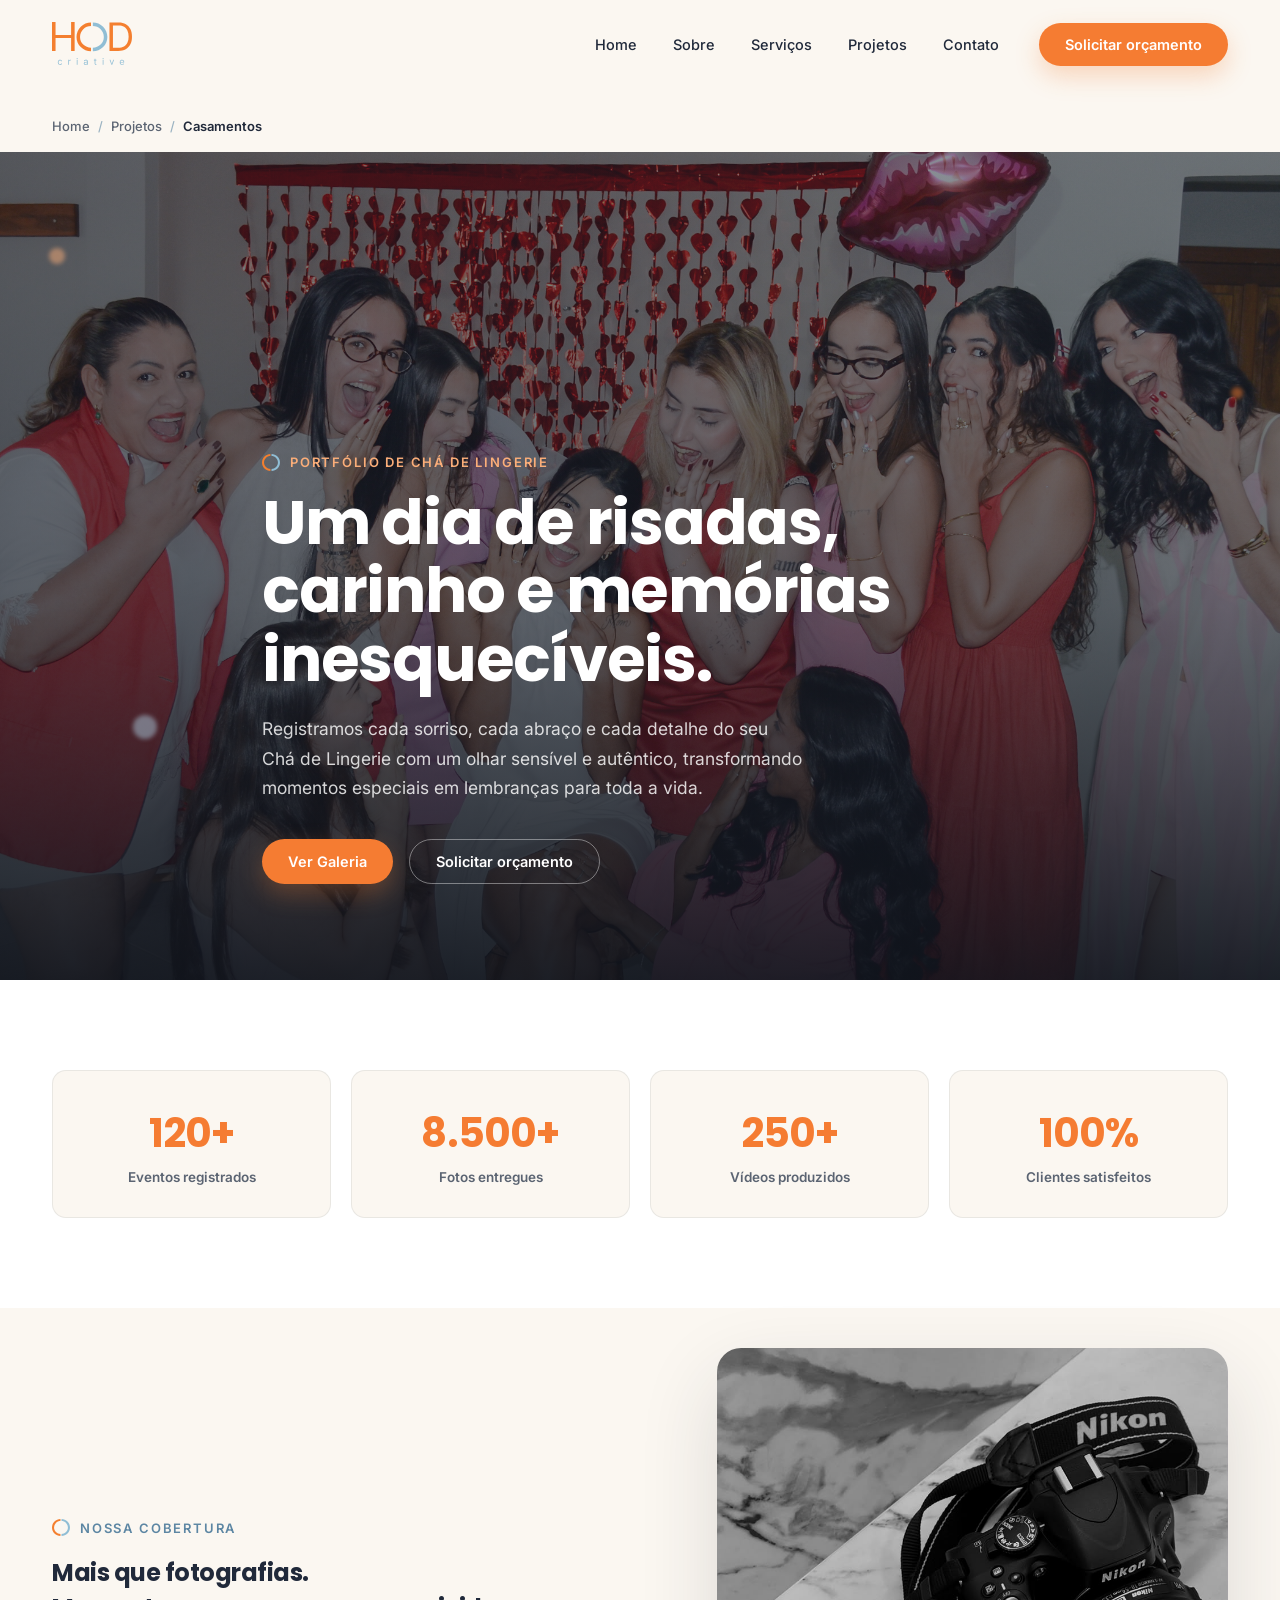
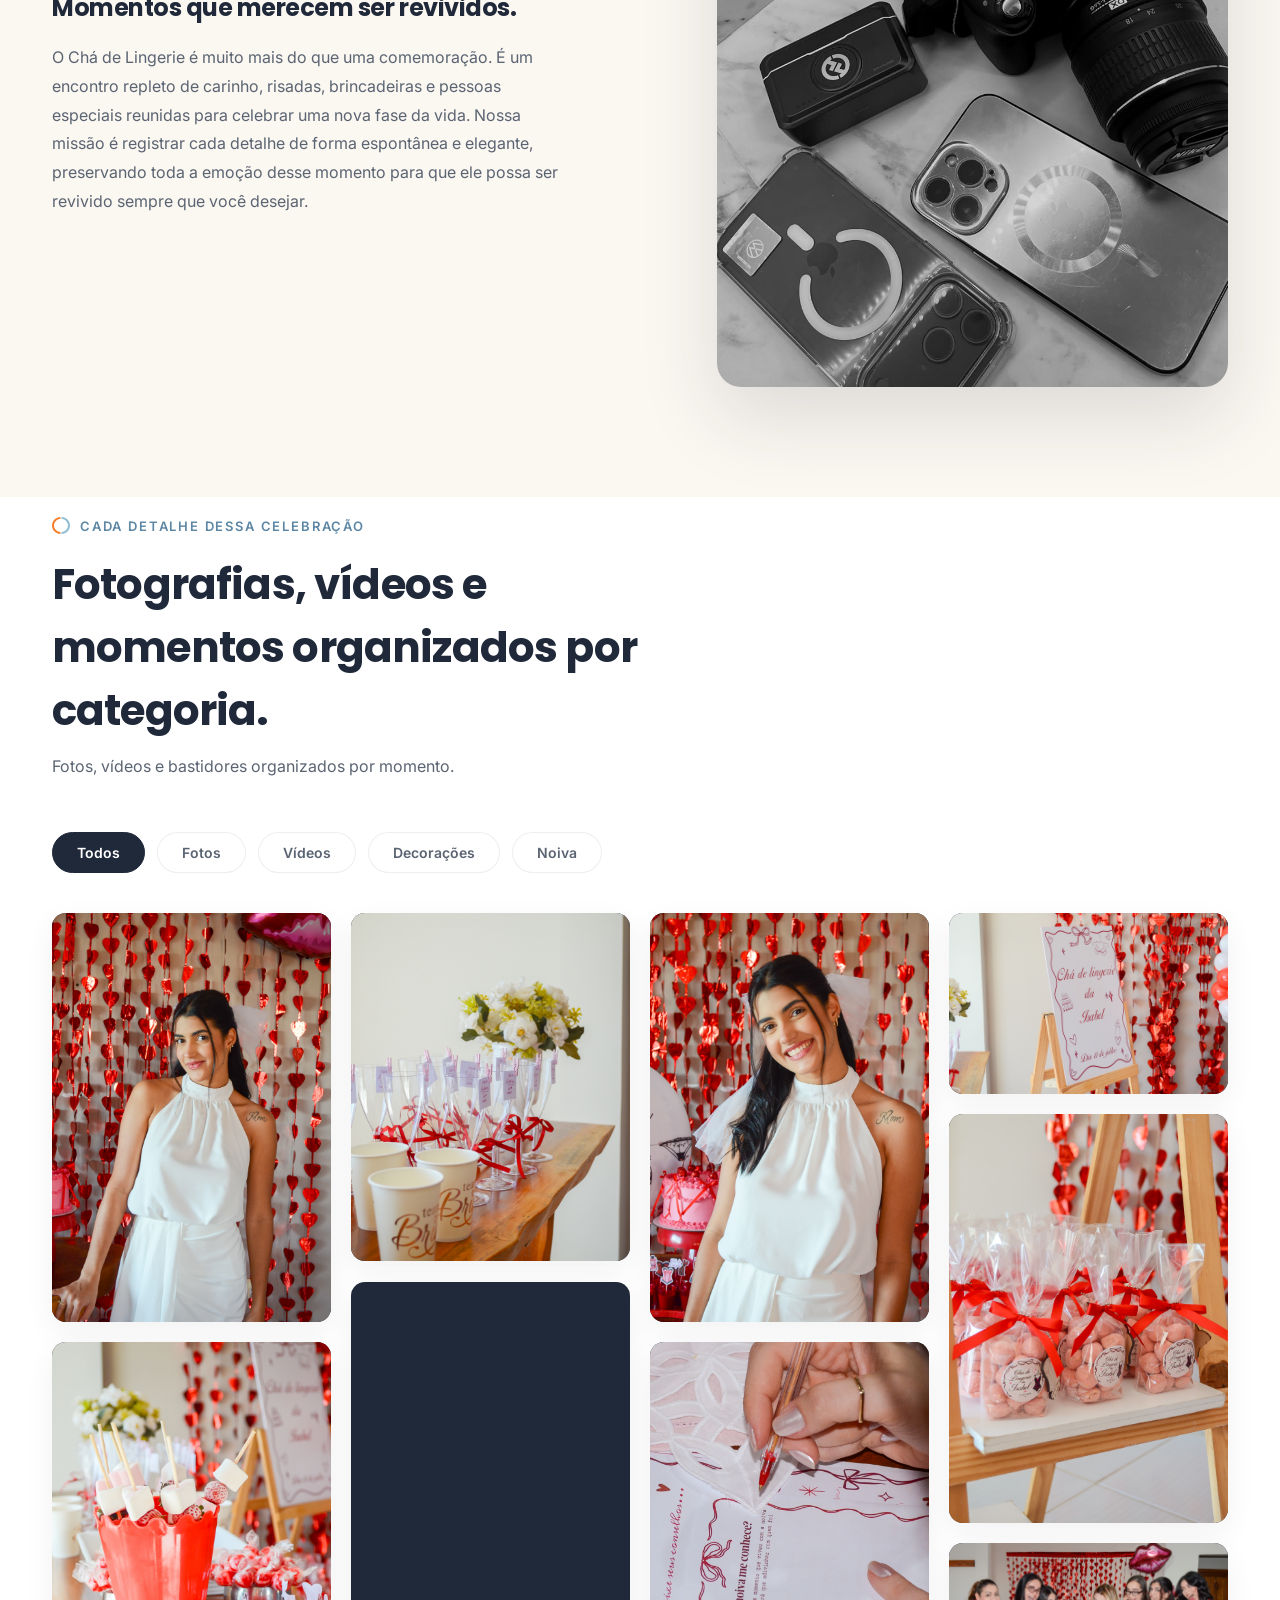
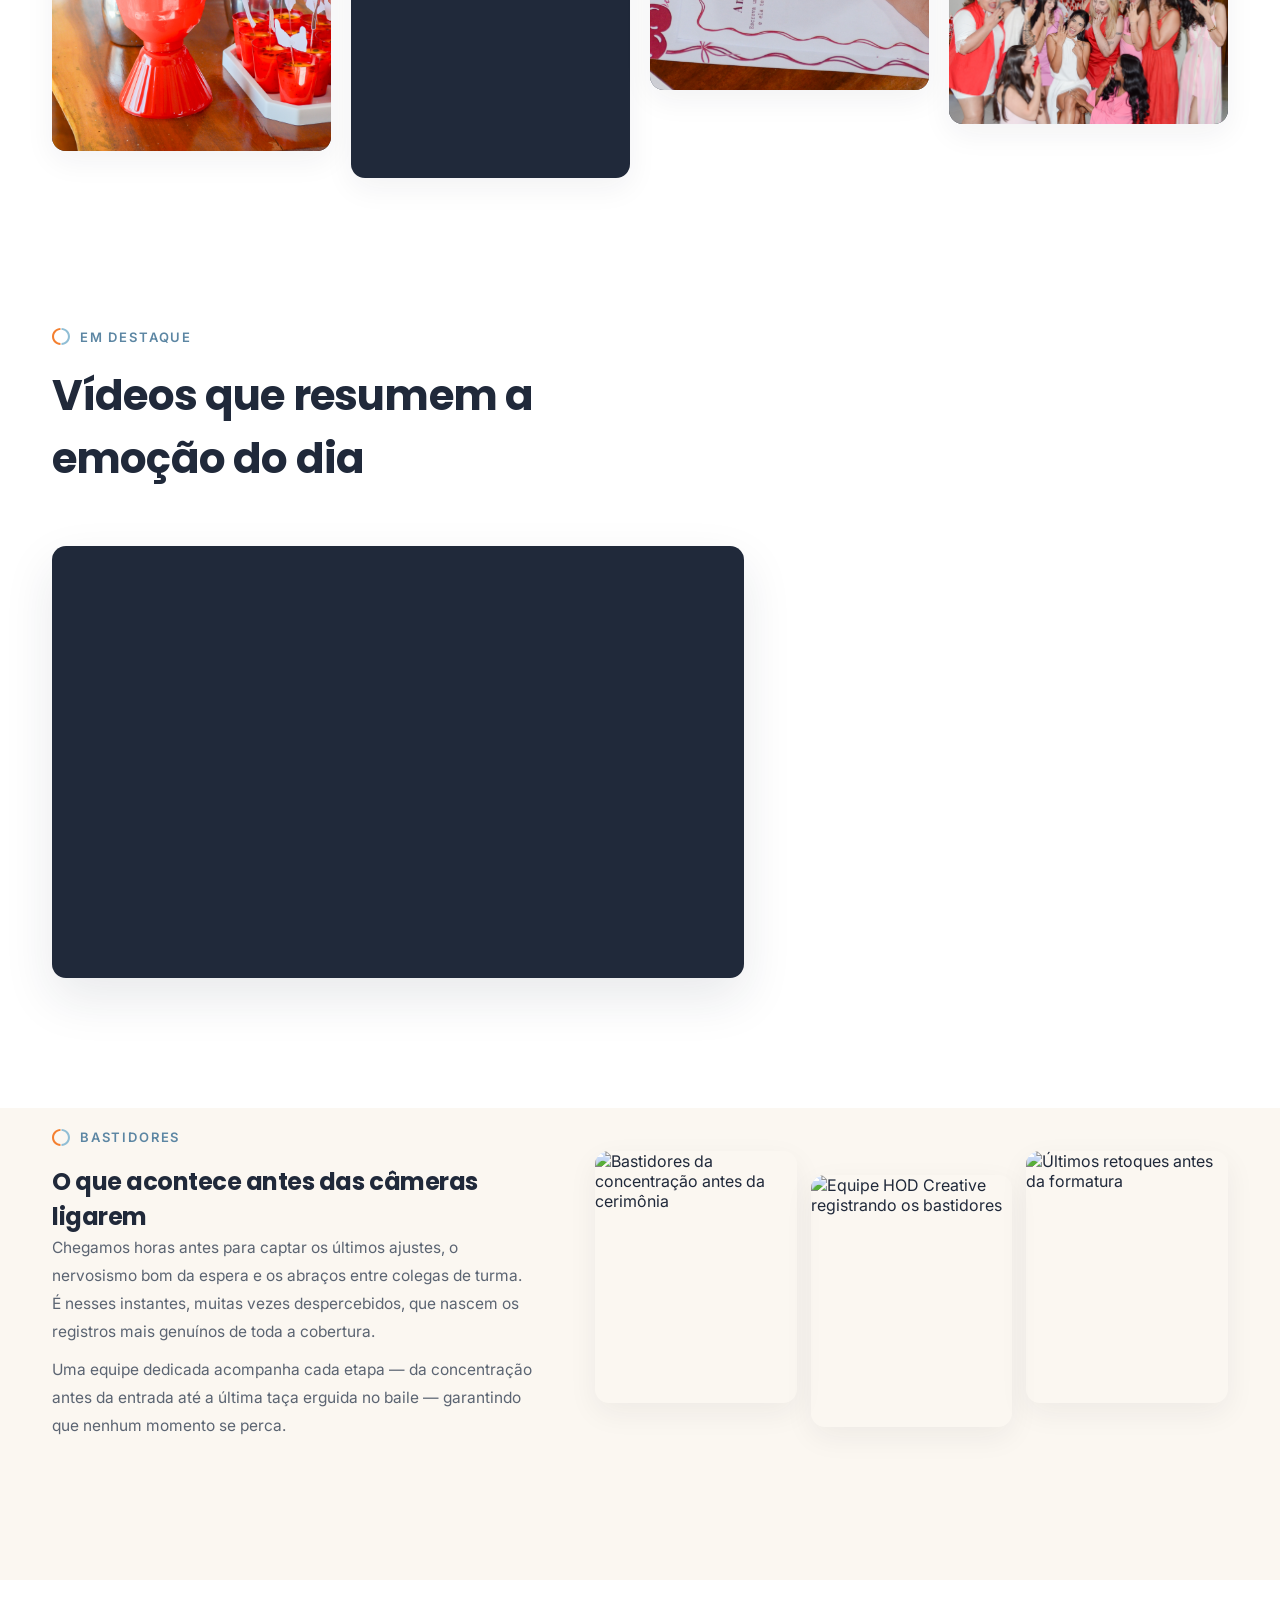
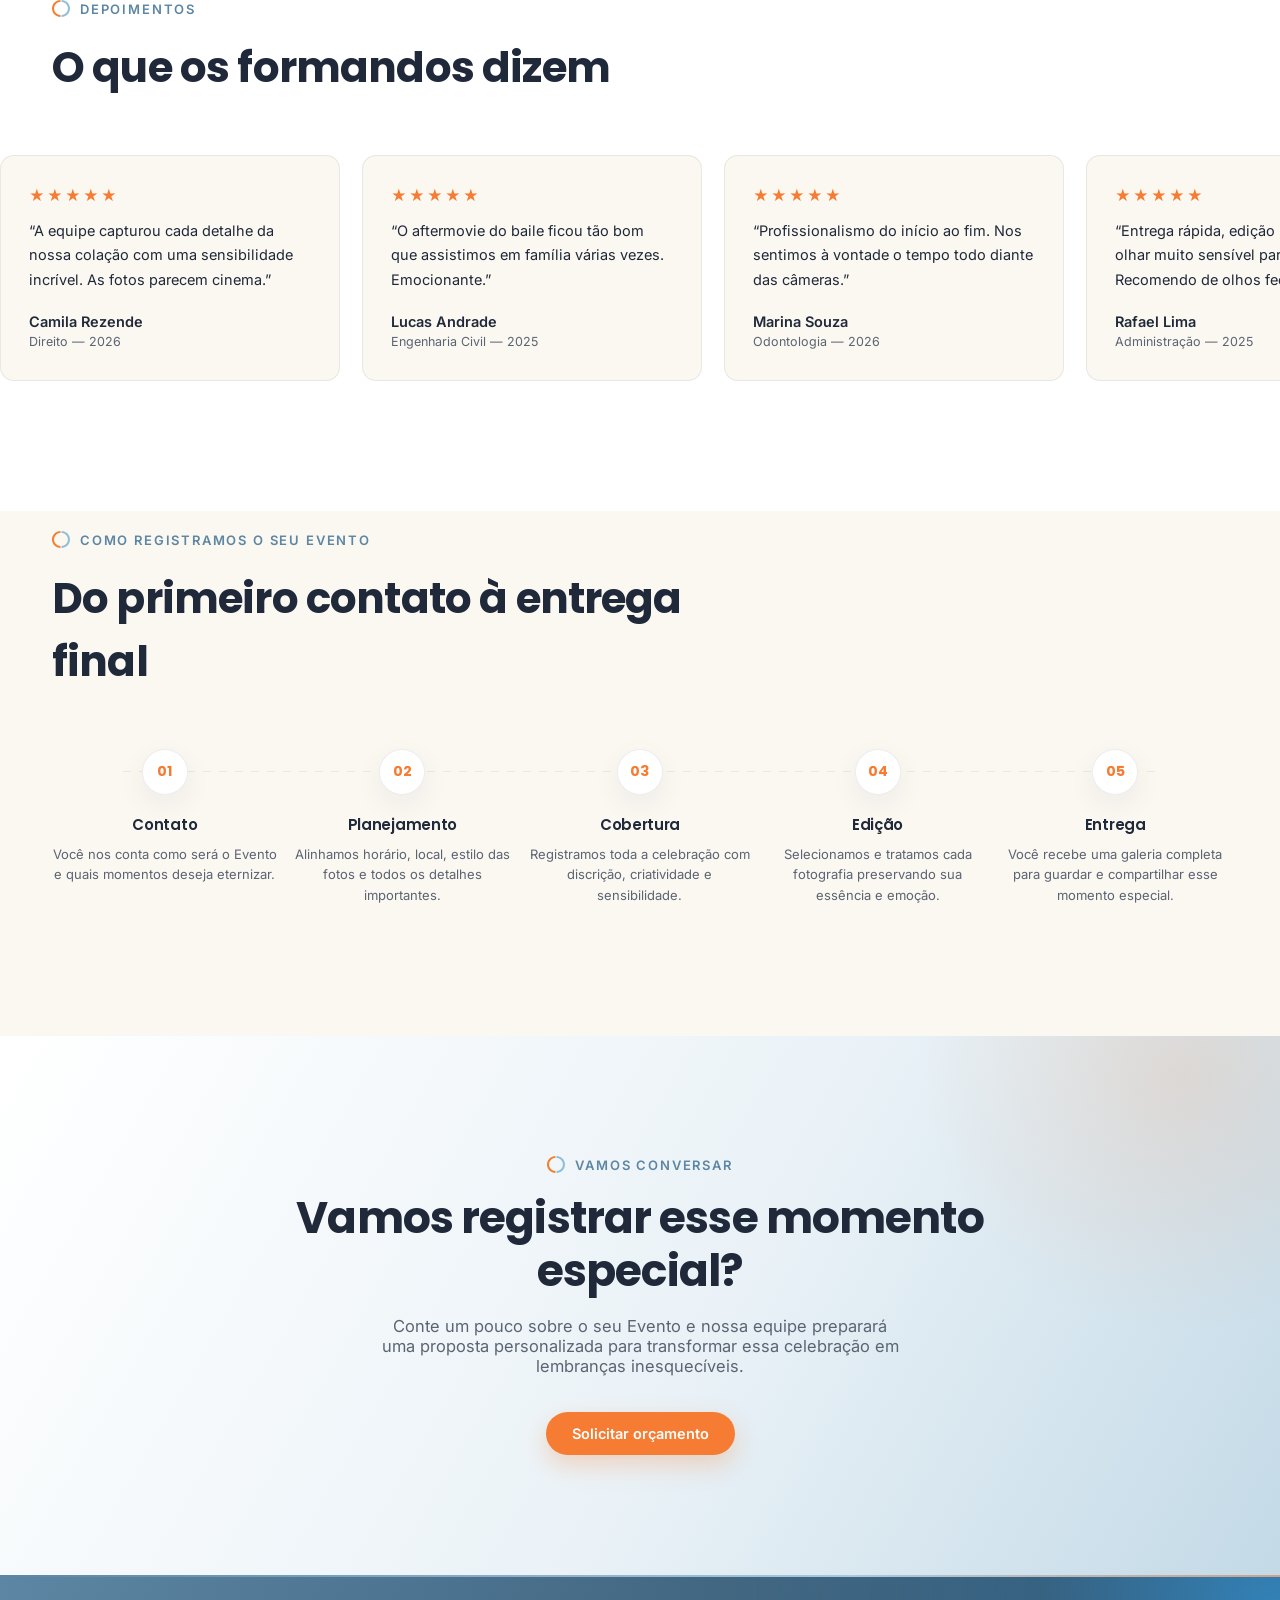
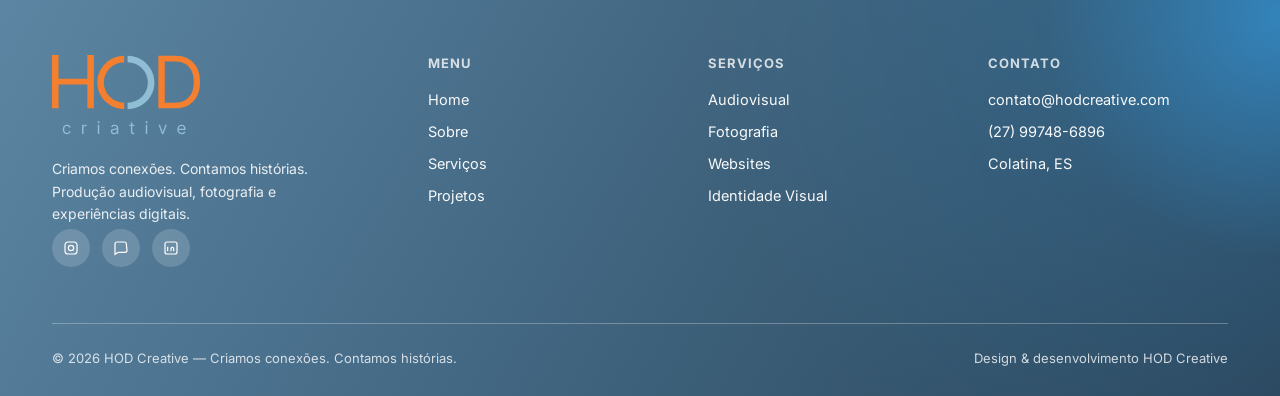
==== casamentos.html @ 16cdac3b "Configurando pág lingerie" ====
<!DOCTYPE html>
<html lang="pt-BR">
<head>
<meta charset="UTF-8">
<meta name="viewport" content="width=device-width, initial-scale=1.0">
<title>Casamentos — HOD Creative</title>
<meta name="description" content="Fotografias e vídeos produzidos pela HOD Creative para eternizar o Chá de Lingerie: momentos especiais, brincadeiras, detalhes da decoração e toda a emoção desse dia único.">
<link rel="stylesheet" href="CSS/style.css">
<link rel="stylesheet" href="CSS/casamentos.css">
<link rel="shortcut icon" href="IMG/icon.svg" type="image/x-icon">

<link rel="preconnect" href="https://fonts.googleapis.com">
<link rel="preconnect" href="https://fonts.gstatic.com" crossorigin>
<link href="https://fonts.googleapis.com/css2?family=Poppins:wght@400;500;600;700;800&family=Inter:wght@400;500;600&display=swap" rel="stylesheet">

</head>
<body>

    <!-- NAVBAR (idêntica à Home) -->
    <header id="siteHeader">
        <div class="wrap">

            <a href="index.html#home" class="logo">
                <img src="IMG/Logo_2.svg" alt="HOD Creative">
            </a>

            <nav class="menu">
                <ul>
                    <li><a class="nav-link" href="index.html#home">Home</a></li>
                    <li><a class="nav-link" href="index.html#sobre">Sobre</a></li>
                    <li><a class="nav-link" href="index.html#servicos">Serviços</a></li>
                    <li><a class="nav-link" href="index.html#projetos">Projetos</a></li>
                    <li><a class="nav-link" href="index.html#contato">Contato</a></li>
                </ul>
                <a href="index.html#contato" class="btn btn-primary">Solicitar orçamento</a>
            </nav>

            <button class="burger" id="burgerBtn" aria-label="Abrir menu">
                <span></span><span></span><span></span>
            </button>

        </div>
    </header>

    <div class="mobile-panel" id="mobilePanel">
        <button class="close-btn" id="closeBtn">&times;</button>
        <a href="index.html#home">Home</a>
        <a href="index.html#sobre">Sobre</a>
        <a href="index.html#servicos">Serviços</a>
        <a href="index.html#projetos">Projetos</a>
        <a href="index.html#contato">Contato</a>
        <a href="index.html#contato" class="btn btn-primary">Solicitar orçamento</a>
    </div>

    <!-- BREADCRUMB -->
    <nav class="breadcrumb" aria-label="Breadcrumb">
        <div class="wrap">
            <a href="index.html#home">Home</a>
            <span class="sep">/</span>
            <a href="index.html#projetos">Projetos</a>
            <span class="sep">/</span>
            <span class="current">Casamentos</span>
        </div>
    </nav>

    <!-- HERO -->
    <section class="grad-hero" id="gradHero">

        <div class="grad-hero-media">
            <img src="IMG/lingerie/isaamigas.jpeg" alt="Formandos comemorando ao lançar os capelos ao ar" loading="eager" decoding="async">
        </div>
        <div class="grad-hero-overlay" aria-hidden="true"></div>

        <div class="hero-fx grad-hero-fx" id="gradHeroFx" aria-hidden="true">
            <span class="hero-shape shape-a" data-depth="0.03"></span>
            <span class="hero-shape shape-b" data-depth="0.06"></span>
            <span class="hero-shape shape-c" data-depth="0.045"></span>
        </div>

        <div class="wrap reveal">

            <span class="eyebrow">
                <img src="IMG/icon.svg" alt="" class="eyebrow-icon">
                Portfólio de Chá de Lingerie
            </span>

            <h1>Um dia de risadas, carinho e memórias inesquecíveis.</h1>

            <p class="lead">Registramos cada sorriso, cada abraço e cada detalhe do seu Chá de Lingerie com um olhar sensível e autêntico, transformando momentos especiais em lembranças para toda a vida.</p>

            <div class="hero-actions">
                <a href="#gradGallery" class="btn btn-primary btn-magnetic">Ver Galeria</a>
                <a href="index.html#contato" class="btn btn-outline btn-magnetic" style="border-color:rgba(255,255,255,.4);color:#fff;">Solicitar orçamento</a>
            </div>

        </div>
    </section>

    <!-- ESTATÍSTICAS -->
    <section class="grad-stats">
        <div class="wrap">
            <div class="grad-stats-grid">

                <div class="grad-stat-card">
                    <div class="num-big">120+</div>
                    <div class="num-label">Eventos registrados</div>
                </div>

                <div class="grad-stat-card">
                    <div class="num-big">8.500+</div>
                    <div class="num-label">Fotos entregues</div>
                </div>

                <div class="grad-stat-card">
                    <div class="num-big">250+</div>
                    <div class="num-label">Vídeos produzidos</div>
                </div>

                <div class="grad-stat-card">
                    <div class="num-big">100%</div>
                    <div class="num-label">Clientes satisfeitos</div>
                </div>

            </div>
        </div>
    </section>

    <!-- INTRODUÇÃO -->
    <section class="grad-intro">
        <div class="wrap">
            <div class="grid">

                <div class="reveal">
                    <span class="eyebrow">
                        <img src="IMG/icon.svg" alt="" class="eyebrow-icon">
                        Nossa cobertura
                    </span>
                    <h2>Mais que fotografias.<br>Momentos que merecem ser revividos.</h2>
                    <p>O Chá de Lingerie é muito mais do que uma comemoração. É um encontro repleto de carinho, risadas, brincadeiras e pessoas especiais reunidas para celebrar uma nova fase da vida. Nossa missão é registrar cada detalhe de forma espontânea e elegante, preservando toda a emoção desse momento para que ele possa ser revivido sempre que você desejar.</p>
                </div>

                <div class="grad-intro-media reveal">
                    <img src="IMG/camera.jpeg" alt="Fotógrafo registrando cerimônia de formatura" loading="lazy" decoding="async">
                </div>

            </div>
        </div>
    </section>

    <!-- FILTROS + GALERIA -->
    <section class="grad-gallery" id="gradGallery">
        <div class="wrap">

            <div class="section-head reveal">
                <span class="eyebrow">
                    <img src="IMG/icon.svg" alt="" class="eyebrow-icon">
                    Cada detalhe dessa celebração
                </span>
                <h2>Fotografias, vídeos e momentos organizados por categoria.</h2>
                <p class="sub">Fotos, vídeos e bastidores organizados por momento.</p>
            </div>

            <div class="grad-filters-wrap">
                <div class="filter-tabs grad-filters reveal">
                    <button class="filter-btn active" data-filter="all">Todos</button>
                    <button class="filter-btn" data-filter="foto">Fotos</button>
                    <button class="filter-btn" data-filter="video">Vídeos</button>
                    <button class="filter-btn" data-filter="decoracao">Decorações</button>
                    <button class="filter-btn" data-filter="noiva">Noiva</button>
                </div>
            </div>

            <div class="grad-masonry" id="gradMasonry">

                <a class="grad-item reveal" data-type="image" data-ratio="tall" data-category="foto noiva"
                   data-lightbox="grad" data-full="IMG/lingerie/isabel.jpeg" data-caption="Chá de Lingerie - Isabel">
                    <img src="IMG/lingerie/isabel.jpeg" alt="Foto da Noiva" loading="lazy" decoding="async">
                    <div class="overlay">
                        <span class="tag">Fotografia</span>
                        <h5>Foto da Noiva</h5>
                        <span class="view-btn">Ver em tela cheia</span>
                    </div>
                </a>
<!--
                <a class="grad-item reveal" data-type="video" data-ratio="square" data-category="video baile"
                   data-lightbox="grad" data-full="IMG/formaturas/videos/baile-aftermovie.mp4" data-caption="Aftermovie — Baile de Formatura Engenharia">
                    <video src="https://cdn.coverr.co/videos/coverr-friends-celebrating-at-a-party-2651/1080p.mp4" muted loop playsinline preload="metadata" poster="https://images.unsplash.com/photo-1541339907198-e08756dedf3f?auto=format&fit=crop&w=700&q=80"></video>
                    <span class="cat-badge">Vídeo</span>
                    <div class="play-btn">
                        <svg viewBox="0 0 24 24"><path d="M8 5v14l11-7z"/></svg>
                    </div>
                    <div class="overlay">
                        <span class="tag">Aftermovie</span>
                        <h5>Baile — Engenharia Civil</h5>
                        <span class="view-btn">Assistir</span>
                    </div>
                </a> -->

                <a class="grad-item reveal" data-type="image" data-ratio="portrait" data-category="foto decoracao"
                   data-lightbox="grad" data-full="IMG/lingerie/trab2.jpeg" data-caption="Decoração do Evento">
                    <img src="IMG/lingerie/trab2.jpeg" alt="Decoração do Evento" loading="lazy" decoding="async">
                    <div class="overlay">
                        <span class="tag">Fotografia</span>
                        <h5>Decoração do Evento</h5>
                        <span class="view-btn">Ver em tela cheia</span>
                    </div>
                </a>

                <a class="grad-item reveal" data-type="image" data-ratio="tall" data-category="foto noiva"
                   data-lightbox="grad" data-full="IMG/lingerie/isabel2.jpeg" data-caption="Chá de Lingerie - Isabel">
                    <img src="IMG/lingerie/isabel2.jpeg" alt="Foto da Noiva" loading="lazy" decoding="async">
                    <div class="overlay">
                        <span class="tag">Fotografia</span>
                        <h5>Foto da Noiva</h5>
                        <span class="view-btn">Ver em tela cheia</span>
                    </div>
                </a>

                <a class="grad-item reveal" data-type="image" data-ratio="wide" data-category="foto decoracao"
                   data-lightbox="grad" data-full="IMG/lingerie/deco.jpeg" data-caption="Chá de Lingerie - Isabel">
                    <img src="IMG/lingerie/deco.jpeg" alt="Quadro - Decoração" loading="lazy" decoding="async">
                    <div class="overlay">
                        <span class="tag">Bastidores</span>
                        <h5>Quadro - Decoração</h5>
                        <span class="view-btn">Ver em tela cheia</span>
                    </div>
                </a>

                <a class="grad-item reveal" data-type="image" data-ratio="tall" data-category="foto decoracao"
                   data-lightbox="grad" data-full="IMG/lingerie/deco3.jpeg" data-caption="Chá de Lingerie - Isabel">
                    <img src="IMG/lingerie/deco3.jpeg" alt="Decoração do Evento" loading="lazy" decoding="async">
                    <div class="overlay">
                        <span class="tag">Fotografia</span>
                        <h5>Mesa - Docinhos</h5>
                        <span class="view-btn">Ver em tela cheia</span>
                    </div>
                </a>

               
<a class="grad-item reveal" data-type="vimeo" data-ratio="vertical" data-category="video decoracao"
                   data-lightbox="grad"
                   data-full="https://player.vimeo.com/video/1210460356?badge=0&amp;autopause=0&amp;player_id=0&amp;app_id=58479"
                   data-caption="Chá de Lingerie - Isabel">
                    <div class="vimeo-embed">
                        <iframe src="https://player.vimeo.com/video/1210460356?badge=0&amp;autopause=0&amp;player_id=0&amp;app_id=58479&amp;autoplay=1&amp;muted=1&amp;loop=1&amp;background=1"
                                frameborder="0"
                                allow="autoplay; fullscreen; picture-in-picture; clipboard-write; encrypted-media; web-share"
                                referrerpolicy="strict-origin-when-cross-origin"
                                title="lingerie"></iframe>
                    </div>
                    <div class="play-btn">
                        <svg viewBox="0 0 24 24"><path d="M8 5v14l11-7z"/></svg>
                    </div>
                    <div class="overlay">
                        <span class="tag">Vídeo</span>
                        <h5>Vídeo - Decoração do Evento</h5>
                        <span class="view-btn">Assistir</span>
                    </div>
                </a>

                <a class="grad-item reveal" data-type="image" data-ratio="tall" data-category="foto decoracao"
                   data-lightbox="grad" data-full="IMG/lingerie/trab1.jpeg" data-caption="Chá de Lingerie - Isabel">
                    <img src="IMG/lingerie/trab1.jpeg" alt="Decoração do Evento" loading="lazy" decoding="async">
                    <div class="overlay">
                        <span class="tag">Fotografia</span>
                        <h5>Decoração do Evento</h5>
                        <span class="view-btn">Ver em tela cheia</span>
                    </div>
                </a>

                <a class="grad-item reveal" data-type="image" data-ratio="portrait" data-category="foto"
                   data-lightbox="grad" data-full="IMG/lingerie/deco4.jpeg" data-caption="Chá de Lingerie - Isabel">
                    <img src="IMG/lingerie/deco4.jpeg" alt="Brincadeiras" loading="lazy" decoding="async">
                    <div class="overlay">
                        <span class="tag">Fotografia</span>
                        <h5>Brincadeiras</h5>
                        <span class="view-btn">Ver em tela cheia</span>
                    </div>
                </a>

                    <a class="grad-item reveal" data-type="image" data-ratio="wide" data-category="foto"
                   data-lightbox="grad" data-full="IMG/lingerie/isaamigas.jpeg" data-caption="Chá de Lingerie - Isabel">
                    <img src="IMG/lingerie/isaamigas.jpeg" alt="Convidadas" loading="lazy" decoding="async">
                    <div class="overlay">
                        <span class="tag">Fotografia</span>
                        <h5>Convidadas</h5>
                        <span class="view-btn">Ver em tela cheia</span>
                    </div>
                </a>

                
<!--
                <a class="grad-item reveal" data-type="video" data-ratio="wide" data-category="video baile"
                   data-lightbox="grad" data-full="IMG/formaturas/videos/baile-highlights.mp4" data-caption="Highlights — Baile Arquitetura 2025">
                    <video src="https://cdn.coverr.co/videos/coverr-a-toast-at-a-party-2652/1080p.mp4" muted loop playsinline preload="metadata" poster="https://images.unsplash.com/photo-1543269865-cbf427effbad?auto=format&fit=crop&w=900&q=80"></video>
                    <span class="cat-badge">Vídeo</span>
                    <div class="play-btn">
                        <svg viewBox="0 0 24 24"><path d="M8 5v14l11-7z"/></svg>
                    </div>
                    <div class="overlay">
                        <span class="tag">Highlights</span>
                        <h5>Baile — Arquitetura</h5>
                        <span class="view-btn">Assistir</span>
                    </div>
                </a>
            -->

<!--
                <a class="grad-item reveal" data-type="image" data-ratio="wide" data-category="foto colacao"
                   data-lightbox="grad" data-full="IMG/formatura/formatura.jpeg" data-caption="Colação de Grau — família presente">
                    <img src="IMG/formatura/formatura.jpeg" alt="Família prestigiando a colação de grau" loading="lazy" decoding="async">
                    <span class="cat-badge">Fotografia</span>
                    <div class="overlay">
                        <span class="tag">Fotografia</span>
                        <h5>Formatura - IFES 2026</h5>
                        <span class="view-btn">Ver em tela cheia</span>
                    </div>
                </a>-->

            </div>
        </div>
    </section>

    <!-- VÍDEOS EM DESTAQUE -->
    <section class="grad-featured">
        <div class="wrap">

            <div class="section-head reveal">
                <span class="eyebrow">
                    <img src="IMG/icon.svg" alt="" class="eyebrow-icon">
                    Em destaque
                </span>
                <h2>Vídeos que resumem a emoção do dia</h2>
            </div>

            <div class="grad-featured-grid reveal">

                <div class="grad-feat-main">
                    <video src="https://cdn.coverr.co/videos/coverr-graduation-ceremony-9127/1080p.mp4" muted loop playsinline preload="metadata" poster="https://images.unsplash.com/photo-1523050854058-8df90110c9f1?auto=format&fit=crop&w=1200&q=80" aria-label="Aftermovie principal de formatura"></video>
                </div>

                <div class="grad-feat-side">
                    <a class="grad-item" data-type="video" data-category="video" data-lightbox="grad" data-full="IMG/formaturas/videos/destaque-02.mp4" data-caption="Making of — Formatura Direito">
                        <video src="https://cdn.coverr.co/videos/coverr-friends-celebrating-at-a-party-2651/1080p.mp4" muted loop playsinline preload="metadata" poster="https://images.unsplash.com/photo-1571260899304-425eee4c7efc?auto=format&fit=crop&w=600&q=80"></video>
                    </a>
                    <a class="grad-item" data-type="video" data-category="video" data-lightbox="grad" data-full="IMG/formaturas/videos/destaque-03.mp4" data-caption="Convidados — Baile de Gala">
                        <video src="https://cdn.coverr.co/videos/coverr-a-toast-at-a-party-2652/1080p.mp4" muted loop playsinline preload="metadata" poster="https://images.unsplash.com/photo-1541339907198-e08756dedf3f?auto=format&fit=crop&w=600&q=80"></video>
                    </a>
                    <a class="grad-item" data-type="video" data-category="video" data-lightbox="grad" data-full="IMG/formaturas/videos/destaque-04.mp4" data-caption="Discurso do Paraninfo">
                        <video src="https://cdn.coverr.co/videos/coverr-graduation-ceremony-9127/1080p.mp4" muted loop playsinline preload="metadata" poster="https://images.unsplash.com/photo-1600880292203-757bb62b4baf?auto=format&fit=crop&w=600&q=80"></video>
                    </a>
                    <a class="grad-item" data-type="video" data-category="video" data-lightbox="grad" data-full="IMG/formaturas/videos/destaque-05.mp4" data-caption="Últimos preparativos">
                        <video src="https://cdn.coverr.co/videos/coverr-friends-celebrating-at-a-party-2651/1080p.mp4" muted loop playsinline preload="metadata" poster="https://images.unsplash.com/photo-1592280771190-3e2e4d571952?auto=format&fit=crop&w=600&q=80"></video>
                    </a>
                </div>

            </div>
        </div>
    </section>

    <!-- BASTIDORES -->
    <section class="grad-backstage">
        <div class="wrap">
            <div class="grid">

                <div class="reveal">
                    <span class="eyebrow">
                        <img src="IMG/icon.svg" alt="" class="eyebrow-icon">
                        Bastidores
                    </span>
                    <h2>O que acontece antes das câmeras ligarem</h2>
                    <p>Chegamos horas antes para captar os últimos ajustes, o nervosismo bom da espera e os abraços entre colegas de turma. É nesses instantes, muitas vezes despercebidos, que nascem os registros mais genuínos de toda a cobertura.</p>
                    <p>Uma equipe dedicada acompanha cada etapa — da concentração antes da entrada até a última taça erguida no baile — garantindo que nenhum momento se perca.</p>
                </div>

                <div class="grad-backstage-grid reveal">
                    <a data-lightbox="grad" data-type="image" data-full="IMG/formaturas/fotos/bastidores-03.jpg" data-caption="Bastidores — concentração antes da cerimônia">
                        <img src="https://images.unsplash.com/photo-1470229722913-7c0e2dbbafd3?auto=format&fit=crop&w=500&q=80" alt="Bastidores da concentração antes da cerimônia" loading="lazy" decoding="async">
                    </a>
                    <a data-lightbox="grad" data-type="image" data-full="IMG/formaturas/fotos/bastidores-04.jpg" data-caption="Bastidores — equipe HOD Creative em ação">
                        <img src="https://images.unsplash.com/photo-1523580494863-6f3031224c94?auto=format&fit=crop&w=500&q=80" alt="Equipe HOD Creative registrando os bastidores" loading="lazy" decoding="async">
                    </a>
                    <a data-lightbox="grad" data-type="image" data-full="IMG/formaturas/fotos/bastidores-05.jpg" data-caption="Bastidores — últimos retoques">
                        <img src="https://images.unsplash.com/photo-1560785496-3c9d27877182?auto=format&fit=crop&w=500&q=80" alt="Últimos retoques antes da formatura" loading="lazy" decoding="async">
                    </a>
                </div>

            </div>
        </div>
    </section>

    <!-- DEPOIMENTOS -->
    <section class="grad-testi">
        <div class="wrap">
            <div class="section-head reveal">
                <span class="eyebrow">
                    <img src="IMG/icon.svg" alt="" class="eyebrow-icon">
                    Depoimentos
                </span>
                <h2>O que os formandos dizem</h2>
            </div>
        </div>

        <div class="grad-testi-track" aria-label="Depoimentos de clientes">

            <div class="grad-testi-card">
                <div class="grad-testi-stars">★★★★★</div>
                <p>“A equipe capturou cada detalhe da nossa colação com uma sensibilidade incrível. As fotos parecem cinema.”</p>
                <div class="grad-testi-who"><b>Camila Rezende</b><span>Direito — 2026</span></div>
            </div>

            <div class="grad-testi-card">
                <div class="grad-testi-stars">★★★★★</div>
                <p>“O aftermovie do baile ficou tão bom que assistimos em família várias vezes. Emocionante.”</p>
                <div class="grad-testi-who"><b>Lucas Andrade</b><span>Engenharia Civil — 2025</span></div>
            </div>

            <div class="grad-testi-card">
                <div class="grad-testi-stars">★★★★★</div>
                <p>“Profissionalismo do início ao fim. Nos sentimos à vontade o tempo todo diante das câmeras.”</p>
                <div class="grad-testi-who"><b>Marina Souza</b><span>Odontologia — 2026</span></div>
            </div>

            <div class="grad-testi-card">
                <div class="grad-testi-stars">★★★★★</div>
                <p>“Entrega rápida, edição impecável e um olhar muito sensível para os bastidores. Recomendo de olhos fechados.”</p>
                <div class="grad-testi-who"><b>Rafael Lima</b><span>Administração — 2025</span></div>
            </div>

            <!-- duplicado para o loop contínuo do carrossel -->
            <div class="grad-testi-card" aria-hidden="true">
                <div class="grad-testi-stars">★★★★★</div>
                <p>“A equipe capturou cada detalhe da nossa colação com uma sensibilidade incrível. As fotos parecem cinema.”</p>
                <div class="grad-testi-who"><b>Camila Rezende</b><span>Direito — 2026</span></div>
            </div>

            <div class="grad-testi-card" aria-hidden="true">
                <div class="grad-testi-stars">★★★★★</div>
                <p>“O aftermovie do baile ficou tão bom que assistimos em família várias vezes. Emocionante.”</p>
                <div class="grad-testi-who"><b>Lucas Andrade</b><span>Engenharia Civil — 2025</span></div>
            </div>

            <div class="grad-testi-card" aria-hidden="true">
                <div class="grad-testi-stars">★★★★★</div>
                <p>“Profissionalismo do início ao fim. Nos sentimos à vontade o tempo todo diante das câmeras.”</p>
                <div class="grad-testi-who"><b>Marina Souza</b><span>Odontologia — 2026</span></div>
            </div>

            <div class="grad-testi-card" aria-hidden="true">
                <div class="grad-testi-stars">★★★★★</div>
                <p>“Entrega rápida, edição impecável e um olhar muito sensível para os bastidores. Recomendo de olhos fechados.”</p>
                <div class="grad-testi-who"><b>Rafael Lima</b><span>Administração — 2025</span></div>
            </div>

        </div>
    </section>

    <!-- PROCESSO -->
    <section class="grad-process">
        <div class="wrap">

            <div class="section-head reveal">
                <span class="eyebrow">
                    <img src="IMG/icon.svg" alt="" class="eyebrow-icon">
                    Como registramos o seu evento
                </span>
                <h2>Do primeiro contato à entrega final</h2>
            </div>

            <div class="grad-process-line">

                <div class="grad-step">
                    <div class="dot">01</div>
                    <h4>Contato</h4>
                    <p>Você nos conta como será o Evento e quais momentos deseja eternizar.</p>
                </div>

                <div class="grad-step">
                    <div class="dot">02</div>
                    <h4>Planejamento</h4>
                    <p>Alinhamos horário, local, estilo das fotos e todos os detalhes importantes.</p>
                </div>

                <div class="grad-step">
                    <div class="dot">03</div>
                    <h4>Cobertura</h4>
                    <p>Registramos toda a celebração com discrição, criatividade e sensibilidade.</p>
                </div>

                <div class="grad-step">
                    <div class="dot">04</div>
                    <h4>Edição</h4>
                    <p>Selecionamos e tratamos cada fotografia preservando sua essência e emoção.</p>
                </div>

                <div class="grad-step">
                    <div class="dot">05</div>
                    <h4>Entrega</h4>
                    <p>Você recebe uma galeria completa para guardar e compartilhar esse momento especial.</p>
                </div>

            </div>
        </div>
    </section>

    <!-- CTA -->
    <section class="cta" id="gradCtaSection">

        <div class="cta-spotlight" id="gradCtaSpotlight" aria-hidden="true"></div>

        <div class="wrap reveal">
            <span class="eyebrow" style="justify-content:center;width:100%;">
                <img src="IMG/icon.svg" alt="" class="eyebrow-icon">
                Vamos conversar
            </span>
            <h2>Vamos registrar esse momento especial?</h2>
            <p>Conte um pouco sobre o seu Evento e nossa equipe preparará uma proposta personalizada para transformar essa celebração em lembranças inesquecíveis.</p>
            <a href="index.html#contato" class="btn btn-primary btn-magnetic">Solicitar orçamento</a>
        </div>

    </section>

    <!-- FOOTER (idêntico à Home) -->
    <footer>
        <div class="wrap">

            <div class="footer-top">

                <div class="footer-brand">

                    <a href="index.html#home" class="logo">
                         <img src="IMG/Logo_2.svg" alt="HOD Creative">
                    </a>

                    <p>Criamos conexões. Contamos histórias. Produção audiovisual, fotografia e experiências digitais.</p>

                    <div class="social-row">

                        <a href="#" aria-label="Instagram">
                            <svg viewBox="0 0 24 24" fill="none" stroke-width="1.8">
                                <rect x="3" y="3" width="18" height="18" rx="5"/>
                                <circle cx="12" cy="12" r="4"/>
                            </svg>
                        </a>

                        <a href="#" aria-label="WhatsApp">
                            <svg viewBox="0 0 24 24" fill="none" stroke-width="1.8">
                                <path d="M21 15.5a3 3 0 01-3 3H8l-5 3V6a3 3 0 013-3h11a3 3 0 013 3z"/>
                            </svg>
                        </a>

                        <a href="#" aria-label="LinkedIn">
                            <svg viewBox="0 0 24 24" fill="none" stroke-width="1.8">
                                <rect x="3" y="3" width="18" height="18" rx="3"/>
                                <path d="M7 10v7M7 7v.01M12 17v-4a2 2 0 014 0v4M12 13v4"/>
                            </svg>
                        </a>

                    </div>

                </div>

                <div class="footer-col">
                    <h5>Menu</h5>
                    <ul>
                        <li><a href="index.html#home">Home</a></li>
                        <li><a href="index.html#sobre">Sobre</a></li>
                        <li><a href="index.html#servicos">Serviços</a></li>
                        <li><a href="index.html#projetos">Projetos</a></li>
                    </ul>
                </div>

                <div class="footer-col">
                    <h5>Serviços</h5>
                    <ul>
                        <li><a href="index.html#servicos">Audiovisual</a></li>
                        <li><a href="index.html#servicos">Fotografia</a></li>
                        <li><a href="index.html#servicos">Websites</a></li>
                        <li><a href="index.html#servicos">Identidade Visual</a></li>
                    </ul>
                </div>

                <div class="footer-col">
                    <h5>Contato</h5>
                    <ul>
                        <li><a href="index.html#contato">contato@hodcreative.com</a></li>
                        <li><a href="index.html#contato">(27) 99748-6896</a></li>
                        <li><a href="index.html#contato">Colatina, ES</a></li>
                    </ul>
                </div>

            </div>

            <div class="footer-bottom">
                <p>© 2026 HOD Creative — Criamos conexões. Contamos histórias.</p>
                <p>Design &amp; desenvolvimento HOD Creative</p>
            </div>

        </div>

    </footer>

    <!-- LIGHTBOX -->
    <div class="grad-lightbox" id="gradLightbox" role="dialog" aria-modal="true" aria-hidden="true" aria-label="Visualizador de mídia em tela cheia">
        <div class="grad-lightbox-stage" id="gradLightboxStage"></div>

        <span class="grad-lightbox-caption" id="gradLightboxCaption"></span>
        <span class="grad-lightbox-counter" id="gradLightboxCounter"></span>

        <button class="grad-lightbox-close" id="gradLightboxClose" aria-label="Fechar">
            <svg viewBox="0 0 24 24" fill="none" stroke-width="2"><path d="M6 6l12 12M18 6L6 18"/></svg>
        </button>
        <button class="grad-lightbox-prev" id="gradLightboxPrev" aria-label="Foto anterior">
            <svg viewBox="0 0 24 24" fill="none" stroke-width="2"><path d="M15 6l-6 6 6 6"/></svg>
        </button>
        <button class="grad-lightbox-next" id="gradLightboxNext" aria-label="Próxima foto">
            <svg viewBox="0 0 24 24" fill="none" stroke-width="2"><path d="M9 6l6 6-6 6"/></svg>
        </button>
    </div>

    <script src="JS/casamentos.js"></script>

</body>
</html>
---- CSS/style.css ----
:root {
    --white:#ffffff;
    --off-white:#FBF7F1;
    --orange:#F57C32;
    --orange-soft:#FBAE79;
    --blue:#A9C9DC;
    --blue-deep:#5C86A3;
    --ink:#20293A;
    --ink-soft:#5B6472;
    --line: rgba(32,41,58,0.08);
    --shadow-sm: 0 10px 30px rgba(32,41,58,0.06);
    --shadow-md: 0 20px 50px rgba(32,41,58,0.10);
    --shadow-lg: 0 30px 80px rgba(32,41,58,0.14);
    --radius: 24px;
    --radius-sm: 14px;
    --ease: cubic-bezier(.16,.84,.44,1);
  }

  * {
    margin:0;
    padding:0;
    box-sizing:border-box;
  }

  html {
    scroll-behavior:smooth;
  }

  body {
    font-family:'Inter', sans-serif;
    color:var(--ink);
    background:var(--white);
    overflow-x:hidden;
    -webkit-font-smoothing:antialiased;
  }

  h1,h2,h3,h4 {
    font-family:'Poppins', sans-serif; 
    letter-spacing:-0.02em;
  }

  a {
    text-decoration:none;
    color:inherit;
  }

  ul {
    list-style:none;
  }

  img {
    max-width:100%;
    display:block;
  }

  button {
    font-family:inherit;
    cursor:pointer;
    border:none;
    background:none;
  }

  section {
    position:relative;
  }

  @media (prefers-reduced-motion: reduce) {
    * {
      animation-duration:0.01ms !important;
      animation-iteration-count:1 !important; 
      transition-duration:0.01ms !important; 
      scroll-behavior:auto !important;
    }
  }

  .wrap {
    max-width:1240px;
    margin:0 auto;
    padding:0 32px;
  }

  .eyebrow {
    display:inline-flex;
    align-items:center;
    gap:10px;
    font-size:13px;
    font-weight:600;
    letter-spacing:0.14em;
    text-transform:uppercase;
    color:var(--blue-deep);
    margin-bottom:18px;
  }
  
  .eyebrow .dot {
    width:16px;
    height:16px;
    border-radius:50%;
    background:conic-gradient(var(--blue) 0deg 180deg, var(--orange) 180deg 360deg);
    flex:none;
  }

  /* ---------- NAVBAR ---------- */
  header {
    position:fixed;
    top:0;
    left:0;
    right:0;
    z-index:1000;
    padding:22px 0;
    transition:all .5s var(--ease);
  }

  header .wrap {
    display:flex;
    align-items:center;
    justify-content:space-between;
  }

  header.scrolled {
    background:rgba(255,255,255,0.78);
    backdrop-filter:blur(16px);
    -webkit-backdrop-filter:blur(16px);
    box-shadow:var(--shadow-sm);
    padding:14px 0;
  }

.logo{
    display: flex;
    align-items: center;
    text-decoration: none;
}

.logo img{
    max-height: 45px;
    width: auto;
    transition: transform .35s var(--ease);
}

.logo:hover img{
    transform: scale(1.05) rotate(-2deg);
}

  nav.menu {
    display:flex;
    align-items:center;
    gap:40px;
  }

  nav.menu ul {
    display:flex;
    gap:36px;
  }

  nav.menu a.nav-link {
    font-size:14.5px;
    font-weight:500;
    color:var(--ink);
    position:relative;
    padding:4px 0;
    transition:color .3s;
  }

  nav.menu a.nav-link::after {
    content:"";
    position:absolute;
    left:0;
    bottom:-2px;
    width:0;
    height:2px;
    background:var(--orange);
    transition: width .3s var(--ease);
  }

  nav.menu a.nav-link:hover {
    color:var(--orange);
  }
  
  nav.menu a.nav-link:hover::after {
    width:100%;
  }

  .btn {
    display:inline-flex;
    align-items:center;
    justify-content:center;
    gap:8px;
    padding:13px 26px;
    border-radius:100px;
    font-weight:600;
    font-size:14.5px;
    transition:transform .25s var(--ease), box-shadow .35s var(--ease), background .35s var(--ease), border-color .35s var(--ease), color .35s var(--ease);
    white-space:nowrap;
    position:relative;
    overflow:hidden;
  }

  /* Onda de brilho ao passar o mouse (shine sweep) */
  .btn::after {
    content:"";
    position:absolute;
    top:0;
    left:-60%;
    width:40%;
    height:100%;
    background:linear-gradient(115deg, transparent, rgba(255,255,255,0.45), transparent);
    transform:skewX(-18deg);
    transition:left .65s var(--ease);
    pointer-events:none;
  }

  .btn:hover::after {
    left:130%;
  }

  .btn-magnetic {
    transition:transform .25s var(--ease), box-shadow .35s var(--ease);
  }

  .btn-primary {
    background:var(--orange);color:#fff;
    box-shadow:0 10px 24px rgba(245,124,50,0.28);
  }
  
  .btn-primary:hover {
    transform:translateY(-2px);
    box-shadow:0 16px 32px rgba(245,124,50,0.36);
  }
  .btn-outline{
    background:transparent;border:1.5px solid var(--line);color:var(--ink);
  }

  .btn-outline:hover {
    border-color:var(--orange);
    color:var(--orange);
    transform:translateY(-2px);
 }

  .btn-ghost-light {
    background:rgba(255,255,255,0.18);
    border:1.5px solid rgba(255,255,255,0.5);
    color:#fff;
    backdrop-filter:blur(6px);
 }
 
  .btn-ghost-light:hover {
    background:rgba(255,255,255,0.3);
    transform:translateY(-2px);
}

  .burger {
    display:none;
    flex-direction:column;
    gap:5px;
    width:26px;
}

  .burger span {
    height:2px;
    background:var(--ink);
    border-radius:2px;
    transition:.3s;
}

  /* ---------- HERO ---------- */
  .hero {
    min-height:100vh;
    display:flex;align-items:center;
    padding:140px 0 90px;
    background:linear-gradient(180deg, #FFFDFB 0%, var(--off-white) 100%);
    position:relative;
    overflow:hidden;
  }

  /* Camada de formas flutuantes usada no parallax multi-camada do hero */
  .hero-fx {
    position:absolute;
    inset:-10% -5%;
    z-index:0;
    pointer-events:none;
  }

  .hero-shape {
    position:absolute;
    border-radius:50%;
    filter:blur(2px);
    opacity:.5;
    animation:driftFloat 9s ease-in-out infinite;
  }

  .shape-a {
    width:16px;height:16px;
    top:18%;left:8%;
    background:var(--orange-soft);
    animation-delay:0s;
  }

  .shape-b {
    width:24px;height:24px;
    top:65%;left:14%;
    background:var(--blue);
    animation-delay:1.4s;
  }

  .shape-c {
    width:12px;height:12px;
    top:32%;left:92%;
    background:var(--orange);
    animation-delay:2.6s;
  }

  @keyframes driftFloat {
    0%,100% { transform:translateY(0) scale(1); }
    50% { transform:translateY(-18px) scale(1.15); }
  }

  .hero .wrap {
    display:grid;
    grid-template-columns:1.05fr 1fr;
    gap:60px;
    align-items:center;
    position:relative;
    z-index:2;
  }

  .hero-copy h1 {
    font-size:clamp(38px,5vw,60px);
    font-weight:700;
    line-height:1.08;
    color:var(--ink);
    margin-bottom:22px;
  }

  .hero-copy h1 .accent {
    color:var(--orange);
    display:inline-block;
    background:linear-gradient(90deg, var(--orange), var(--orange-soft), var(--orange));
    background-size:200% auto;
    -webkit-background-clip:text;
    background-clip:text;
    -webkit-text-fill-color:transparent;
    animation:shineText 6s linear infinite;
}

  @keyframes shineText {
    0% { background-position:0% center; }
    100% { background-position:200% center; }
  }

  .hero-copy p.lead {
    font-size:17.5px;
    line-height:1.7;
    color:var(--ink-soft);
    max-width:480px;
    margin-bottom:36px;
  }

  .hero-actions {
    display:flex;
    gap:16px;
    margin-bottom:52px;
    flex-wrap:wrap;
}

  .indicators {
    display:flex;
    flex-wrap:wrap;
    gap:10px 0;
}

  .indicators li {
    font-size:13px;
    font-weight:600;
    color:var(--ink-soft);
    display:flex;
    align-items:center;
  }

  .indicators li:not(:last-child)::after {
    content:"";
    width:5px;
    height:5px;
    border-radius:50%;
    background:var(--blue-deep);
    margin:0 16px;
    display:inline-block;
  }

  .hero-visual {
    position:relative;
    perspective:1200px;
    --tiltX:0deg;
    --tiltY:0deg;
}

  .hero-blob {
    position:absolute;
    width:120%;height:120%;
    top:-10%;left:-14%;
    background:var(--blue);
    opacity:.55;
    border-radius:44% 56% 60% 40% / 50% 45% 55% 50%;
    z-index:0;
    animation:blobmove 14s var(--ease) infinite alternate;
    will-change:transform;
  }

  @keyframes blobmove {
    0% {
        border-radius:44% 56% 60% 40% / 50% 45% 55% 50%; 
    }

    100% {
        border-radius:58% 42% 40% 60% / 45% 55% 45% 55%; 
    }
  }

  .hero-imgbox{
    position:relative;z-index:1;
    border-radius:var(--radius);
    overflow:hidden;
    box-shadow:var(--shadow-lg);
    aspect-ratio:4/5;
    transform-style:preserve-3d;
    transform:rotateX(var(--tiltX)) rotateY(var(--tiltY));
    transition:transform .25s var(--ease), box-shadow .4s var(--ease);
    will-change:transform;
  }

  .hero-imgbox img {
    width:100%;
    height:100%;
    object-fit:cover;
    transform:scale(1.06);
    transition:transform 1.2s var(--ease);
  }

  .hero-imgbox:hover img {
    transform:scale(1.12);
}

  .hero-badge {
    position:absolute; 
    z-index:3; 
    bottom:-24px; 
    left:-24px;
    background:#fff; 
    border-radius:18px; 
    padding:16px 20px;
    box-shadow:var(--shadow-md);
    display:flex;align-items:center;gap:12px;
    animation:floaty 5s ease-in-out infinite;
    will-change:transform;
  }

  .hero-badge{
    display:flex;
    align-items:center;
    gap:14px;
    padding:14px 18px;
}

.badge-icon{
    width:clamp(36px, 5vw, 46px);
    height:auto;
    object-fit:contain;
    flex-shrink:0;
    animation:spinSlow 12s linear infinite;
}

@keyframes spinSlow {
    0% { transform:rotate(0deg); }
    100% { transform:rotate(360deg); }
}

  @keyframes floaty {
    0%,100% {
        transform:translateY(0);
    } 

    50% {
        transform:translateY(-10px);
    }
}

  .hero-badge .ring {
    width:44px;
    height:44px;
    border-radius:50%;
    background:conic-gradient(var(--blue) 0deg 180deg, var(--orange) 180deg 360deg);
    flex:none;
  }

  .hero-badge b {
    display:block;
    font-size:14px;
}

  .hero-badge span {
    font-size:12px;
    color:var(--ink-soft);
}

  .scroll-cue {
    position:absolute; 
    left:50%; 
    bottom:36px; 
    transform:translateX(-50%);
    display:flex;
    flex-direction:column;
    align-items:center;
    gap:8px;
    font-size:11px;
    letter-spacing:.14em;
    text-transform:uppercase;
    color:var(--ink-soft);
    z-index:2;
  }

  .scroll-cue .line {
    width:1px;
    height:36px;
    background:linear-gradient(var(--orange), transparent);
    animation:scrolldown 2s infinite;
}

  @keyframes scrolldown {
    0% {
        opacity:0;
        transform:scaleY(0);
        transform-origin:top;
    }

    50% {
        opacity:1;
        transform:scaleY(1);
        transform-origin: top;
    }

    100% {
        opacity:0;
        transform:scaleY(1);
        transform-origin:bottom;
    }
}

  /* ---------- REVEAL ---------- */
  .reveal {
    opacity:0;
    transform:translateY(28px);
    transition:opacity .9s var(--ease), transform .9s var(--ease);
}
  .reveal.in {
    opacity:1;
    transform:translateY(0);
}

  /* Variação de entrada para cards de grade (leve escala + deslocamento) */
  .about-card.reveal,
  .service-card.reveal,
  .diff-card.reveal {
    transform:translateY(24px) scale(.97);
  }

  .about-card.reveal.in,
  .service-card.reveal.in,
  .diff-card.reveal.in {
    transform:translateY(0) scale(1);
  }

  /* ---------- SECTION HEAD ---------- */
  .section-head {
    max-width:640px;
    margin-bottom:56px;
}

  .section-head h2 {
    font-size:clamp(30px,3.6vw,42px);
    font-weight:700;
    margin-bottom:14px;
}

  .section-head p.sub {
    font-size:16px;
    color:var(--ink-soft);
}

  .section-head.center {
    margin-left:auto;
    margin-right:auto;
    text-align:center;
}

  /* ---------- ABOUT ---------- */
  .about {
    padding:130px 0;
    background:var(--white);
}

  .about .grid {
    display:grid;
    grid-template-columns:1fr 0.95fr;
    gap:64px;
    align-items:start;
}

  .about-cards {
    display:grid;
    grid-template-columns:1fr 1fr;
    gap:20px;
}

  .about-card {
    background:var(--off-white);
    border-radius:var(--radius-sm); 
    padding:28px 26px;
    border:1px solid var(--line);
    transition:all .4s var(--ease);
  }

  .about-card:hover {
    box-shadow:0 16px 34px rgba(245,124,50,.16);
    transform:translateY(-4px); 
    border-color:var(--orange);
}

  .about-card .num {
    width:38px;
    height:38px;
    border-radius:50%;
    background:#fff; 
    box-shadow:var(--shadow-sm);
    display:flex;
    align-items:center;
    justify-content:center;
    margin-bottom:16px;
    transition:transform .45s var(--ease);
  }

  .about-card:hover .num {
    transform:rotate(-10deg) scale(1.08);
  }

  .about-card .num svg {width:18px;
    height:18px;
}

  .about-card h4 {
    font-size:16.5px;
    font-weight:600;
    margin-bottom:10px;
}

  .about-card p {
    font-size:14px;
    line-height:1.65;
    color:var(--ink-soft);
}

  .about-card ul {
    margin-top:2px;
}

  .about-card ul li {
    font-size:14px;
    color:var(--ink-soft);
    line-height:1.9;
    position:relative;
    padding-left:16px;
}
  
  .about-card ul li::before {
    content:"";
    position:absolute;
    left:0;
    top:9px;
    width:5px;
    height:5px;
    border-radius:50%;
    background:var(--orange);
}

  .about-visual {
    position:relative; 
    height:100%; 
    min-height:520px;
    perspective:1400px;
    --tiltX:0deg;
    --tiltY:0deg;
}

  .stack-img {
    position:absolute;
    border-radius:18px;
    overflow:hidden;
    box-shadow:var(--shadow-md); 
    transition:transform .5s var(--ease), box-shadow .5s var(--ease);
    transform:rotateX(var(--tiltX)) rotateY(var(--tiltY));
    will-change:transform;
}

  .stack-img img {
    width:100%;
    height:100%;
    object-fit:cover;
}

  .stack-img:hover {
    transform:translateY(-8px) scale(1.02) rotateX(var(--tiltX)) rotateY(var(--tiltY)); 
    box-shadow:var(--shadow-lg); 
    z-index:9 !important;
}

  .s1 {
    width:56%;
    top:0;
    left:0;
    aspect-ratio:4/5;
    z-index:2;
}

  .s2 {
    width:46%;
    top:8%;
    right:0;
    aspect-ratio:1/1;
    z-index:1;
}

  .s3 {
    width:42%;
    bottom:0;
    left:8%;
    aspect-ratio:5/4;
    z-index:3;
}

  .s4 {
    width:40%;
    bottom:2%;
    right:4%;
    aspect-ratio:4/5;
    z-index:2;
}

  /* ---------- SERVICES ---------- */
  .services {
    padding:130px 0; 
    background:var(--off-white); 
    position:relative;
}

  .services-grid {
    display:grid;
    grid-template-columns:repeat(3,1fr);
    gap:24px;
}

  .service-card {
    background:#fff;
    border-radius:var(--radius-sm); 
    padding:36px 30px;
        border:1.5px solid rgba(169, 201, 220, .65);

    box-shadow:0 10px 30px rgba(92,134,163,.08);
    transition:all .4s var(--ease);
  }

  .service-card:hover {
    transform:translateY(-8px);

    border-color:var(--orange);

    box-shadow:
        0 20px 40px rgba(92,134,163,.15),
        0 8px 20px rgba(245,124,50,.10);
}

  .service-icon {
    width:52px;
    height:52px;
    border-radius:14px;
    background:#EEF6FB;
    border:1px solid rgba(169,201,220,.6);
    display:flex;
    align-items:center;
    justify-content:center;
    margin-bottom:22px; 
    transition:all .4s var(--ease);
  }

  .service-icon svg {
    width:26px;
    height:26px;
    stroke:var(--blue-deep); 
    transition:stroke .4s var(--ease), transform .4s var(--ease);
}

  .service-card:hover .service-icon { 
    background:rgba(245,124,50,.12);
    border-color:rgba(245,124,50,.35);
    transform:rotate(-8deg) scale(1.08);
}

  .service-card:hover .service-icon svg {
    stroke:var(--orange);
    transform:scale(1.08);
}

  .service-card h4 {
    font-size:18px;
    font-weight:600;
    margin-bottom:10px;
}

  .service-card p {
    font-size:14.5px;
    color:var(--ink-soft);
    line-height:1.65;
}

  /* ---------- PROJECTS ---------- */
  .projects{ 
    padding:130px 0;
    background:var(--white);
}

  /* Filtro de categorias */
  .filter-tabs {
    display:flex;
    flex-wrap:wrap;
    gap:12px;
    margin-bottom:40px;
}

  .filter-btn {
    padding:11px 24px;
    border-radius:100px;
    border:1.5px solid var(--line);
    background:#fff;
    font-family:'Inter', sans-serif;
    font-size:14px;
    font-weight:600;
    color:var(--ink-soft);
    cursor:pointer;
    transition:all .35s var(--ease);
}

  .filter-btn:hover {
    border-color:var(--orange);
    color:var(--orange);
    transform:translateY(-2px);
}

  .filter-btn.active {
    background:var(--ink);
    border-color:var(--ink);
    color:#fff;
}

  .filter-btn.active[data-filter="audiovisual"] {
    background:var(--orange);
    border-color:var(--orange);
}

  .filter-btn.active[data-filter="web"] {
    background:var(--blue-deep);
    border-color:var(--blue-deep);
}

  .masonry {
    position:relative;
  }

  .proj-item {
    position:absolute;
    top:0;
    left:0;
    margin:0;
    border-radius:var(--radius-sm); 
    overflow:hidden; 
    box-shadow:var(--shadow-sm);
    cursor:pointer;
    visibility:hidden;
    --projParallax:0px;
    transition:opacity .35s var(--ease), transform .35s var(--ease), box-shadow .4s var(--ease), left .4s var(--ease), top .4s var(--ease);
    transform:translateY(var(--projParallax));
    will-change:transform;
  }

  .proj-item.filtered-out {
    display:none;
}

  /* Distinção visual por categoria */
  .proj-item[data-category="audiovisual"]:hover {
    box-shadow:0 20px 50px rgba(245,124,50,0.22);
}

  .proj-item[data-category="web"]:hover {
    box-shadow:0 20px 50px rgba(92,134,163,0.26);
}

  .proj-item .cat-badge {
    position:absolute;
    top:14px;
    left:14px;
    z-index:2;
    font-size:10.5px;
    font-weight:700;
    text-transform:uppercase;
    letter-spacing:.06em;
    padding:6px 13px;
    border-radius:100px;
    color:#fff;
    backdrop-filter:blur(4px);
    -webkit-backdrop-filter:blur(4px);
}

  .proj-item[data-category="audiovisual"] .cat-badge {
    background:rgba(245,124,50,0.92);
}

  .proj-item[data-category="web"] .cat-badge {
    background:rgba(92,134,163,0.92);
}

  .proj-item img {
    width:100%;
    height:auto;
    display:block; 
    transition:transform .7s var(--ease);
}

  .proj-item.video-card {
    aspect-ratio:4/3;
    background:var(--ink);
  }

  .proj-item iframe {
    position:absolute;
    inset:0;
    width:100%;
    height:100%;
    border:0;
    pointer-events:none;
  }

  .proj-item.video-card iframe {
    transform:scale(1.26);
    transform-origin:center;
    transition:transform .7s var(--ease);
  }

  .proj-item .overlay {
    position:absolute;
    inset:0; 
    background:
    linear-gradient(0deg, rgba(20,26,36,0.82)
     0%, rgba(20,26,36,0.12) 55%, transparent 75%);
    opacity:0;
    transition:opacity .4s var(--ease);
    display:flex;
    flex-direction:column;
    justify-content:flex-end;
    padding:22px;
  }

  .proj-item:hover .overlay {
    opacity:1;
}

  .proj-item:hover img {
    transform:scale(1.08);
}

  .proj-item.video-card:hover iframe {
    transform:scale(1.34);
  }

.video-wrapper{
    position:relative;
    width:100%;
    overflow:hidden;
}

/* A proporção agora vem de --ratio, definida inline em cada vídeo.
   66.66% se nada for informado (fallback). */
.video-wrapper::before{
    content:"";
    display:block;
    padding-top:var(--ratio, 66.66%);
}

.video-wrapper iframe{
    position:absolute;
    inset:0;
    width:100%;
    height:100%;
    border:0;
    transition:transform .7s var(--ease);
    pointer-events:none;
}

/* O scale(1.25) era só pra "esconder" a barra do player em modo background.
   Vira uma classe opcional, só pra quem precisar disso. */
.video-wrapper.crop iframe{
    transform:scale(1.25);
}

  .overlay .tag {
    font-size:11.5px;
    text-transform:uppercase;
    letter-spacing:.1em;
    color:var(--blue);
    font-weight:600;
    margin-bottom:6px;
}

  .overlay h5 {
    color:#fff;
    font-size:17px;
    font-weight:600;
    margin-bottom:12px;
}

  .overlay .view-btn {
    display:inline-flex;
    align-items:center;
    gap:8px;
    background:#fff;
    color:var(--ink); 
    font-size:13px;
    font-weight:600;
    padding:9px 18px;
    border-radius:100px; 
    width:fit-content;
    transform:translateY(10px); 
    opacity:0; 
    transition:all .4s var(--ease) .05s;
  }

  .proj-item:hover .view-btn {
    transform:translateY(0);
    opacity:1;
}

  .play-btn {
    position:absolute; 
    top:50%;
    left:50%; 
    transform:translate(-50%,-50%) scale(0.85);
    width:60px;
    height:60px;
    border-radius:50%;
    background:rgba(255,255,255,0.92); 
    display:flex;
    align-items:center;
    justify-content:center;
    opacity:0; 
    transition:all .4s var(--ease);
  }

  .proj-item:hover .play-btn {
    opacity:1; 
    transform:translate(-50%,-50%) scale(1);
    animation:pulseRing 1.4s var(--ease) infinite;
}

  @keyframes pulseRing {
    0% { box-shadow:0 0 0 0 rgba(255,255,255,.55); }
    100% { box-shadow:0 0 0 14px rgba(255,255,255,0); }
  }

  .play-btn svg {
    width:20px;
    height:20px;
    margin-left:3px;
    fill:var(--orange);
}

  /* ---------- DIFERENCIAIS ---------- */
  .diff {
    padding:110px 0; 
    background:var(--off-white);
    overflow:hidden;
}

  /* Gradiente animado sutil ao fundo, reforça o "diferencial" da seção */
  .diff-bg {
    position:absolute;
    inset:0;
    z-index:0;
    background:linear-gradient(120deg, rgba(245,124,50,.08), rgba(169,201,220,.14), rgba(245,124,50,.08));
    background-size:220% 220%;
    animation:gradientDrift 16s ease-in-out infinite;
    pointer-events:none;
}

  @keyframes gradientDrift {
    0% { background-position:0% 50%; }
    50% { background-position:100% 50%; }
    100% { background-position:0% 50%; }
  }

  .diff .wrap {
    position:relative;
    z-index:1;
  }

  .diff-grid {
    display:grid;
    grid-template-columns:repeat(4,1fr);
    gap:12px;
    padding:12px;
    background:#FFF0E3;
    border-radius:var(--radius); 
    overflow:hidden;
}
  
  .diff-card {
    background:#fff; 
    padding:44px 30px; 
    text-align:left; 
    position:relative;
    overflow:hidden;
    border-radius:var(--radius-sm);
    transition:transform .4s var(--ease), box-shadow .4s var(--ease);
  }

  .diff-card:hover {
    transform:translateY(-6px);
    box-shadow:var(--shadow-md);
  }

  .diff-card::before {
    content:"";
    position:absolute;
    background:var(--orange);
    transition:.5s ease;
  }

  .diff-card::before {
    top:0;
    left:0;
    width:0;
    height:3px;
  }

  .diff-card:hover::before {
    width:100%;
  }

  .diff-icon {
    width:46px;
    height:46px;
    margin-bottom:20px;
    transition:transform .5s var(--ease);
}

  .diff-card:hover .diff-icon {
    transform:rotate(12deg) scale(1.1);
  }

  .diff-icon svg {
    width:100%;
    height:100%;
    stroke:var(--orange);
}

  .diff-card h4 {
    font-size:17px;
    font-weight:600;
    margin-bottom:8px;
}

  .diff-card p {
    font-size:13.5px;
    color:var(--ink-soft);
    line-height:1.6;
}

  /* ---------- CTA ---------- */
  .cta{
    padding:120px 0;
    background:linear-gradient(120deg, #ffffff 0%, #EAF2F7 55%, var(--blue) 130%);
    text-align:center;
    position:relative;overflow:hidden;
  }
  .cta::before {
    content:"";
    position:absolute;
    width:520px;
    height:520px;
    border-radius:50%;
    background:radial-gradient(circle, rgba(245,124,50,0.14), transparent 70%);
    top:-220px;
    right:-160px;
    animation:driftBlobSlow 10s ease-in-out infinite alternate;
  }

  @keyframes driftBlobSlow {
    0% { transform:translate(0,0) scale(1); }
    100% { transform:translate(-30px, 20px) scale(1.08); }
  }

  /* Spotlight que acompanha o cursor, reforçando a sensação interativa da seção */
  .cta-spotlight {
    position:absolute;
    inset:0;
    z-index:0;
    opacity:0;
    transition:opacity .4s var(--ease);
    background:radial-gradient(circle 260px at var(--spotX,50%) var(--spotY,50%), rgba(245,124,50,0.16), transparent 70%);
    pointer-events:none;
  }

  .cta .wrap {
    position:relative;
    z-index:1;
}
  
  .cta h2 {
    font-size:clamp(28px,4vw,44px);
    font-weight:700;
    max-width:720px;
    margin:0 auto 18px;
    line-height:1.2;
}
  
  .cta p {
    font-size:16.5px;
    color:var(--ink-soft);
    max-width:520px;
    margin:0 auto 36px;
}

  /* ---------- CONTATO ---------- */
  .contact {
    padding:130px 0;
    background:var(--white);
}
  
  .contact .grid {
    display:grid;
    grid-template-columns:0.8fr 1.2fr;
    gap:70px;
}
  
  .contact-info-item {
    display:flex;
    gap:18px;
    align-items:flex-start;
    padding:22px 0; 
    border-bottom:1px solid var(--line);
    transition:transform .35s var(--ease);
  }

  .contact-info-item:hover {
    transform:translateX(6px);
  }

  .contact-info-item:first-child {
    padding-top:0;
}
  
  .contact-info-item .ic{
    width:44px;
    height:44px;
    border-radius:12px;
    background:var(--off-white);
    display:flex;
    align-items:center;
    justify-content:center;
    flex:none;
    transition:transform .35s var(--ease), background .35s var(--ease);
  }

  .contact-info-item:hover .ic {
    background:rgba(245,124,50,.12);
    transform:rotate(-8deg) scale(1.06);
  }

  .contact-info-item .ic svg {
    width:20px;
    height:20px;
    stroke:var(--orange);
}
  
  .contact-info-item h5 {
    font-size:14px;
    font-weight:600;
    color:var(--ink-soft);
    text-transform:uppercase;
    letter-spacing:.06em;
    margin-bottom:4px;
}
  
  .contact-info-item p {
    font-size:15.5px;
    font-weight:500;
}

  .form-card {
    background:var(--off-white); 
    border-radius:var(--radius); 
    padding:44px;
    box-shadow:var(--shadow-sm);
  }

  .form-row {
    display:grid;
    grid-template-columns:1fr 1fr;
    gap:18px;
    margin-bottom:18px;
}

  .field {
    display:flex;
    flex-direction:column;
    gap:8px;
}

  .field.full {
    grid-column:1/-1;
}

  .field label {
    font-size:13px;
    font-weight:600;
    color:var(--ink-soft);
}

  .field input, .field select, .field textarea {
    border:1.5px solid var(--line); 
    background:#fff; 
    border-radius:12px;
    padding:13px 16px; 
    font-family:inherit; 
    font-size:14.5px; 
    color:var(--ink);
    transition:border-color .3s, box-shadow .3s;
  }

  .field input:focus, .field select:focus, .field textarea:focus {
    outline:none; 
    border-color:var(--orange);
    box-shadow:0 0 0 4px rgba(245,124,50,.12);
}
  
  .field textarea {
    resize:vertical;
    min-height:110px;
}
  
  .form-card .btn{ 
    width:100%; 
    margin-top:6px;
}

  /* ---------- FOOTER ---------- */
footer{
    background:
        radial-gradient(circle at 100% 10%,
            rgba(52, 158, 230, 0.671) 0%,
            rgba(50, 167, 245, 0.12) 18%,
            transparent 42%),

        linear-gradient(
            120deg,
            #5C86A3 0%,
            #476D89 38%,
            #36576F 72%,
            #2C4357 100%
        );

    color:#fff;
    padding:80px 0 30px;
}

footer{
    position:relative;
}

footer::before{
    content:"";
    position:absolute;
    top:0;
    left:0;
    width:100%;
    height:2px;
    background:linear-gradient(
        90deg,
        #5C86A3,
        #A9C9DC,
        #F57C32,
        #FBAE79
    );
    background-size:200% auto;
    animation:shineText 8s linear infinite;
}
  
  .footer-top {
    display:grid;
    grid-template-columns:1.4fr 1fr 1fr 1fr;
    gap:40px; 
    padding-bottom:56px; 
    border-bottom:1px solid rgba(255,255,255,0.28);
}
  
  .footer-brand .logo {
    color:#fff;
    display:inline-flex;
    max-width:100%;
  }

  .footer-brand .logo img {
    width:clamp(104px, 13vw, 148px);
    max-width:100%;
    height:auto;
    max-height:none;
  }
  
  .footer-brand .logo .o {
    color:var(--blue);
}
  
  .footer-brand p {
    color:rgba(255,255,255,0.88); 
    font-size:14px; 
    margin-top:16px; 
    max-width:280px; 
    line-height:1.6;
}
  
  .footer-col h5 {
    font-size:13px;
    text-transform:uppercase;
    letter-spacing:.08em;
    color:rgba(255,255,255,0.78); 
    margin-bottom:18px;
}
  
  .footer-col ul li {
    margin-bottom:12px;
}
  
  .footer-col ul li a {
    font-size:14.5px;
    color:rgba(255,255,255,0.96); 
    transition:color .3s;
}
  
  .footer-col ul li a:hover {
    color:var(--orange);
}
  
  .social-row {
    display:flex;
    gap:12px;
    margin-top:4px;
}
  
  .social-row a {
    width:38px;
    height:38px;
    border-radius:50%;
    background:rgba(255,255,255,0.16);
    display:flex;
    align-items:center;
    justify-content:center; 
    transition:all .3s;
  }

  .social-row a:hover {
    background:var(--orange);
    transform:translateY(-3px) rotate(-6deg);
  }
  
  .social-row a svg {
    width:16px;
    height:16px;
    stroke:#fff;
}
  
  .footer-bottom {
    display:flex;
    justify-content:space-between;
    align-items:center;
    padding-top:26px;
    flex-wrap:wrap;
    gap:12px;
}
  
  .footer-bottom p {
    font-size:13px;
    color:rgba(255,255,255,0.78);
}

  /* ---------- RESPONSIVE ---------- */
  @media (max-width:1024px){
    .about,
    .services,
    .projects,
    .contact {
        padding:96px 0;
    }

    .diff {
        padding:90px 0;
    }

    .about .grid {
        grid-template-columns:1fr;
    }
    
    .about-visual {
        min-height:440px;
        margin-top:20px;
    }
    
    .services-grid {
        grid-template-columns:repeat(2,1fr);
    }
    
    .diff-grid {
        grid-template-columns:repeat(2,1fr);
    }
    
    .contact .grid {
        grid-template-columns:1fr;
        gap:50px;
    }
    
    .footer-top {
        grid-template-columns:1fr 1fr;
    }
  }

  @media (max-width:820px){
    header {
        padding:16px 0;
    }

    .logo img {
        max-height:40px;
    }

    .hero {
        min-height:auto;
        padding:112px 0 72px;
    }

    .hero .wrap {
        grid-template-columns:1fr;
        gap:34px;
    }
    
    .hero-visual {
        order:-1; 
        max-width:420px;
        margin:0 auto;
    }

    .hero-imgbox {
        aspect-ratio:4/3;
    }

    .hero-badge {
        bottom:-14px;
        left:-10px;
    }

    .section-head {
        margin-bottom:38px;
    }
    
    nav.menu ul, nav.menu .btn-primary {
        display:none;
    }
    
    .burger{
        display:flex;
    }
    
    .services-grid{
        grid-template-columns:1fr;
    }
    
    .form-row{
        grid-template-columns:1fr;
    }
  }

  @media (max-width:560px){
    .wrap {
        padding:0 20px;
    }

    .btn {
        width:100%;
        padding:14px 20px;
    }

    .mobile-panel .btn {
        width:auto;
    }

    .hero {
        padding:102px 0 58px;
    }

    .hero .wrap {
        gap:28px;
    }

    .hero-visual {
        max-width:100%;
    }

    .hero-copy h1 {
        font-size:clamp(34px, 10vw, 44px);
        margin-bottom:18px;
    }

    .hero-copy p.lead {
        font-size:16px;
        line-height:1.6;
        margin-bottom:28px;
    }

    .hero-actions {
        gap:12px;
        margin-bottom:34px;
    }

    .indicators li {
        font-size:12px;
    }

    .indicators li:not(:last-child)::after {
        margin:0 10px;
    }

    .scroll-cue {
        display:none;
    }

    .hero-badge {
        left:10px;
        bottom:-12px;
        padding:12px 14px;
    }

    .hero-badge .ring {
        width:36px;
        height:36px;
    }

    .about,
    .services,
    .projects,
    .contact {
        padding:72px 0;
    }

    .diff,
    .cta {
        padding:72px 0;
    }

    .section-head {
        margin-bottom:32px;
    }

    .section-head h2,
    .cta h2 {
        font-size:clamp(28px, 8vw, 36px);
        line-height:1.16;
    }

    .section-head p.sub,
    .cta p {
        font-size:15px;
        line-height:1.6;
    }

    .about-cards {
        grid-template-columns:1fr;
        gap:14px;
    }

    .about-card,
    .service-card {
        padding:26px 22px;
    }

    .about-visual {
        min-height:330px;
    }

    .services-grid {
        gap:16px;
    }

    .proj-item {
        margin-bottom:16px;
    }

    .proj-item .overlay {
        padding:18px;
    }

    .diff-grid {
        padding:10px;
        gap:10px;
    }

    .diff-card {
        padding:30px 24px;
    }

    .form-card {
        border-radius:18px;
        padding:26px 20px;
    }

    .contact-info-item {
        gap:14px;
        padding:18px 0;
    }

    .contact-info-item p {
        font-size:15px;
        overflow-wrap:anywhere;
    }

    .field input,
    .field select,
    .field textarea {
        font-size:16px;
    }

    .diff-grid {
        grid-template-columns:1fr;
    }

    .footer-top {
        grid-template-columns:1fr;
        gap:30px;
        padding-bottom:36px;
    }

    footer {
        padding:56px 0 24px;
    }

    .footer-brand .logo img {
        width:118px;
    }

    .footer-brand p {
        max-width:300px;
    }

    .footer-bottom {
        align-items:flex-start;
        flex-direction:column;
        gap:8px;
        padding-top:20px;
    }

    .filter-tabs {
        gap:8px;
    }

    .filter-btn {
        padding:9px 18px;
        font-size:13px;
    }

  }

  @media (hover:none) {
    .proj-item .overlay {
        opacity:1;
    }

    .proj-item .view-btn,
    .proj-item .play-btn {
        opacity:1;
        transform:translateY(0);
    }

    .proj-item .play-btn {
        transform:translate(-50%,-50%) scale(1);
    }

    .hero-fx,
    .cta-spotlight {
        display:none;
    }
  }

  /* Mobile menu panel */
  .mobile-panel {
    position:fixed;
    inset:0;
    background:#fff;
    z-index:1200;
    display:flex;
    flex-direction:column;
    justify-content:center;
    align-items:center;
    gap:28px;
    transform:translateY(-100%); 
    transition:transform .5s var(--ease);
  }

  .mobile-panel.open {
    transform:translateY(0);
 }

  .mobile-panel a {
    font-family:'Poppins';
    font-size:26px;
    font-weight:600;
}

  .mobile-panel .close-btn {
    position:absolute;
    top:26px;
    right:28px;
    font-size:30px;
}

.eyebrow-icon{
    width:18px;
    height:18px;
    flex-shrink:0;
    object-fit:contain;
    display:block;
}
---- CSS/casamentos.css ----
/* =========================================================
   FORMATURAS.CSS
   Extensão do style.css principal — reaproveita 100% dos
   tokens (:root), tipografia, cores, sombras e componentes
   já existentes (btn, eyebrow, reveal, section-head, cta,
   filter-tabs, about-card...). Aqui só entram os componentes
   NOVOS e exclusivos desta página.
   ========================================================= */

/* ---------- BREADCRUMB ---------- */
.breadcrumb {
    padding: 118px 0 18px;
    background: var(--off-white);
}

.breadcrumb .wrap {
    display: flex;
    align-items: center;
    flex-wrap: wrap;
    gap: 8px;
    font-size: 13px;
    font-weight: 500;
    color: var(--ink-soft);
}

.breadcrumb a {
    transition: color .3s;
}

.breadcrumb a:hover {
    color: var(--orange);
}

.breadcrumb .sep {
    color: var(--blue-deep);
    opacity: .6;
}

.breadcrumb .current {
    color: var(--ink);
    font-weight: 600;
}

/* ---------- HERO FORMATURAS ---------- */
.grad-hero {
    position: relative;
    min-height: 92vh;
    display: flex;
    align-items: flex-end;
    overflow: hidden;
    background: var(--ink);
}

.grad-hero-media {
    position: absolute;
    inset: 0;
    z-index: 0;
}

.grad-hero-media img {
    width: 100%;
    height: 100%;
    object-fit: cover;
    transform: scale(1.08);
    animation: gradHeroZoom 18s var(--ease) infinite alternate;
}

@keyframes gradHeroZoom {
    0% { transform: scale(1.08); }
    100% { transform: scale(1); }
}

.grad-hero-overlay {
    position: absolute;
    inset: 0;
    background:
        linear-gradient(0deg, rgba(15,19,27,.92) 0%, rgba(15,19,27,.55) 45%, rgba(15,19,27,.35) 100%),
        linear-gradient(120deg, rgba(32,41,58,.35), rgba(92,134,163,.18));
    z-index: 1;
}

.grad-hero-fx {
    position: absolute;
    inset: -10% -5%;
    z-index: 2;
    pointer-events: none;
}

.grad-hero .wrap {
    position: relative;
    z-index: 3;
    padding-bottom: 96px;
    max-width: 820px;
}

.grad-hero .eyebrow {
    color: var(--orange-soft);
}

.grad-hero h1 {
    font-size: clamp(36px, 5.2vw, 62px);
    font-weight: 700;
    line-height: 1.1;
    color: #fff;
    margin-bottom: 20px;
}

.grad-hero p.lead {
    font-size: 17.5px;
    line-height: 1.7;
    color: rgba(255,255,255,.82);
    max-width: 540px;
    margin-bottom: 36px;
}

.grad-hero .hero-actions {
    margin-bottom: 0;
}

/* ---------- STATS ---------- */
.grad-stats {
    padding: 90px 0;
    background: var(--white);
}

.grad-stats-grid {
    display: grid;
    grid-template-columns: repeat(4, 1fr);
    gap: 20px;
}

.grad-stat-card {
    background: var(--off-white);
    border: 1px solid var(--line);
    border-radius: var(--radius-sm);
    padding: 32px 26px;
    text-align: center;
    transition: all .4s var(--ease);
}

.grad-stat-card:hover {
    transform: translateY(-6px) scale(1.02);
    border-color: var(--orange);
    box-shadow: 0 16px 34px rgba(245,124,50,.16);
}

.grad-stat-card .num-big {
    font-family: 'Poppins', sans-serif;
    font-size: clamp(30px, 3.4vw, 40px);
    font-weight: 700;
    color: var(--orange);
    letter-spacing: -0.02em;
    margin-bottom: 6px;
}

.grad-stat-card .num-label {
    font-size: 13.5px;
    font-weight: 600;
    color: var(--ink-soft);
}

/* ---------- FILTERS (usa .filter-tabs / .filter-btn originais) ---------- */
.grad-filters-wrap {
    overflow-x: auto;
    overflow-y: hidden;
    -webkit-overflow-scrolling: touch;
    scrollbar-width: none;
    margin: -8px -32px 32px;
    padding: 8px 32px;
}

.grad-filters-wrap::-webkit-scrollbar { display: none; }

.grad-filters-wrap .filter-tabs {
    flex-wrap: nowrap;
    margin-bottom: 0;
    width: max-content;
}

/* ---------- GALERIA (masonry inteligente, mesmo motor do index) ---------- */
.grad-gallery { padding: 20px 0 130px; background: var(--white); }

.grad-masonry { position: relative; }

.grad-item {
    position: absolute;
    top: 0; left: 0;
    margin: 0;
    border-radius: var(--radius-sm);
    overflow: hidden;
    box-shadow: var(--shadow-sm);
    cursor: pointer;
    visibility: hidden;
    background: var(--ink);
    transition: opacity .35s var(--ease), transform .35s var(--ease), box-shadow .4s var(--ease), left .4s var(--ease), top .4s var(--ease);
}

.grad-item.filtered-out { display: none; }

.grad-item img,
.grad-item video {
    width: 100%;
    height: 100%;
    object-fit: cover;
    display: block;
    transition: transform .7s var(--ease);
}

.grad-item:hover img,
.grad-item:hover video {
    transform: scale(1.07);
}

/* ---------- EMBED VIMEO (miniatura no grid) ---------- */
.grad-item .vimeo-embed,
.grad-item .vimeo-embed iframe {
    position: absolute;
    inset: 0;
    width: 100%;
    height: 100%;
    border: 0;
    pointer-events: none; /* clique é capturado pelo .overlay, que fica por cima */
}

/* proporção vertical (9:16) do vídeo do Vimeo */
.grad-item[data-ratio="vertical"] { aspect-ratio: 9/16; }

.grad-item .cat-badge {
    position: absolute;
    top: 14px; left: 14px;
    z-index: 2;
    font-size: 10.5px;
    font-weight: 700;
    text-transform: uppercase;
    letter-spacing: .06em;
    padding: 6px 13px;
    border-radius: 100px;
    color: #fff;
    background: rgba(245,124,50,.92);
    backdrop-filter: blur(4px);
}

.grad-item[data-type="video"] .cat-badge {
    background: rgba(92,134,163,.92);
}

.grad-item .overlay {
    position: absolute;
    inset: 0;
    background: linear-gradient(0deg, rgba(20,26,36,.85) 0%, rgba(20,26,36,.1) 55%, transparent 75%);
    opacity: 0;
    transition: opacity .4s var(--ease);
    display: flex;
    flex-direction: column;
    justify-content: flex-end;
    padding: 20px;
}

.grad-item:hover .overlay,
.grad-item:focus-within .overlay { opacity: 1; }

.grad-item .overlay .tag {
    font-size: 11px;
    text-transform: uppercase;
    letter-spacing: .1em;
    color: var(--blue);
    font-weight: 600;
    margin-bottom: 6px;
}

.grad-item .overlay h5 {
    color: #fff;
    font-size: 15.5px;
    font-weight: 600;
    margin-bottom: 10px;
    font-family: 'Poppins', sans-serif;
}

.grad-item .overlay .view-btn {
    display: inline-flex;
    align-items: center;
    gap: 8px;
    background: #fff;
    color: var(--ink);
    font-size: 12.5px;
    font-weight: 600;
    padding: 8px 16px;
    border-radius: 100px;
    width: fit-content;
    transform: translateY(10px);
    opacity: 0;
    transition: all .4s var(--ease) .05s;
}

.grad-item:hover .view-btn { transform: translateY(0); opacity: 1; }

.grad-item .play-btn {
    position: absolute;
    top: 50%; left: 50%;
    transform: translate(-50%,-50%) scale(.85);
    width: 54px; height: 54px;
    border-radius: 50%;
    background: rgba(255,255,255,.92);
    display: flex; align-items: center; justify-content: center;
    opacity: 0;
    transition: all .4s var(--ease);
    pointer-events: none;
}

.grad-item[data-type="video"]:hover .play-btn { opacity: 1; transform: translate(-50%,-50%) scale(1); }

.grad-item .play-btn svg { width: 18px; height: 18px; margin-left: 2px; fill: var(--orange); }

/* proporções variadas para o efeito editorial de masonry */
.grad-item[data-ratio="tall"] { aspect-ratio: 3/4.4; }
.grad-item[data-ratio="wide"] { aspect-ratio: 4/2.6; }
.grad-item[data-ratio="square"] { aspect-ratio: 1/1; }
.grad-item[data-ratio="portrait"] { aspect-ratio: 4/5; }

/* ---------- INTRO (reaproveita padrão .about) ---------- */
.grad-intro { padding: 40px 0 110px; background: var(--off-white); }

.grad-intro .grid {
    display: grid;
    grid-template-columns: 1fr 0.85fr;
    gap: 64px;
    align-items: center;
}

.grad-intro h2 { margin-bottom: 18px; }

.grad-intro p {
    font-size: 16px;
    line-height: 1.8;
    color: var(--ink-soft);
    max-width: 520px;
}

.grad-intro-media {
    position: relative;
    border-radius: var(--radius);
    overflow: hidden;
    box-shadow: var(--shadow-lg);
    aspect-ratio: 4/5;
}

.grad-intro-media img {
    width: 100%; height: 100%; object-fit: cover;
}

/* ---------- VÍDEOS EM DESTAQUE ---------- */
.grad-featured { padding: 20px 0 130px; background: var(--white); }

.grad-featured-grid {
    display: grid;
    grid-template-columns: 1.5fr 1fr;
    gap: 22px;
}

.grad-feat-main,
.grad-feat-side .grad-item {
    border-radius: var(--radius-sm);
    overflow: hidden;
    position: relative;
    box-shadow: var(--shadow-md);
    aspect-ratio: 16/10;
    background: var(--ink);
    cursor: pointer;
}

.grad-feat-main video,
.grad-feat-side video { width: 100%; height: 100%; object-fit: cover; }

.grad-feat-side {
    display: grid;
    grid-template-columns: 1fr 1fr;
    gap: 16px;
}

.grad-feat-side .grad-item { aspect-ratio: 4/3.4; }

/* ---------- BASTIDORES ---------- */
.grad-backstage { padding: 20px 0 130px; background: var(--off-white); }

.grad-backstage .grid {
    display: grid;
    grid-template-columns: 1fr 1.3fr;
    gap: 56px;
    align-items: center;
}

.grad-backstage p {
    font-size: 15.5px;
    line-height: 1.8;
    color: var(--ink-soft);
    max-width: 480px;
    margin-bottom: 10px;
}

.grad-backstage-grid {
    display: grid;
    grid-template-columns: repeat(3, 1fr);
    gap: 14px;
}

.grad-backstage-grid img {
    width: 100%;
    aspect-ratio: 4/5;
    object-fit: cover;
    border-radius: var(--radius-sm);
    box-shadow: var(--shadow-sm);
    transition: transform .5s var(--ease), box-shadow .5s var(--ease);
}

.grad-backstage-grid img:hover {
    transform: translateY(-6px);
    box-shadow: var(--shadow-md);
}

.grad-backstage-grid a:nth-child(2) img { margin-top: 24px; }

/* ---------- DEPOIMENTOS ---------- */
.grad-testi { padding: 20px 0 130px; background: var(--white); overflow: hidden; }

.grad-testi-track {
    display: flex;
    gap: 22px;
    animation: gradTestiScroll 34s linear infinite;
    width: max-content;
}

.grad-testi:hover .grad-testi-track { animation-play-state: paused; }

.grad-testi-card {
    width: 340px;
    flex: none;
    background: var(--off-white);
    border: 1px solid var(--line);
    border-radius: var(--radius-sm);
    padding: 30px 28px;
}

.grad-testi-stars { color: var(--orange); font-size: 15px; letter-spacing: 2px; margin-bottom: 14px; }

.grad-testi-card p {
    font-size: 14.5px;
    line-height: 1.7;
    color: var(--ink);
    margin-bottom: 20px;
}

.grad-testi-who b { display: block; font-size: 14.5px; font-weight: 600; }
.grad-testi-who span { font-size: 12.5px; color: var(--ink-soft); }

@keyframes gradTestiScroll {
    0% { transform: translateX(0); }
    100% { transform: translateX(-50%); }
}

@media (prefers-reduced-motion: reduce) {
    .grad-testi-track { animation: none; overflow-x: auto; }
}

/* ---------- PROCESSO ---------- */
.grad-process { padding: 20px 0 130px; background: var(--off-white); }

.grad-process-line {
    position: relative;
    display: grid;
    grid-template-columns: repeat(5, 1fr);
    gap: 12px;
}

.grad-process-line::before {
    content: "";
    position: absolute;
    top: 22px;
    left: 6%;
    right: 6%;
    height: 1.5px;
    background: repeating-linear-gradient(90deg, var(--line) 0 8px, transparent 8px 16px);
    z-index: 0;
}

.grad-step {
    position: relative;
    z-index: 1;
    text-align: center;
}

.grad-step .dot {
    width: 46px; height: 46px;
    border-radius: 50%;
    background: #fff;
    border: 1.5px solid var(--line);
    display: flex; align-items: center; justify-content: center;
    margin: 0 auto 18px;
    font-family: 'Poppins', sans-serif;
    font-weight: 700;
    color: var(--orange);
    font-size: 14px;
    box-shadow: var(--shadow-sm);
    transition: all .4s var(--ease);
}

.grad-step:hover .dot {
    background: var(--orange);
    color: #fff;
    transform: scale(1.1);
}

.grad-step h4 { font-size: 15px; font-weight: 600; margin-bottom: 8px; }
.grad-step p { font-size: 13px; color: var(--ink-soft); line-height: 1.6; }

/* ---------- LIGHTBOX ---------- */
.grad-lightbox {
    position: fixed;
    inset: 0;
    z-index: 3000;
    background: rgba(15,19,27,.96);
    display: flex;
    align-items: center;
    justify-content: center;
    opacity: 0;
    visibility: hidden;
    transition: opacity .35s var(--ease);
    backdrop-filter: blur(6px);
}

.grad-lightbox.open { opacity: 1; visibility: visible; }

.grad-lightbox-stage {
    position: relative;
    max-width: min(1100px, 92vw);
    max-height: 86vh;
    width: 100%;
    display: flex;
    align-items: center;
    justify-content: center;
    transform: scale(.92);
    transition: transform .35s var(--ease);
}

.grad-lightbox.open .grad-lightbox-stage { transform: scale(1); }

.grad-lightbox-stage img,
.grad-lightbox-stage video {
    max-width: 100%;
    max-height: 86vh;
    border-radius: 14px;
    box-shadow: var(--shadow-lg);
    object-fit: contain;
}

.grad-lightbox-close,
.grad-lightbox-prev,
.grad-lightbox-next {
    position: absolute;
    display: flex;
    align-items: center;
    justify-content: center;
    width: 46px; height: 46px;
    border-radius: 50%;
    background: rgba(255,255,255,.1);
    border: 1.5px solid rgba(255,255,255,.25);
    color: #fff;
    transition: all .3s var(--ease);
    cursor: pointer;
}

.grad-lightbox-close:hover,
.grad-lightbox-prev:hover,
.grad-lightbox-next:hover {
    background: var(--orange);
    border-color: var(--orange);
}

.grad-lightbox-close { top: 22px; right: 22px; }
.grad-lightbox-prev { left: 18px; top: 50%; transform: translateY(-50%); }
.grad-lightbox-next { right: 18px; top: 50%; transform: translateY(-50%); }

.grad-lightbox-close svg,
.grad-lightbox-prev svg,
.grad-lightbox-next svg { width: 20px; height: 20px; stroke: currentColor; }

.grad-lightbox-counter {
    position: absolute;
    bottom: 22px; left: 50%;
    transform: translateX(-50%);
    color: rgba(255,255,255,.75);
    font-size: 13px;
    font-weight: 600;
    letter-spacing: .04em;
}

.grad-lightbox-caption {
    position: absolute;
    top: 22px; left: 22px;
    color: rgba(255,255,255,.85);
    font-size: 13px;
    font-weight: 600;
    max-width: 60%;
}

/* ---------- RESPONSIVO ---------- */
@media (max-width: 1024px) {
    .grad-stats-grid { grid-template-columns: repeat(2,1fr); }
    .grad-intro .grid { grid-template-columns: 1fr; }
    .grad-intro-media { order: -1; max-height: 380px; }
    .grad-featured-grid { grid-template-columns: 1fr; }
    .grad-backstage .grid { grid-template-columns: 1fr; gap: 32px; }
    .grad-process-line { grid-template-columns: repeat(5,1fr); }
}

@media (max-width: 820px) {
    .breadcrumb { padding-top: 96px; }
    .grad-hero { min-height: 78vh; }
    .grad-process-line { grid-template-columns: repeat(2,1fr); row-gap: 34px; }
    .grad-process-line::before { display: none; }
    .grad-feat-side { grid-template-columns: 1fr 1fr; }
}

@media (max-width: 560px) {
    .grad-filters-wrap { margin: -8px -20px 32px; padding: 8px 20px; }
    .grad-stats-grid { grid-template-columns: 1fr 1fr; gap: 12px; }
    .grad-stat-card { padding: 22px 16px; }
    .grad-backstage-grid { grid-template-columns: 1fr 1fr; }
    .grad-backstage-grid a:nth-child(2) img { margin-top: 0; }
    .grad-lightbox-prev, .grad-lightbox-next { width: 40px; height: 40px; }
    .grad-lightbox-caption { max-width: 80%; font-size: 12px; }
}

@media (hover: none) {
    .grad-item .overlay { opacity: 1; }
    .grad-item .view-btn { opacity: 1; transform: translateY(0); }
    .grad-item[data-type="video"] .play-btn { opacity: 1; transform: translate(-50%,-50%) scale(1); }
}
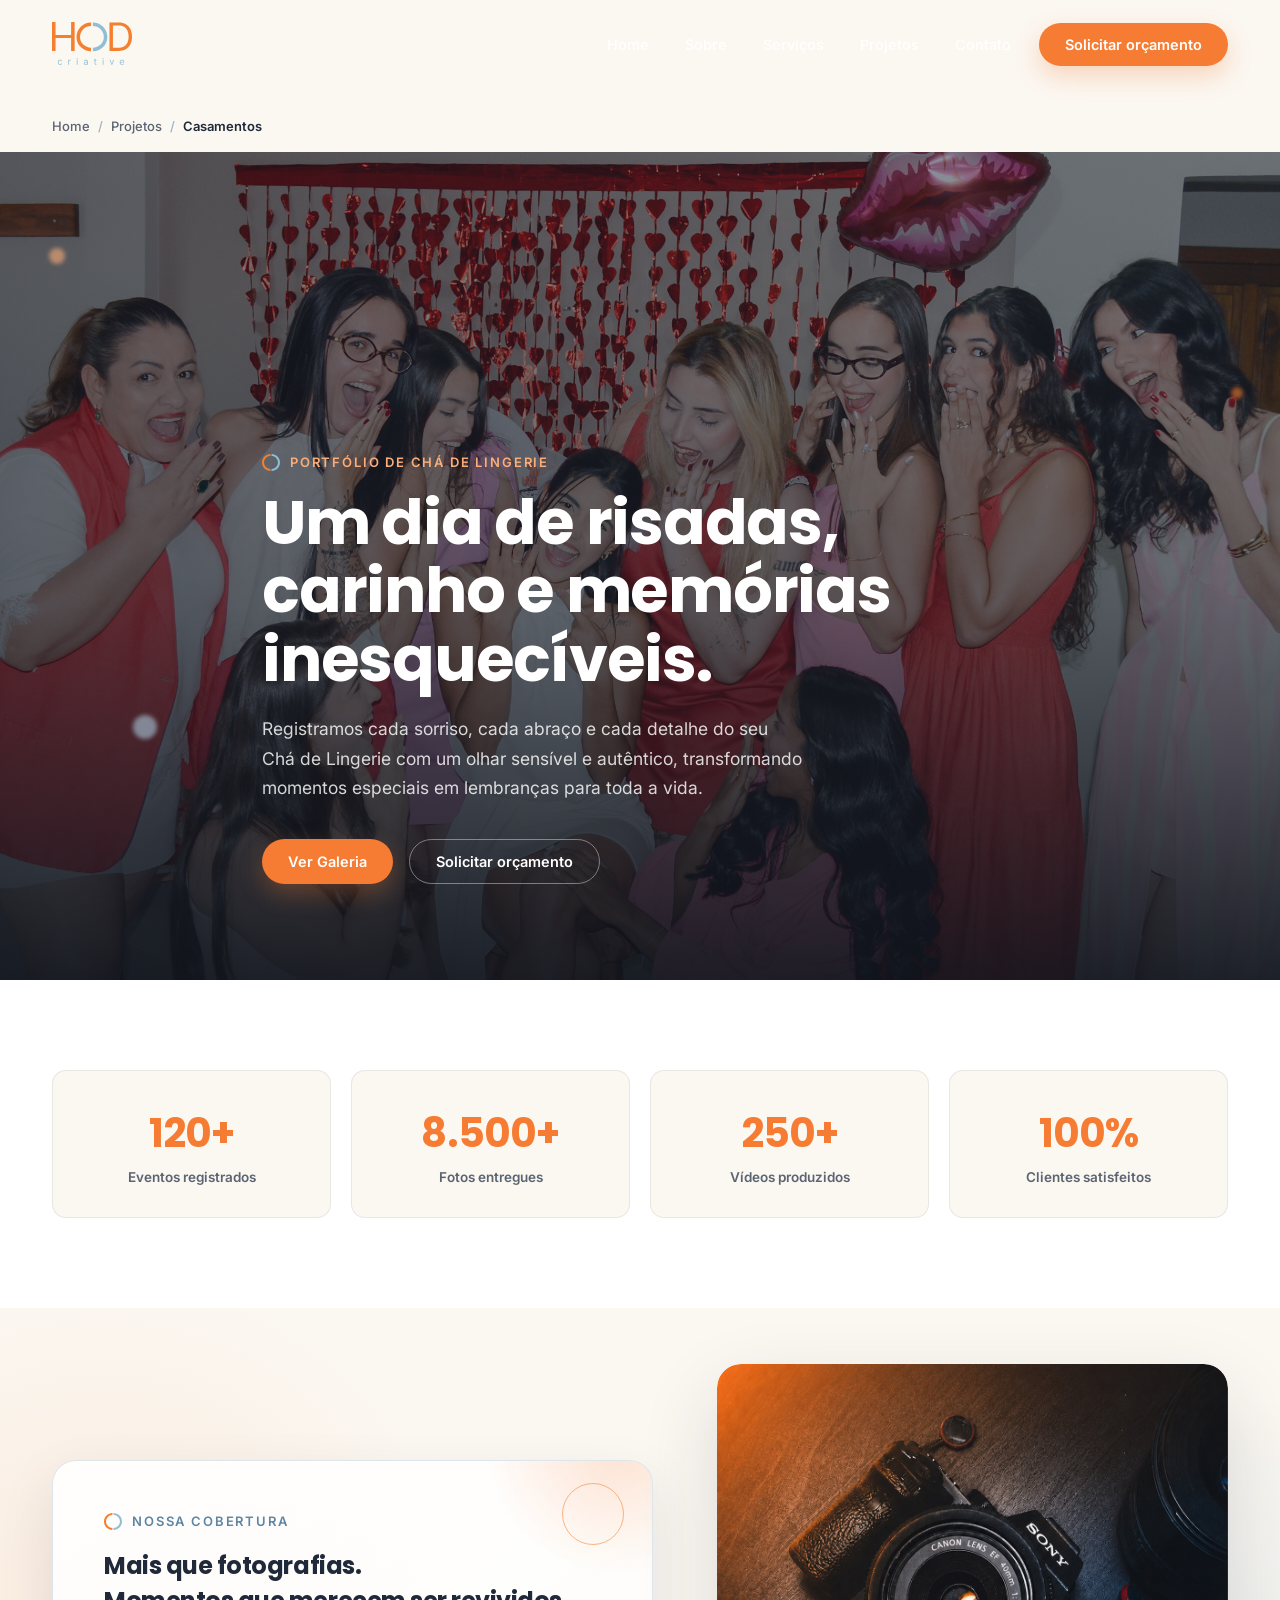
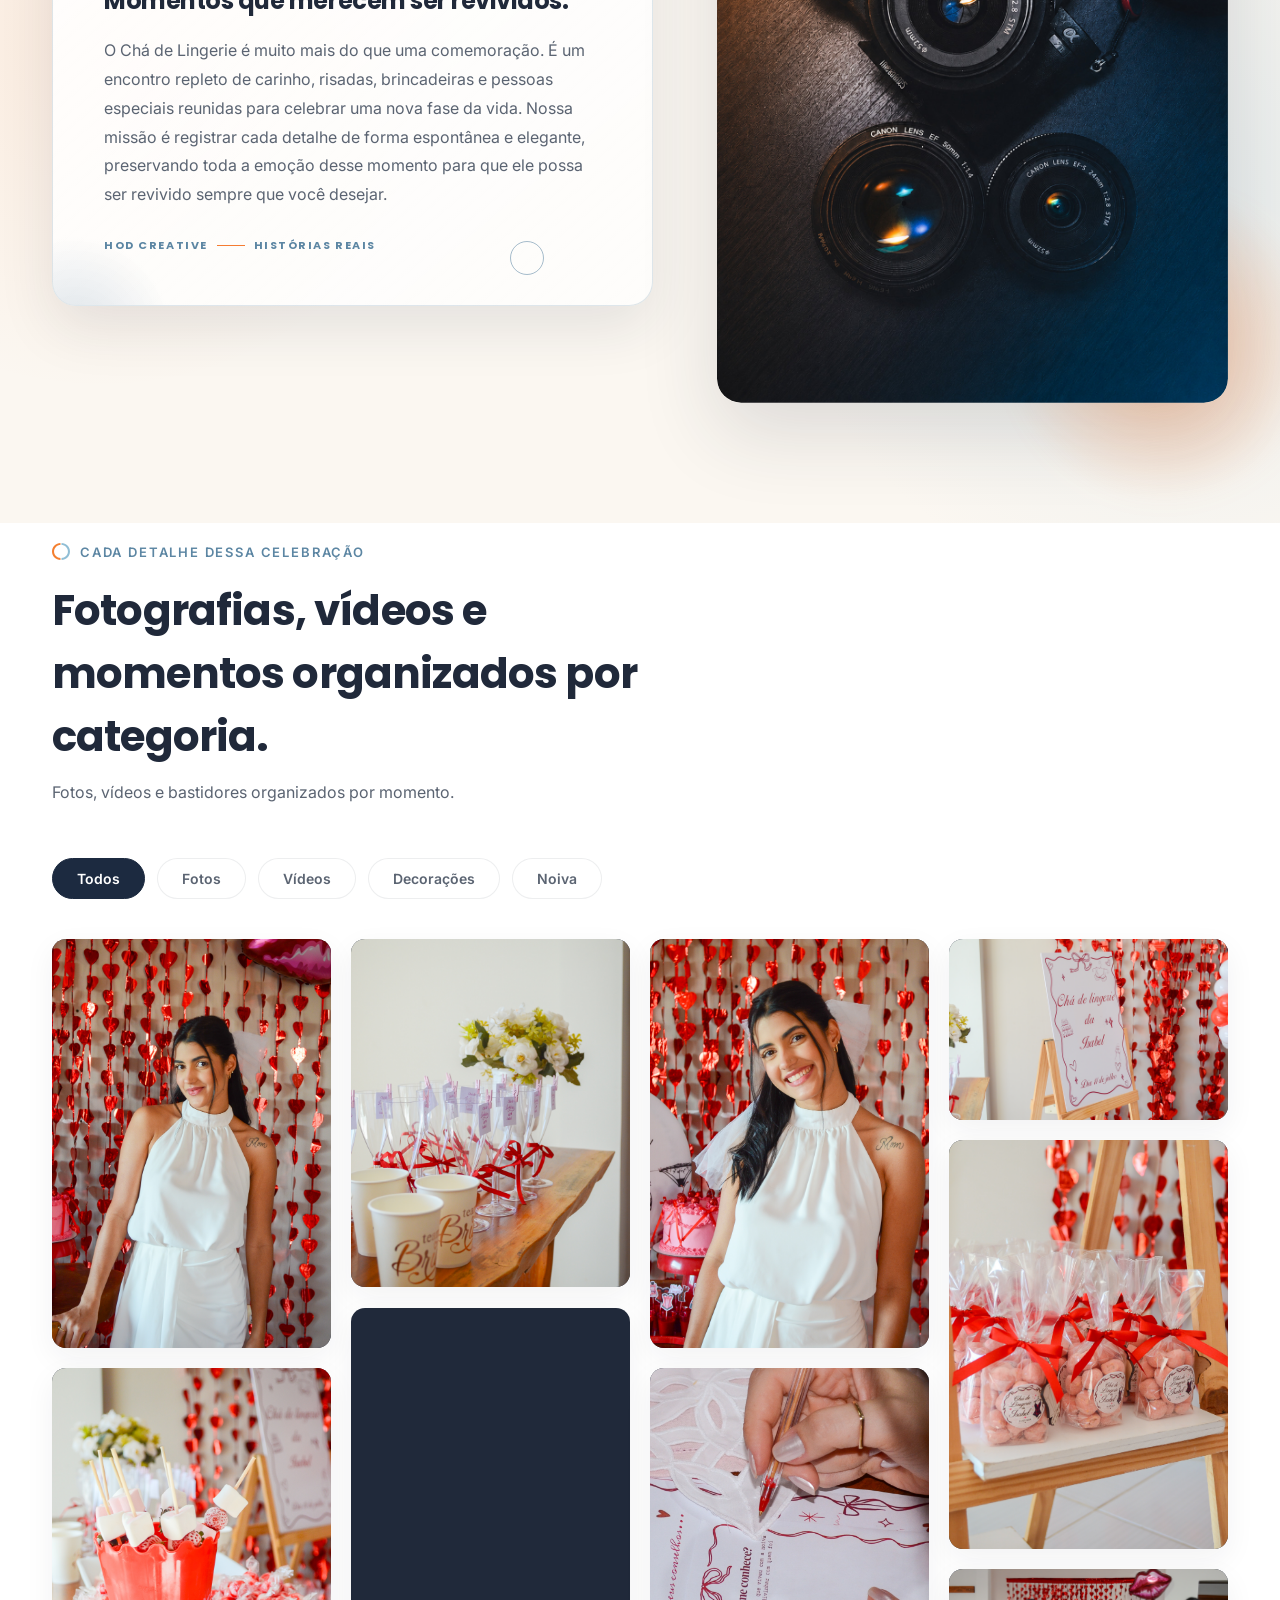
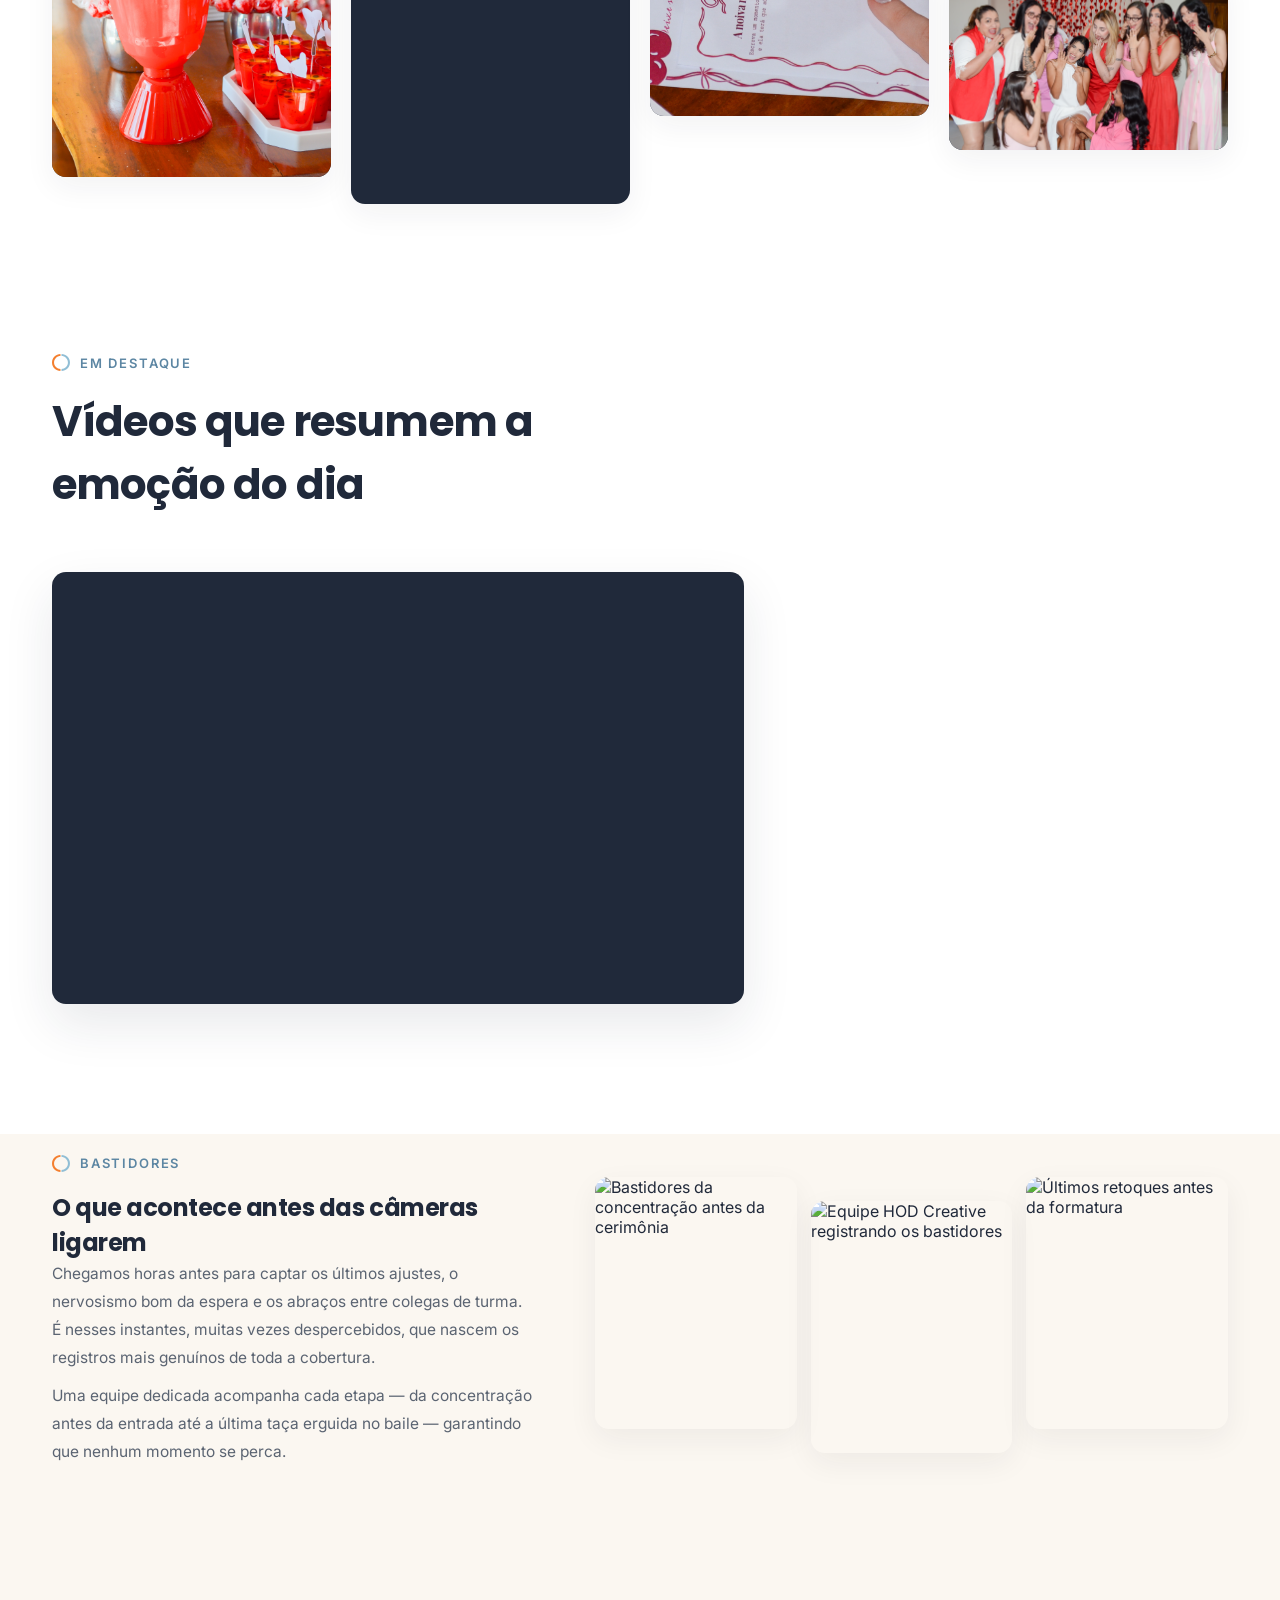
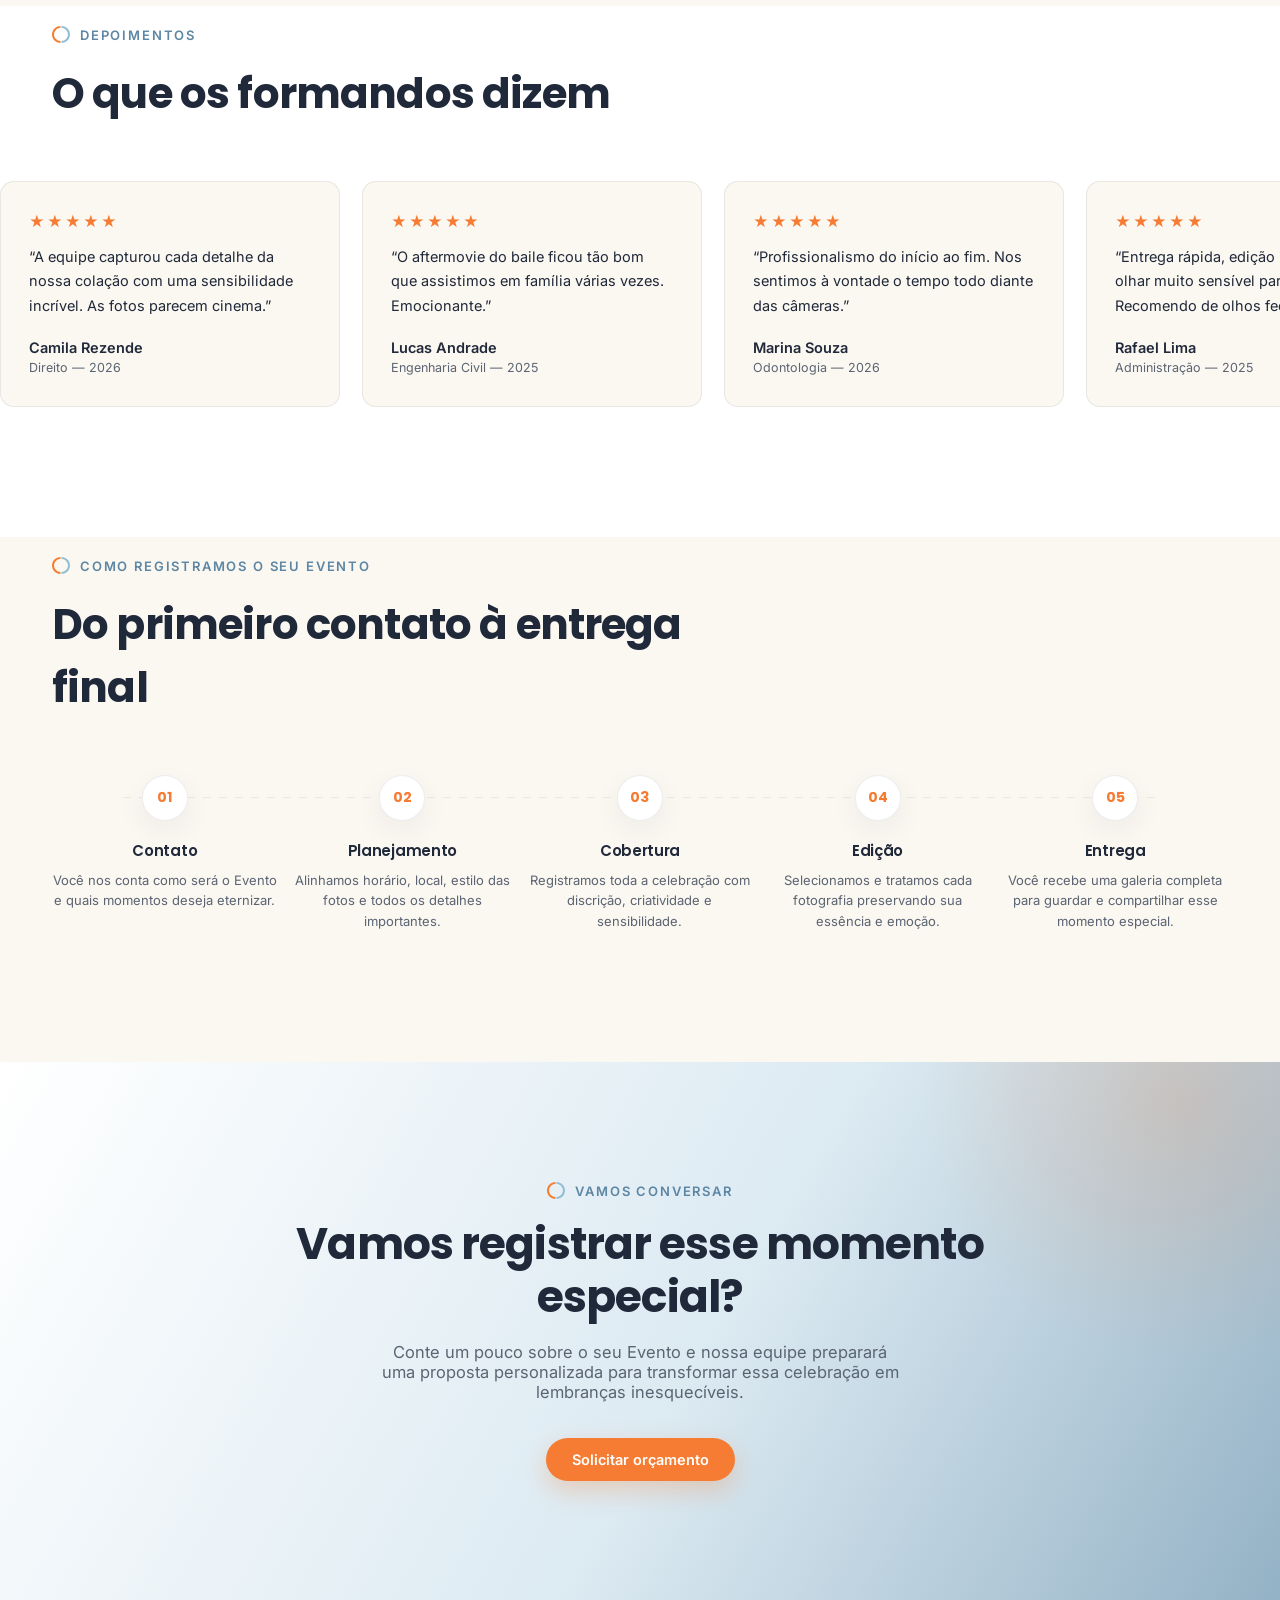
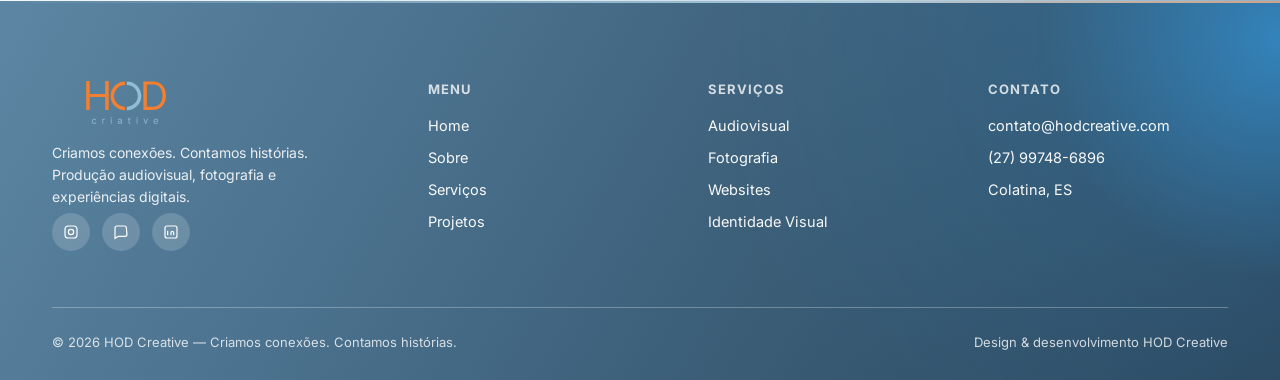
==== commit ce5b9c11: "Adicionando card e animação nas seções" ====
--- a/casamentos.html
+++ b/casamentos.html
@@ -130,16 +130,22 @@
         <div class="wrap">
             <div class="grid">
 
-                <div class="reveal">
+                <div class="grad-intro-card reveal" data-intro-parallax>
+                    <span class="grad-intro-orbit orbit-orange" aria-hidden="true"></span>
+                    <span class="grad-intro-orbit orbit-blue" aria-hidden="true"></span>
+                    <div class="grad-intro-card-content">
                     <span class="eyebrow">
                         <img src="IMG/icon.svg" alt="" class="eyebrow-icon">
                         Nossa cobertura
                     </span>
                     <h2>Mais que fotografias.<br>Momentos que merecem ser revividos.</h2>
                     <p>O Chá de Lingerie é muito mais do que uma comemoração. É um encontro repleto de carinho, risadas, brincadeiras e pessoas especiais reunidas para celebrar uma nova fase da vida. Nossa missão é registrar cada detalhe de forma espontânea e elegante, preservando toda a emoção desse momento para que ele possa ser revivido sempre que você desejar.</p>
-                </div>
-
-                <div class="grad-intro-media reveal">
+                    <span class="grad-intro-signature">HOD Creative <i></i> histórias reais</span>
+                    </div>
+                </div>
+
+                <div class="grad-intro-media reveal" data-intro-parallax>
+                    <span class="grad-intro-media-glow" aria-hidden="true"></span>
                     <img src="IMG/camera.jpeg" alt="Fotógrafo registrando cerimônia de formatura" loading="lazy" decoding="async">
                 </div>
 
@@ -621,4 +627,4 @@
     <script src="JS/casamentos.js"></script>
 
 </body>
-</html>+</html>
--- a/CSS/style.css
+++ b/CSS/style.css
@@ -1,10 +1,11 @@
-:root {
+:root{
     --white:#ffffff;
     --off-white:#FBF7F1;
     --orange:#F57C32;
     --orange-soft:#FBAE79;
     --blue:#A9C9DC;
     --blue-deep:#5C86A3;
+    --blue-soft:#CFE6F2;
     --ink:#20293A;
     --ink-soft:#5B6472;
     --line: rgba(32,41,58,0.08);
@@ -14,72 +15,59 @@
     --radius: 24px;
     --radius-sm: 14px;
     --ease: cubic-bezier(.16,.84,.44,1);
-  }
-
-  * {
-    margin:0;
-    padding:0;
-    box-sizing:border-box;
-  }
-
-  html {
-    scroll-behavior:smooth;
-  }
-
-  body {
+
+    /* Paleta escura / cinematográfica usada nos fundos de destaque (Hero, Serviços) */
+    --ink-950:#080B12;
+    --ink-900:#0E1420;
+    --ink-850:#151F30;
+    --ink-800:#1C2A40;
+    --on-dark:#F5F7FA;
+    --on-dark-soft:rgba(245,247,250,0.7);
+    --on-dark-faint:rgba(245,247,250,0.5);
+
+    color-scheme: light;
+    transition: background-color .4s var(--ease), color .4s var(--ease);
+}
+
+*{margin:0;padding:0;box-sizing:border-box;}
+
+html{scroll-behavior:smooth;}
+
+body{
     font-family:'Inter', sans-serif;
     color:var(--ink);
-    background:var(--white);
+    /* Fundo claro deixou de ser branco puro: leve gradiente com toques da
+       identidade (laranja e azul bem claros), mantendo o contraste do texto. */
+    background:linear-gradient(180deg, #FFFDFB 0%, var(--off-white) 100%);
     overflow-x:hidden;
     -webkit-font-smoothing:antialiased;
-  }
-
-  h1,h2,h3,h4 {
-    font-family:'Poppins', sans-serif; 
-    letter-spacing:-0.02em;
-  }
-
-  a {
-    text-decoration:none;
-    color:inherit;
-  }
-
-  ul {
-    list-style:none;
-  }
-
-  img {
-    max-width:100%;
-    display:block;
-  }
-
-  button {
-    font-family:inherit;
-    cursor:pointer;
-    border:none;
-    background:none;
-  }
-
-  section {
-    position:relative;
-  }
-
-  @media (prefers-reduced-motion: reduce) {
-    * {
-      animation-duration:0.01ms !important;
-      animation-iteration-count:1 !important; 
-      transition-duration:0.01ms !important; 
-      scroll-behavior:auto !important;
+    transition: background-color .5s var(--ease), color .5s var(--ease);
+}
+
+h1,h2,h3,h4{font-family:'Poppins', sans-serif;letter-spacing:-0.02em;}
+
+a{text-decoration:none;color:inherit;}
+
+ul{list-style:none;}
+
+img{max-width:100%;display:block;}
+
+button{font-family:inherit;cursor:pointer;border:none;background:none;}
+
+section{position:relative;}
+
+@media (prefers-reduced-motion: reduce){
+    *{
+        animation-duration:0.01ms !important;
+        animation-iteration-count:1 !important;
+        transition-duration:0.01ms !important;
+        scroll-behavior:auto !important;
     }
-  }
-
-  .wrap {
-    max-width:1240px;
-    margin:0 auto;
-    padding:0 32px;
-  }
-
-  .eyebrow {
+}
+
+.wrap{max-width:1240px;margin:0 auto;padding:0 32px;}
+
+.eyebrow{
     display:inline-flex;
     align-items:center;
     gap:10px;
@@ -89,1754 +77,1102 @@
     text-transform:uppercase;
     color:var(--blue-deep);
     margin-bottom:18px;
-  }
-  
-  .eyebrow .dot {
-    width:16px;
-    height:16px;
-    border-radius:50%;
+}
+
+.eyebrow .dot{
+    width:16px;height:16px;border-radius:50%;
     background:conic-gradient(var(--blue) 0deg 180deg, var(--orange) 180deg 360deg);
-    flex:none;
-  }
-
-  /* ---------- NAVBAR ---------- */
-  header {
+    flex-shrink:0;
+}
+
+.eyebrow-icon{width:18px;height:18px;flex-shrink:0;object-fit:contain;display:block;}
+
+/* ---------- TEXTURA DE GRAIN GLOBAL ----------
+   Uma camada sutil de "grão de filme" sobre toda a página, reforçando a
+   linguagem cinematográfica da marca sem comprometer a leitura do conteúdo. */
+.grain-overlay{
     position:fixed;
-    top:0;
-    left:0;
-    right:0;
-    z-index:1000;
+    inset:0;
+    z-index:9999;
+    pointer-events:none;
+    opacity:0.05;
+    mix-blend-mode:overlay;
+    background-image:url("data:image/svg+xml;utf8,<svg xmlns='http://www.w3.org/2000/svg' width='140' height='140'><filter id='n'><feTurbulence type='fractalNoise' baseFrequency='0.85' numOctaves='2' stitchTiles='stitch'/></filter><rect width='100%25' height='100%25' filter='url(%23n)'/></svg>");
+    background-size:180px 180px;
+    animation:grainShift 1s steps(6) infinite;
+}
+
+@keyframes grainShift{
+    0%   { transform:translate(0,0); }
+    20%  { transform:translate(-3%,-5%); }
+    40%  { transform:translate(-6%,3%); }
+    60%  { transform:translate(4%,-3%); }
+    80%  { transform:translate(3%,5%); }
+    100% { transform:translate(0,0); }
+}
+
+@media (prefers-reduced-motion: reduce){
+    .grain-overlay{ animation:none; opacity:0.035; }
+}
+
+/* ---------- NAVBAR ---------- */
+header{
+    position:fixed;top:0;left:0;right:0;z-index:1000;
     padding:22px 0;
-    transition:all .5s var(--ease);
-  }
-
-  header .wrap {
-    display:flex;
-    align-items:center;
-    justify-content:space-between;
-  }
-
-  header.scrolled {
+    transition:.5s var(--ease);
+}
+
+header .wrap{display:flex;align-items:center;justify-content:space-between;}
+
+header.scrolled{
     background:rgba(255,255,255,0.78);
     backdrop-filter:blur(16px);
     -webkit-backdrop-filter:blur(16px);
     box-shadow:var(--shadow-sm);
     padding:14px 0;
-  }
-
-.logo{
-    display: flex;
-    align-items: center;
-    text-decoration: none;
-}
-
-.logo img{
-    max-height: 45px;
-    width: auto;
-    transition: transform .35s var(--ease);
-}
-
-.logo:hover img{
-    transform: scale(1.05) rotate(-2deg);
-}
-
-  nav.menu {
-    display:flex;
-    align-items:center;
-    gap:40px;
-  }
-
-  nav.menu ul {
-    display:flex;
-    gap:36px;
-  }
-
-  nav.menu a.nav-link {
-    font-size:14.5px;
-    font-weight:500;
-    color:var(--ink);
-    position:relative;
-    padding:4px 0;
-    transition:color .3s;
-  }
-
-  nav.menu a.nav-link::after {
-    content:"";
-    position:absolute;
-    left:0;
-    bottom:-2px;
-    width:0;
-    height:2px;
-    background:var(--orange);
-    transition: width .3s var(--ease);
-  }
-
-  nav.menu a.nav-link:hover {
-    color:var(--orange);
-  }
-  
-  nav.menu a.nav-link:hover::after {
-    width:100%;
-  }
-
-  .btn {
-    display:inline-flex;
-    align-items:center;
-    justify-content:center;
-    gap:8px;
-    padding:13px 26px;
-    border-radius:100px;
-    font-weight:600;
-    font-size:14.5px;
-    transition:transform .25s var(--ease), box-shadow .35s var(--ease), background .35s var(--ease), border-color .35s var(--ease), color .35s var(--ease);
-    white-space:nowrap;
-    position:relative;
-    overflow:hidden;
-  }
-
-  /* Onda de brilho ao passar o mouse (shine sweep) */
-  .btn::after {
-    content:"";
-    position:absolute;
-    top:0;
-    left:-60%;
-    width:40%;
-    height:100%;
+}
+
+.logo{display:flex;align-items:center;text-decoration:none;}
+.logo img{max-height:45px;width:auto;transition:transform .35s var(--ease);}
+.logo:hover img{transform:scale(1.05) rotate(-2deg);}
+
+nav.menu{display:flex;align-items:center;gap:28px;}
+nav.menu ul{display:flex;gap:36px;}
+
+/* Por padrão o cabeçalho flutua sobre o Hero escuro, então o texto começa claro.
+   Ao rolar, o fundo do header vira um vidro branco e o texto escurece. */
+nav.menu a.nav-link{
+    font-size:14.5px;font-weight:500;color:#fff;position:relative;
+    padding:4px 0;transition:color .3s;
+}
+header.scrolled nav.menu a.nav-link{color:var(--ink);}
+
+nav.menu a.nav-link::after{
+    content:"";position:absolute;left:0;bottom:-2px;width:0;height:2px;
+    background:var(--orange);transition:width .3s var(--ease);
+}
+nav.menu a.nav-link:hover{color:var(--orange);}
+nav.menu a.nav-link:hover::after{width:100%;}
+
+.btn{
+    display:inline-flex;align-items:center;justify-content:center;gap:8px;
+    padding:13px 26px;border-radius:100px;font-weight:600;font-size:14.5px;
+    transition:transform .25s var(--ease), box-shadow .35s var(--ease),
+        background .35s var(--ease), border-color .35s var(--ease), color .35s var(--ease);
+    white-space:nowrap;position:relative;overflow:hidden;
+}
+
+/* Onda de brilho ao passar o mouse (shine sweep) */
+.btn::after{
+    content:"";position:absolute;top:0;left:-60%;width:40%;height:100%;
     background:linear-gradient(115deg, transparent, rgba(255,255,255,0.45), transparent);
-    transform:skewX(-18deg);
-    transition:left .65s var(--ease);
-    pointer-events:none;
-  }
-
-  .btn:hover::after {
-    left:130%;
-  }
-
-  .btn-magnetic {
-    transition:transform .25s var(--ease), box-shadow .35s var(--ease);
-  }
-
-  .btn-primary {
-    background:var(--orange);color:#fff;
-    box-shadow:0 10px 24px rgba(245,124,50,0.28);
-  }
-  
-  .btn-primary:hover {
-    transform:translateY(-2px);
-    box-shadow:0 16px 32px rgba(245,124,50,0.36);
-  }
-  .btn-outline{
-    background:transparent;border:1.5px solid var(--line);color:var(--ink);
-  }
-
-  .btn-outline:hover {
-    border-color:var(--orange);
-    color:var(--orange);
-    transform:translateY(-2px);
- }
-
-  .btn-ghost-light {
-    background:rgba(255,255,255,0.18);
-    border:1.5px solid rgba(255,255,255,0.5);
-    color:#fff;
-    backdrop-filter:blur(6px);
- }
- 
-  .btn-ghost-light:hover {
-    background:rgba(255,255,255,0.3);
-    transform:translateY(-2px);
-}
-
-  .burger {
-    display:none;
-    flex-direction:column;
-    gap:5px;
-    width:26px;
-}
-
-  .burger span {
-    height:2px;
-    background:var(--ink);
-    border-radius:2px;
-    transition:.3s;
-}
-
-  /* ---------- HERO ---------- */
-  .hero {
-    min-height:100vh;
-    display:flex;align-items:center;
-    padding:140px 0 90px;
-    background:linear-gradient(180deg, #FFFDFB 0%, var(--off-white) 100%);
-    position:relative;
-    overflow:hidden;
-  }
-
-  /* Camada de formas flutuantes usada no parallax multi-camada do hero */
-  .hero-fx {
-    position:absolute;
-    inset:-10% -5%;
-    z-index:0;
-    pointer-events:none;
-  }
-
-  .hero-shape {
-    position:absolute;
-    border-radius:50%;
-    filter:blur(2px);
-    opacity:.5;
-    animation:driftFloat 9s ease-in-out infinite;
-  }
-
-  .shape-a {
-    width:16px;height:16px;
-    top:18%;left:8%;
-    background:var(--orange-soft);
-    animation-delay:0s;
-  }
-
-  .shape-b {
-    width:24px;height:24px;
-    top:65%;left:14%;
-    background:var(--blue);
-    animation-delay:1.4s;
-  }
-
-  .shape-c {
-    width:12px;height:12px;
-    top:32%;left:92%;
-    background:var(--orange);
-    animation-delay:2.6s;
-  }
-
-  @keyframes driftFloat {
+    transform:skewX(-18deg);transition:left .65s var(--ease);pointer-events:none;
+}
+.btn:hover::after{left:130%;}
+
+.btn-magnetic{transition:transform .25s var(--ease), box-shadow .35s var(--ease);}
+
+.btn-primary{background:var(--orange);color:#fff;box-shadow:0 10px 24px rgba(245,124,50,0.28);}
+.btn-primary:hover{transform:translateY(-2px);box-shadow:0 16px 32px rgba(245,124,50,0.36);}
+
+.btn-outline{background:transparent;border:1.5px solid var(--line);color:var(--ink);}
+.btn-outline:hover{border-color:var(--orange);color:var(--orange);transform:translateY(-2px);}
+
+/* O botão outline só é usado dentro do Hero (agora escuro): precisa de contraste claro */
+.hero .btn-outline{border-color:rgba(255,255,255,0.35);color:#fff;}
+.hero .btn-outline:hover{border-color:var(--orange-soft);color:var(--orange-soft);}
+
+.btn-ghost-light{
+    background:rgba(255,255,255,0.18);border:1.5px solid rgba(255,255,255,0.5);
+    color:#fff;backdrop-filter:blur(6px);
+}
+.btn-ghost-light:hover{background:rgba(255,255,255,0.3);transform:translateY(-2px);}
+
+/* ---------- THEME TOGGLE ---------- */
+.theme-toggle{
+    width:42px;height:42px;border-radius:50%;
+    display:flex;align-items:center;justify-content:center;flex-shrink:0;
+    background:rgba(255,255,255,0.1);border:1.5px solid rgba(255,255,255,0.28);
+    color:#fff;position:relative;transition:background .35s var(--ease), border-color .35s var(--ease), transform .3s var(--ease);
+}
+header.scrolled .theme-toggle{
+    background:rgba(32,41,58,0.06);border-color:var(--line);color:var(--ink);
+}
+.theme-toggle:hover{transform:translateY(-2px) rotate(-8deg);border-color:var(--orange);color:var(--orange);}
+.theme-toggle svg{width:19px;height:19px;position:absolute;transition:opacity .35s var(--ease), transform .5s var(--ease);}
+.theme-toggle .icon-sun{opacity:1;transform:rotate(0deg) scale(1);}
+.theme-toggle .icon-moon{opacity:0;transform:rotate(-60deg) scale(.4);}
+html[data-theme="dark"] .theme-toggle .icon-sun{opacity:0;transform:rotate(60deg) scale(.4);}
+html[data-theme="dark"] .theme-toggle .icon-moon{opacity:1;transform:rotate(0deg) scale(1);}
+
+.theme-toggle-mobile{
+    width:auto;height:auto;border-radius:100px;padding:10px 22px;gap:10px;
+    background:var(--off-white);border:1.5px solid var(--line);color:var(--ink);
+    flex-direction:row;
+}
+.theme-toggle-mobile svg{position:static;width:18px;height:18px;}
+.theme-toggle-mobile .icon-sun, .theme-toggle-mobile .icon-moon{display:none;}
+html[data-theme="light"] .theme-toggle-mobile .icon-sun{display:block;}
+html[data-theme="dark"] .theme-toggle-mobile .icon-moon{display:block;}
+.theme-toggle-mobile span{font-family:'Inter';font-size:15px;font-weight:600;}
+
+.burger{display:none;flex-direction:column;gap:5px;width:26px;}
+.burger span{height:2px;background:#fff;border-radius:2px;transition:.3s;}
+header.scrolled .burger span{background:var(--ink);}
+
+/* ---------- HERO ---------- */
+.hero{
+    min-height:100vh;display:flex;align-items:center;padding:140px 0 90px;
+    background:
+        radial-gradient(ellipse 90% 55% at 12% -8%, rgba(245,124,50,0.22), transparent 62%),
+        radial-gradient(ellipse 75% 60% at 92% 108%, rgba(92,134,163,0.32), transparent 60%),
+        radial-gradient(ellipse 60% 45% at 50% 40%, rgba(169,201,220,0.08), transparent 70%),
+        linear-gradient(165deg, var(--ink-950) 0%, var(--ink-900) 52%, var(--ink-850) 100%);
+    position:relative;overflow:hidden;color:var(--on-dark);
+}
+
+/* Camada de formas flutuantes usada no parallax multi-camada do hero */
+.hero-fx{position:absolute;inset:-10% -5%;z-index:0;pointer-events:none;overflow:hidden;}
+
+.hero-shape{position:absolute;border-radius:50%;filter:blur(2px);opacity:.6;animation:driftFloat 9s ease-in-out infinite;}
+.shape-a{width:16px;height:16px;top:18%;left:8%;background:var(--orange-soft);animation-delay:0s;}
+.shape-b{width:24px;height:24px;top:65%;left:14%;background:var(--blue);animation-delay:1.4s;}
+.shape-c{width:12px;height:12px;top:32%;left:92%;background:var(--orange);animation-delay:2.6s;}
+
+@keyframes driftFloat{
     0%,100% { transform:translateY(0) scale(1); }
-    50% { transform:translateY(-18px) scale(1.15); }
-  }
-
-  .hero .wrap {
-    display:grid;
-    grid-template-columns:1.05fr 1fr;
-    gap:60px;
-    align-items:center;
-    position:relative;
-    z-index:2;
-  }
-
-  .hero-copy h1 {
-    font-size:clamp(38px,5vw,60px);
-    font-weight:700;
-    line-height:1.08;
-    color:var(--ink);
-    margin-bottom:22px;
-  }
-
-  .hero-copy h1 .accent {
-    color:var(--orange);
-    display:inline-block;
+    50%     { transform:translateY(-18px) scale(1.15); }
+}
+
+/* Bokeh: círculos de luz desfocada, referência direta às lentes de câmera —
+   o "assinatura visual" do fundo do Hero e da seção de Serviços. */
+.bokeh{
+    position:absolute;border-radius:50%;pointer-events:none;filter:blur(20px);
+    mix-blend-mode:screen;animation:bokehFloat 11s ease-in-out infinite;
+}
+
+@keyframes bokehFloat{
+    0%,100% { transform:translateY(0) scale(1); opacity:.55; }
+    50%     { transform:translateY(-26px) scale(1.12); opacity:.85; }
+}
+
+.bokeh-1{ width:120px; height:120px; top:10%;  left:6%;  background:radial-gradient(circle, rgba(245,124,50,.55), transparent 70%); animation-delay:0s; }
+.bokeh-2{ width:70px;  height:70px;  top:62%;  left:4%;  background:radial-gradient(circle, rgba(169,201,220,.55), transparent 70%); animation-delay:1.8s; }
+.bokeh-3{ width:160px; height:160px; top:66%;  left:78%; background:radial-gradient(circle, rgba(92,134,163,.5), transparent 70%);  animation-delay:3.2s; }
+.bokeh-4{ width:90px;  height:90px;  top:8%;   left:82%; background:radial-gradient(circle, rgba(251,174,121,.55), transparent 70%); animation-delay:.9s; }
+.bokeh-5{ width:50px;  height:50px;  top:38%;  left:48%; background:radial-gradient(circle, rgba(255,255,255,.4), transparent 70%);   animation-delay:2.4s; }
+
+.lens-flare{
+    position:absolute;top:14%;right:22%;width:260px;height:260px;border-radius:50%;
+    background:radial-gradient(circle, rgba(255,255,255,.16) 0%, rgba(255,255,255,.05) 35%, transparent 70%);
+    filter:blur(6px);animation:flarePulse 6s ease-in-out infinite;pointer-events:none;
+}
+@keyframes flarePulse{
+    0%,100% { opacity:.5; transform:scale(1); }
+    50%     { opacity:1;  transform:scale(1.15); }
+}
+
+/* Feixe de luz diagonal que varre o Hero lentamente, como um flash de estúdio */
+.light-sweep{
+    position:absolute;top:-40%;left:-30%;width:45%;height:180%;
+    background:linear-gradient(100deg, transparent, rgba(255,255,255,.06) 45%, rgba(255,255,255,.1) 50%, rgba(255,255,255,.06) 55%, transparent);
+    transform:translateX(-120%) rotate(8deg);
+    animation:sweepMove 9s ease-in-out infinite;pointer-events:none;
+}
+@keyframes sweepMove{
+    0%, 60%, 100% { transform:translateX(-120%) rotate(8deg); }
+    80%           { transform:translateX(220%) rotate(8deg); }
+}
+
+@media (prefers-reduced-motion: reduce){
+    .hero-shape, .bokeh, .lens-flare, .light-sweep{ animation:none; }
+}
+
+.hero .wrap{
+    display:grid;grid-template-columns:1.05fr 1fr;gap:60px;align-items:center;
+    position:relative;z-index:2;
+}
+
+.hero-copy .eyebrow{color:var(--blue-soft);}
+
+.hero-copy h1{
+    font-size:clamp(38px,5vw,60px);font-weight:700;line-height:1.08;
+    color:#fff;margin-bottom:22px;
+}
+
+.hero-copy h1 .accent{
+    color:var(--orange);display:inline-block;
     background:linear-gradient(90deg, var(--orange), var(--orange-soft), var(--orange));
-    background-size:200% auto;
-    -webkit-background-clip:text;
-    background-clip:text;
-    -webkit-text-fill-color:transparent;
-    animation:shineText 6s linear infinite;
-}
-
-  @keyframes shineText {
+    background-size:200% auto;-webkit-background-clip:text;background-clip:text;
+    -webkit-text-fill-color:transparent;animation:shineText 6s linear infinite;
+}
+@keyframes shineText{
     0% { background-position:0% center; }
     100% { background-position:200% center; }
-  }
-
-  .hero-copy p.lead {
-    font-size:17.5px;
-    line-height:1.7;
-    color:var(--ink-soft);
-    max-width:480px;
-    margin-bottom:36px;
-  }
-
-  .hero-actions {
-    display:flex;
-    gap:16px;
-    margin-bottom:52px;
-    flex-wrap:wrap;
-}
-
-  .indicators {
-    display:flex;
-    flex-wrap:wrap;
-    gap:10px 0;
-}
-
-  .indicators li {
-    font-size:13px;
-    font-weight:600;
-    color:var(--ink-soft);
-    display:flex;
-    align-items:center;
-  }
-
-  .indicators li:not(:last-child)::after {
-    content:"";
-    width:5px;
-    height:5px;
-    border-radius:50%;
-    background:var(--blue-deep);
-    margin:0 16px;
-    display:inline-block;
-  }
-
-  .hero-visual {
-    position:relative;
-    perspective:1200px;
-    --tiltX:0deg;
-    --tiltY:0deg;
-}
-
-  .hero-blob {
-    position:absolute;
-    width:120%;height:120%;
-    top:-10%;left:-14%;
-    background:var(--blue);
-    opacity:.55;
+}
+
+.hero-copy p.lead{
+    font-size:17.5px;line-height:1.7;color:var(--on-dark-soft);
+    max-width:480px;margin-bottom:36px;
+}
+
+.hero-actions{display:flex;gap:16px;margin-bottom:52px;flex-wrap:wrap;}
+
+.indicators{display:flex;flex-wrap:wrap;gap:10px 0;}
+.indicators li{font-size:13px;font-weight:600;color:var(--on-dark-faint);display:inline-flex;align-items:center;}
+.indicators li:not(:last-child)::after{
+    content:"";width:5px;height:5px;border-radius:50%;background:var(--blue);
+    margin:0 16px;display:inline-block;
+}
+
+.hero-visual{position:relative;perspective:1200px;--tiltX:0deg;--tiltY:0deg;}
+
+.hero-blob{
+    position:absolute;width:120%;height:120%;top:-10%;left:-14%;
+    background:var(--blue-deep);opacity:.4;
     border-radius:44% 56% 60% 40% / 50% 45% 55% 50%;
-    z-index:0;
-    animation:blobmove 14s var(--ease) infinite alternate;
-    will-change:transform;
-  }
-
-  @keyframes blobmove {
-    0% {
-        border-radius:44% 56% 60% 40% / 50% 45% 55% 50%; 
-    }
-
-    100% {
-        border-radius:58% 42% 40% 60% / 45% 55% 45% 55%; 
-    }
-  }
-
-  .hero-imgbox{
-    position:relative;z-index:1;
-    border-radius:var(--radius);
-    overflow:hidden;
-    box-shadow:var(--shadow-lg);
-    aspect-ratio:4/5;
-    transform-style:preserve-3d;
+    z-index:0;animation:blobmove 14s var(--ease) infinite alternate;will-change:border-radius;
+}
+@keyframes blobmove{
+    0%   { border-radius:44% 56% 60% 40% / 50% 45% 55% 50%; }
+    100% { border-radius:58% 42% 40% 60% / 45% 55% 45% 55%; }
+}
+
+.hero-imgbox{
+    position:relative;z-index:1;border-radius:var(--radius);overflow:hidden;
+    box-shadow:0 30px 80px rgba(0,0,0,0.45), 0 0 0 1px rgba(255,255,255,0.06);
+    aspect-ratio:4/5;transform-style:preserve-3d;
     transform:rotateX(var(--tiltX)) rotateY(var(--tiltY));
-    transition:transform .25s var(--ease), box-shadow .4s var(--ease);
-    will-change:transform;
-  }
-
-  .hero-imgbox img {
-    width:100%;
-    height:100%;
-    object-fit:cover;
-    transform:scale(1.06);
-    transition:transform 1.2s var(--ease);
-  }
-
-  .hero-imgbox:hover img {
-    transform:scale(1.12);
-}
-
-  .hero-badge {
-    position:absolute; 
-    z-index:3; 
-    bottom:-24px; 
-    left:-24px;
-    background:#fff; 
-    border-radius:18px; 
-    padding:16px 20px;
-    box-shadow:var(--shadow-md);
-    display:flex;align-items:center;gap:12px;
-    animation:floaty 5s ease-in-out infinite;
-    will-change:transform;
-  }
-
-  .hero-badge{
-    display:flex;
-    align-items:center;
-    gap:14px;
-    padding:14px 18px;
-}
-
-.badge-icon{
-    width:clamp(36px, 5vw, 46px);
-    height:auto;
-    object-fit:contain;
+    transition:transform .25s var(--ease), box-shadow .4s var(--ease);will-change:transform;
+}
+.hero-imgbox img{width:100%;height:100%;object-fit:cover;transform:scale(1.06);transition:transform 1.2s var(--ease);}
+.hero-imgbox:hover img{transform:scale(1.12);}
+
+/* Linhas de varredura sutis sobre a imagem do Hero — textura de "monitor de vídeo" */
+.hero-imgbox-scan{
+    position:absolute;inset:0;pointer-events:none;mix-blend-mode:overlay;opacity:.5;
+    background:repeating-linear-gradient(to bottom, rgba(255,255,255,0.08) 0px, rgba(255,255,255,0.08) 1px, transparent 1px, transparent 4px);
+    animation:scanMove 7s linear infinite;
+}
+@keyframes scanMove{
+    0%   { background-position-y:0; }
+    100% { background-position-y:160px; }
+}
+@media (prefers-reduced-motion: reduce){ .hero-imgbox-scan{ animation:none; } }
+
+.hero-badge{
+    position:absolute;z-index:3;bottom:-24px;left:-24px;background:#fff;
+    border-radius:18px;padding:16px 20px;box-shadow:0 24px 55px rgba(0,0,0,0.35);
+    display:flex;align-items:center;gap:14px;animation:floaty 5s ease-in-out infinite;will-change:transform;
+}
+.badge-icon{width:clamp(36px, 5vw, 46px);height:auto;object-fit:contain;flex-shrink:0;animation:spinSlow 12s linear infinite;}
+@keyframes spinSlow{ 0% { transform:rotate(0deg); } 100% { transform:rotate(360deg); } }
+@keyframes floaty{ 0%,100% {transform:translateY(0);} 50% { transform:translateY(-10px); } }
+
+.hero-badge .ring{
+    width:44px;height:44px;border-radius:50%;
+    background:conic-gradient(var(--blue) 0deg 180deg, var(--orange) 180deg 360deg);
     flex-shrink:0;
-    animation:spinSlow 12s linear infinite;
-}
-
-@keyframes spinSlow {
-    0% { transform:rotate(0deg); }
-    100% { transform:rotate(360deg); }
-}
-
-  @keyframes floaty {
-    0%,100% {
-        transform:translateY(0);
-    } 
-
-    50% {
-        transform:translateY(-10px);
-    }
-}
-
-  .hero-badge .ring {
-    width:44px;
-    height:44px;
-    border-radius:50%;
-    background:conic-gradient(var(--blue) 0deg 180deg, var(--orange) 180deg 360deg);
-    flex:none;
-  }
-
-  .hero-badge b {
-    display:block;
-    font-size:14px;
-}
-
-  .hero-badge span {
-    font-size:12px;
-    color:var(--ink-soft);
-}
-
-  .scroll-cue {
-    position:absolute; 
-    left:50%; 
-    bottom:36px; 
-    transform:translateX(-50%);
-    display:flex;
-    flex-direction:column;
-    align-items:center;
-    gap:8px;
-    font-size:11px;
-    letter-spacing:.14em;
-    text-transform:uppercase;
-    color:var(--ink-soft);
-    z-index:2;
-  }
-
-  .scroll-cue .line {
-    width:1px;
-    height:36px;
-    background:linear-gradient(var(--orange), transparent);
-    animation:scrolldown 2s infinite;
-}
-
-  @keyframes scrolldown {
-    0% {
-        opacity:0;
-        transform:scaleY(0);
-        transform-origin:top;
-    }
-
-    50% {
-        opacity:1;
-        transform:scaleY(1);
-        transform-origin: top;
-    }
-
-    100% {
-        opacity:0;
-        transform:scaleY(1);
-        transform-origin:bottom;
-    }
-}
-
-  /* ---------- REVEAL ---------- */
-  .reveal {
-    opacity:0;
-    transform:translateY(28px);
-    transition:opacity .9s var(--ease), transform .9s var(--ease);
-}
-  .reveal.in {
-    opacity:1;
-    transform:translateY(0);
-}
-
-  /* Variação de entrada para cards de grade (leve escala + deslocamento) */
-  .about-card.reveal,
-  .service-card.reveal,
-  .diff-card.reveal {
-    transform:translateY(24px) scale(.97);
-  }
-
-  .about-card.reveal.in,
-  .service-card.reveal.in,
-  .diff-card.reveal.in {
-    transform:translateY(0) scale(1);
-  }
-
-  /* ---------- SECTION HEAD ---------- */
-  .section-head {
-    max-width:640px;
-    margin-bottom:56px;
-}
-
-  .section-head h2 {
-    font-size:clamp(30px,3.6vw,42px);
-    font-weight:700;
-    margin-bottom:14px;
-}
-
-  .section-head p.sub {
-    font-size:16px;
-    color:var(--ink-soft);
-}
-
-  .section-head.center {
-    margin-left:auto;
-    margin-right:auto;
-    text-align:center;
-}
-
-  /* ---------- ABOUT ---------- */
-  .about {
+}
+.hero-badge b{display:block;font-size:14px;color:var(--ink);}
+.hero-badge span{font-size:12px;color:var(--ink-soft);}
+
+.scroll-cue{
+    position:absolute;left:50%;bottom:36px;transform:translateX(-50%);
+    display:flex;flex-direction:column;align-items:center;gap:8px;
+    font-size:11px;letter-spacing:.14em;text-transform:uppercase;
+    color:var(--on-dark-faint);z-index:2;
+}
+.scroll-cue .line{width:1px;height:36px;background:linear-gradient(var(--orange), transparent);animation:scrolldown 2s infinite;}
+@keyframes scrolldown{
+    0%   {opacity:0;transform:scaleY(0);transform-origin:top;}
+    50%  { opacity:1; transform:scaleY(1); transform-origin:top; }
+    100% { opacity:0; transform:scaleY(1); transform-origin:bottom; }
+}
+
+/* ---------- REVEAL ---------- */
+.reveal{opacity:0;transform:translateY(28px);transition:opacity .9s var(--ease), transform .9s var(--ease);}
+.reveal.in{opacity:1;transform:translateY(0);}
+
+/* Variação de entrada para cards de grade (leve escala + deslocamento) */
+.about-card.reveal,.service-card.reveal,.diff-card.reveal{transform:translateY(24px) scale(.97);}
+.about-card.reveal.in,.service-card.reveal.in,.diff-card.reveal.in{transform:translateY(0) scale(1);}
+
+/* ---------- SECTION HEAD ---------- */
+.section-head{max-width:640px;margin-bottom:56px;}
+.section-head h2{font-size:clamp(30px,3.6vw,42px);font-weight:700;margin-bottom:14px;}
+.section-head p.sub{font-size:16px;color:var(--ink-soft);}
+.section-head.center{margin-left:auto;margin-right:auto;text-align:center;}
+
+/* ---------- ABOUT ---------- */
+.about{
     padding:130px 0;
-    background:var(--white);
-}
-
-  .about .grid {
-    display:grid;
-    grid-template-columns:1fr 0.95fr;
-    gap:64px;
-    align-items:start;
-}
-
-  .about-cards {
-    display:grid;
-    grid-template-columns:1fr 1fr;
-    gap:20px;
-}
-
-  .about-card {
-    background:var(--off-white);
-    border-radius:var(--radius-sm); 
-    padding:28px 26px;
-    border:1px solid var(--line);
-    transition:all .4s var(--ease);
-  }
-
-  .about-card:hover {
-    box-shadow:0 16px 34px rgba(245,124,50,.16);
-    transform:translateY(-4px); 
-    border-color:var(--orange);
-}
-
-  .about-card .num {
-    width:38px;
-    height:38px;
-    border-radius:50%;
-    background:#fff; 
-    box-shadow:var(--shadow-sm);
-    display:flex;
-    align-items:center;
-    justify-content:center;
-    margin-bottom:16px;
-    transition:transform .45s var(--ease);
-  }
-
-  .about-card:hover .num {
-    transform:rotate(-10deg) scale(1.08);
-  }
-
-  .about-card .num svg {width:18px;
-    height:18px;
-}
-
-  .about-card h4 {
-    font-size:16.5px;
-    font-weight:600;
-    margin-bottom:10px;
-}
-
-  .about-card p {
-    font-size:14px;
-    line-height:1.65;
-    color:var(--ink-soft);
-}
-
-  .about-card ul {
-    margin-top:2px;
-}
-
-  .about-card ul li {
-    font-size:14px;
-    color:var(--ink-soft);
-    line-height:1.9;
-    position:relative;
-    padding-left:16px;
-}
-  
-  .about-card ul li::before {
-    content:"";
-    position:absolute;
-    left:0;
-    top:9px;
-    width:5px;
-    height:5px;
-    border-radius:50%;
-    background:var(--orange);
-}
-
-  .about-visual {
-    position:relative; 
-    height:100%; 
-    min-height:520px;
-    perspective:1400px;
-    --tiltX:0deg;
-    --tiltY:0deg;
-}
-
-  .stack-img {
-    position:absolute;
-    border-radius:18px;
-    overflow:hidden;
-    box-shadow:var(--shadow-md); 
+    background:
+        radial-gradient(circle, rgba(32,41,58,0.05) 1px, transparent 1.4px) 0 0/28px 28px,
+        /* Gradiente suave com toques de laranja e azul da identidade, no lugar do branco puro */
+        linear-gradient(160deg, #FFF6EE 0%, var(--off-white) 45%, #EAF4F9 100%);
+    position:relative;overflow:hidden;
+    transition:background-color .5s var(--ease);
+}
+
+/* Glows suaves de marca atrás do conteúdo — deixam o fundo claro mais "vivo"
+   sem perder a legibilidade do texto. */
+.about-bg{position:absolute;inset:0;z-index:0;pointer-events:none;overflow:hidden;}
+.about-bg .glow{position:absolute;border-radius:50%;filter:blur(60px);animation:glowDrift 16s ease-in-out infinite alternate;will-change:transform;}
+.about-bg .glow-orange{width:460px;height:460px;top:-160px;right:-120px;background:radial-gradient(circle, rgba(245,124,50,.16), transparent 70%);}
+.about-bg .glow-blue{width:520px;height:520px;bottom:-200px;left:-160px;background:radial-gradient(circle, rgba(92,134,163,.16), transparent 70%);animation-delay:2s;}
+.about-bg .glow-orange-2{
+    width:300px;height:300px;top:40%;left:42%;
+    background:radial-gradient(circle, rgba(245,124,50,.12), transparent 70%);
+    filter:blur(70px);animation-delay:4s;
+}
+@keyframes glowDrift{
+    0%   { transform:translate(0,0) scale(1); }
+    100% { transform:translate(24px,-18px) scale(1.08); }
+}
+@media (prefers-reduced-motion: reduce){ .about-bg .glow{ animation:none; } }
+
+.about .grid{display:grid;grid-template-columns:1fr 0.95fr;gap:64px;align-items:center;position:relative;z-index:1;}
+.about-cards{display:grid;grid-template-columns:1fr 1fr;gap:20px;}
+
+.about-card{
+    /* Card levemente tingido de laranja claro em vez de off-white plano */
+    background:linear-gradient(160deg, #FFF3E8 0%, var(--off-white) 100%);
+    border-radius:var(--radius-sm);padding:28px 26px;border:1px solid var(--line);
+    transition:transform .4s var(--ease), box-shadow .4s var(--ease), border-color .4s var(--ease), background .5s var(--ease);
+}
+.about-card:hover{box-shadow:0 16px 34px rgba(245,124,50,.16);transform:translateY(-4px);border-color:var(--orange);}
+
+.about-card .num{
+    width:38px;height:38px;border-radius:50%;background:#fff;box-shadow:var(--shadow-sm);
+    display:flex;align-items:center;justify-content:center;margin-bottom:16px;
+    transition:transform .45s var(--ease), background .5s var(--ease);
+}
+.about-card:hover .num{transform:rotate(-10deg) scale(1.08);}
+.about-card .num svg{width:18px;height:18px;}
+
+.about-card h4{font-size:16.5px;font-weight:600;margin-bottom:10px;}
+.about-card p{font-size:14px;line-height:1.65;color:var(--ink-soft);}
+.about-card ul{margin-top:2px;}
+.about-card ul li{font-size:14px;color:var(--ink-soft);line-height:1.9;position:relative;padding-left:16px;}
+.about-card ul li::before{
+    content:"";position:absolute;left:0;top:9px;width:5px;height:5px;border-radius:50%;background:var(--orange);
+}
+
+.about-visual{position:relative;height:100%;min-height:520px;perspective:1400px;--tiltX:0deg;--tiltY:0deg;}
+.stack-img{
+    position:absolute;border-radius:18px;overflow:hidden;box-shadow:var(--shadow-md);
     transition:transform .5s var(--ease), box-shadow .5s var(--ease);
-    transform:rotateX(var(--tiltX)) rotateY(var(--tiltY));
-    will-change:transform;
-}
-
-  .stack-img img {
-    width:100%;
-    height:100%;
-    object-fit:cover;
-}
-
-  .stack-img:hover {
-    transform:translateY(-8px) scale(1.02) rotateX(var(--tiltX)) rotateY(var(--tiltY)); 
-    box-shadow:var(--shadow-lg); 
-    z-index:9 !important;
-}
-
-  .s1 {
-    width:56%;
-    top:0;
-    left:0;
-    aspect-ratio:4/5;
-    z-index:2;
-}
-
-  .s2 {
-    width:46%;
-    top:8%;
-    right:0;
-    aspect-ratio:1/1;
-    z-index:1;
-}
-
-  .s3 {
-    width:42%;
-    bottom:0;
-    left:8%;
-    aspect-ratio:5/4;
-    z-index:3;
-}
-
-  .s4 {
-    width:40%;
-    bottom:2%;
-    right:4%;
-    aspect-ratio:4/5;
-    z-index:2;
-}
-
-  /* ---------- SERVICES ---------- */
-  .services {
-    padding:130px 0; 
-    background:var(--off-white); 
-    position:relative;
-}
-
-  .services-grid {
-    display:grid;
-    grid-template-columns:repeat(3,1fr);
-    gap:24px;
-}
-
-  .service-card {
-    background:#fff;
-    border-radius:var(--radius-sm); 
-    padding:36px 30px;
-        border:1.5px solid rgba(169, 201, 220, .65);
-
-    box-shadow:0 10px 30px rgba(92,134,163,.08);
-    transition:all .4s var(--ease);
-  }
-
-  .service-card:hover {
-    transform:translateY(-8px);
-
-    border-color:var(--orange);
-
-    box-shadow:
-        0 20px 40px rgba(92,134,163,.15),
-        0 8px 20px rgba(245,124,50,.10);
-}
-
-  .service-icon {
-    width:52px;
-    height:52px;
-    border-radius:14px;
-    background:#EEF6FB;
-    border:1px solid rgba(169,201,220,.6);
-    display:flex;
-    align-items:center;
-    justify-content:center;
-    margin-bottom:22px; 
-    transition:all .4s var(--ease);
-  }
-
-  .service-icon svg {
-    width:26px;
-    height:26px;
-    stroke:var(--blue-deep); 
-    transition:stroke .4s var(--ease), transform .4s var(--ease);
-}
-
-  .service-card:hover .service-icon { 
-    background:rgba(245,124,50,.12);
-    border-color:rgba(245,124,50,.35);
-    transform:rotate(-8deg) scale(1.08);
-}
-
-  .service-card:hover .service-icon svg {
-    stroke:var(--orange);
-    transform:scale(1.08);
-}
-
-  .service-card h4 {
-    font-size:18px;
-    font-weight:600;
-    margin-bottom:10px;
-}
-
-  .service-card p {
-    font-size:14.5px;
-    color:var(--ink-soft);
-    line-height:1.65;
-}
-
-  /* ---------- PROJECTS ---------- */
-  .projects{ 
+    transform:rotateX(var(--tiltX)) rotateY(var(--tiltY));will-change:transform;
+}
+.stack-img img{width:100%;height:100%;object-fit:cover;}
+.stack-img:hover{
+    transform:translateY(-8px) scale(1.02) rotateX(var(--tiltX)) rotateY(var(--tiltY));
+    box-shadow:var(--shadow-lg);z-index:9 !important;
+}
+.s1{width:56%;top:0;left:0;aspect-ratio:4/5;z-index:2;}
+.s2{width:46%;top:8%;right:0;aspect-ratio:1/1;z-index:1;}
+.s3{width:42%;bottom:0;left:8%;aspect-ratio:5/4;z-index:3;}
+.s4{width:40%;bottom:2%;right:4%;aspect-ratio:4/5;z-index:2;}
+
+/* ---------- SERVICES ---------- */
+.services{
     padding:130px 0;
-    background:var(--white);
-}
-
-  /* Filtro de categorias */
-  .filter-tabs {
-    display:flex;
-    flex-wrap:wrap;
-    gap:12px;
-    margin-bottom:40px;
-}
-
-  .filter-btn {
-    padding:11px 24px;
-    border-radius:100px;
-    border:1.5px solid var(--line);
-    background:#fff;
-    font-family:'Inter', sans-serif;
-    font-size:14px;
-    font-weight:600;
-    color:var(--ink-soft);
-    cursor:pointer;
-    transition:all .35s var(--ease);
-}
-
-  .filter-btn:hover {
-    border-color:var(--orange);
-    color:var(--orange);
-    transform:translateY(-2px);
-}
-
-  .filter-btn.active {
-    background:var(--ink);
-    border-color:var(--ink);
-    color:#fff;
-}
-
-  .filter-btn.active[data-filter="audiovisual"] {
-    background:var(--orange);
-    border-color:var(--orange);
-}
-
-  .filter-btn.active[data-filter="web"] {
-    background:var(--blue-deep);
-    border-color:var(--blue-deep);
-}
-
-  .masonry {
-    position:relative;
-  }
-
-  .proj-item {
-    position:absolute;
-    top:0;
-    left:0;
-    margin:0;
-    border-radius:var(--radius-sm); 
-    overflow:hidden; 
-    box-shadow:var(--shadow-sm);
-    cursor:pointer;
-    visibility:hidden;
-    --projParallax:0px;
+    background:
+        radial-gradient(ellipse 70% 60% at 8% 8%, rgba(245,124,50,0.14), transparent 60%),
+        radial-gradient(ellipse 70% 65% at 95% 92%, rgba(92,134,163,0.28), transparent 60%),
+        linear-gradient(175deg, var(--ink-900) 0%, var(--ink-850) 100%);
+    color:var(--on-dark);overflow:hidden;
+}
+.services-bg{position:absolute;inset:0;z-index:0;pointer-events:none;overflow:hidden;}
+.services-bg .bokeh{ filter:blur(26px); }
+.bokeh-s1{ width:140px; height:140px; top:8%;  left:10%; background:radial-gradient(circle, rgba(245,124,50,.4), transparent 70%); animation-delay:.5s; }
+.bokeh-s2{ width:100px; height:100px; top:70%; left:88%; background:radial-gradient(circle, rgba(169,201,220,.4), transparent 70%); animation-delay:2.1s; }
+.bokeh-s3{ width:70px;  height:70px;  top:20%; left:82%; background:radial-gradient(circle, rgba(251,174,121,.4), transparent 70%); animation-delay:3.6s; }
+
+/* Grade fina lembrando um storyboard / film-strip, referência direta ao trabalho audiovisual */
+.services-grid-lines{
+    position:absolute;inset:0;
+    background-image:
+        linear-gradient(rgba(255,255,255,0.045) 1px, transparent 1px),
+        linear-gradient(90deg, rgba(255,255,255,0.045) 1px, transparent 1px);
+    background-size:64px 64px;
+    -webkit-mask-image:radial-gradient(ellipse 80% 70% at 50% 45%, #000 40%, transparent 85%);
+    mask-image:radial-gradient(ellipse 80% 70% at 50% 45%, #000 40%, transparent 85%);
+}
+
+.services .section-head h2{ color:#fff; }
+.services .section-head .eyebrow{ color:var(--blue-soft); }
+.services .wrap{position:relative;z-index:1;}
+
+.services-grid{display:grid;grid-template-columns:repeat(3,1fr);gap:24px;}
+.service-card{
+    background:rgba(245,247,250,0.045);border-radius:var(--radius-sm);padding:36px 30px;
+    border:1.5px solid rgba(245,247,250,0.1);
+    backdrop-filter:blur(14px);-webkit-backdrop-filter:blur(14px);
+    box-shadow:0 10px 30px rgba(0,0,0,.18);transition:transform .4s var(--ease), border-color .4s var(--ease), background .4s var(--ease), box-shadow .4s var(--ease);
+}
+.service-card:hover{
+    transform:translateY(-8px);border-color:var(--orange);background:rgba(245,247,250,0.07);
+    box-shadow:0 24px 48px rgba(0,0,0,.28), 0 8px 24px rgba(245,124,50,.18);
+}
+
+.service-icon{
+    width:52px;height:52px;border-radius:14px;background:rgba(169,201,220,0.1);
+    border:1px solid rgba(169,201,220,.25);display:flex;align-items:center;justify-content:center;
+    margin-bottom:22px;transition:transform .4s var(--ease), background .4s var(--ease), border-color .4s var(--ease);
+}
+.service-icon svg{width:26px;height:26px;stroke:var(--blue-soft);transition:stroke .4s var(--ease), transform .4s var(--ease);}
+.service-card:hover .service-icon{background:rgba(245,124,50,.16);border-color:rgba(245,124,50,.4);transform:rotate(-8deg) scale(1.08);}
+.service-card:hover .service-icon svg{stroke:var(--orange-soft);transform:scale(1.08);}
+
+.service-card h4{font-size:18px;font-weight:600;margin-bottom:10px;color:#fff;}
+.service-card p{font-size:14.5px;color:var(--on-dark-soft);line-height:1.65;}
+
+/* ---------- PROJECTS ---------- */
+.projects{
+    padding:130px 0;
+    background:linear-gradient(160deg, #FFF6EE 0%, var(--off-white) 50%, #EAF4F9 100%);
+    position:relative;overflow:hidden;
+    transition:background-color .5s var(--ease);
+}
+
+/* Camada de fundo com glows de marca + spotlight que segue o mouse */
+.projects-bg{position:absolute;inset:0;z-index:0;pointer-events:none;overflow:hidden;}
+.projects-bg .glow-a{
+    position:absolute;width:420px;height:420px;top:-140px;left:-100px;border-radius:50%;
+    filter:blur(70px);background:radial-gradient(circle, rgba(245,124,50,.14), transparent 70%);
+    animation:glowDrift 18s ease-in-out infinite alternate;will-change:transform;
+}
+.projects-bg .glow-b{
+    position:absolute;width:380px;height:380px;bottom:-120px;right:-80px;border-radius:50%;
+    filter:blur(70px);background:radial-gradient(circle, rgba(92,134,163,.16), transparent 70%);
+    animation:glowDrift 22s ease-in-out infinite alternate;animation-delay:3s;will-change:transform;
+}
+.projects-spotlight{
+    position:absolute;inset:0;opacity:0;pointer-events:none;
+    transition:opacity .4s var(--ease);
+    background:radial-gradient(circle 300px at var(--spotX,50%) var(--spotY,50%), rgba(245,124,50,0.08), transparent 70%);
+}
+@media (prefers-reduced-motion: reduce){ .projects-bg .glow-a, .projects-bg .glow-b{ animation:none; } }
+
+.projects .wrap{position:relative;z-index:1;}
+
+/* Filtro de categorias */
+.filter-tabs{display:flex;flex-wrap:wrap;gap:12px;margin-bottom:40px;}
+.filter-btn{
+    padding:11px 24px;border-radius:100px;border:1.5px solid var(--line);background:var(--white);
+    font-family:'Inter', sans-serif;font-size:14px;font-weight:600;color:var(--ink-soft);
+    cursor:pointer;transition:border-color .35s var(--ease), color .35s var(--ease), transform .35s var(--ease), background .35s var(--ease);
+}
+.filter-btn:hover{border-color:var(--orange);color:var(--orange);transform:translateY(-2px);}
+.filter-btn.active{background:var(--ink-800);border-color:var(--ink-800);color:#fff;}
+.filter-btn.active[data-filter="audiovisual"]{background:var(--orange);border-color:var(--orange);}
+.filter-btn.active[data-filter="web"]{background:var(--blue-deep);border-color:var(--blue-deep);}
+
+.masonry{position:relative;}
+.proj-item{
+    position:absolute;top:0;left:0;margin:0;border-radius:var(--radius-sm);overflow:hidden;
+    box-shadow:var(--shadow-sm);cursor:pointer;visibility:hidden;--projParallax:0px;
     transition:opacity .35s var(--ease), transform .35s var(--ease), box-shadow .4s var(--ease), left .4s var(--ease), top .4s var(--ease);
-    transform:translateY(var(--projParallax));
-    will-change:transform;
-  }
-
-  .proj-item.filtered-out {
-    display:none;
-}
-
-  /* Distinção visual por categoria */
-  .proj-item[data-category="audiovisual"]:hover {
-    box-shadow:0 20px 50px rgba(245,124,50,0.22);
-}
-
-  .proj-item[data-category="web"]:hover {
-    box-shadow:0 20px 50px rgba(92,134,163,0.26);
-}
-
-  .proj-item .cat-badge {
-    position:absolute;
-    top:14px;
-    left:14px;
-    z-index:2;
-    font-size:10.5px;
-    font-weight:700;
-    text-transform:uppercase;
-    letter-spacing:.06em;
-    padding:6px 13px;
-    border-radius:100px;
-    color:#fff;
-    backdrop-filter:blur(4px);
-    -webkit-backdrop-filter:blur(4px);
-}
-
-  .proj-item[data-category="audiovisual"] .cat-badge {
-    background:rgba(245,124,50,0.92);
-}
-
-  .proj-item[data-category="web"] .cat-badge {
-    background:rgba(92,134,163,0.92);
-}
-
-  .proj-item img {
-    width:100%;
-    height:auto;
-    display:block; 
-    transition:transform .7s var(--ease);
-}
-
-  .proj-item.video-card {
-    aspect-ratio:4/3;
-    background:var(--ink);
-  }
-
-  .proj-item iframe {
-    position:absolute;
-    inset:0;
-    width:100%;
-    height:100%;
-    border:0;
-    pointer-events:none;
-  }
-
-  .proj-item.video-card iframe {
-    transform:scale(1.26);
-    transform-origin:center;
-    transition:transform .7s var(--ease);
-  }
-
-  .proj-item .overlay {
-    position:absolute;
-    inset:0; 
-    background:
-    linear-gradient(0deg, rgba(20,26,36,0.82)
-     0%, rgba(20,26,36,0.12) 55%, transparent 75%);
-    opacity:0;
-    transition:opacity .4s var(--ease);
-    display:flex;
-    flex-direction:column;
-    justify-content:flex-end;
-    padding:22px;
-  }
-
-  .proj-item:hover .overlay {
-    opacity:1;
-}
-
-  .proj-item:hover img {
-    transform:scale(1.08);
-}
-
-  .proj-item.video-card:hover iframe {
-    transform:scale(1.34);
-  }
-
-.video-wrapper{
-    position:relative;
-    width:100%;
-    overflow:hidden;
-}
-
+    transform:translateY(var(--projParallax));will-change:transform;
+}
+.proj-item.filtered-out{display:none;}
+
+/* Distinção visual por categoria — no modo claro mantém uma sombra discreta;
+   o efeito "ambilight" (fita de LED) só aparece no tema escuro (ver bloco
+   TEMA ESCURO mais abaixo). */
+.proj-item[data-category="audiovisual"]{box-shadow:0 20px 50px rgba(245,124,50,0.22);}
+.proj-item[data-category="web"]{box-shadow:0 20px 50px rgba(92,134,163,0.26);}
+
+.proj-item .cat-badge{
+    position:absolute;top:14px;left:14px;z-index:2;font-size:10.5px;font-weight:700;
+    text-transform:uppercase;letter-spacing:.06em;padding:6px 13px;border-radius:100px;color:#fff;
+    backdrop-filter:blur(4px);-webkit-backdrop-filter:blur(4px);
+}
+.proj-item[data-category="audiovisual"] .cat-badge{background:rgba(245,124,50,0.92);}
+.proj-item[data-category="web"] .cat-badge{background:rgba(92,134,163,0.92);}
+
+.proj-item img{width:100%;height:auto;display:block;transition:transform .7s var(--ease);}
+.proj-item.video-card{aspect-ratio:4/3;background:var(--ink);}
+.proj-item iframe{position:absolute;inset:0;width:100%;height:100%;border:0;pointer-events:none;}
+.proj-item.video-card iframe{transform:scale(1.26);transform-origin:center;transition:transform .7s var(--ease);}
+
+.proj-item .overlay{
+    position:absolute;inset:0;
+    background:linear-gradient(0deg, rgba(20,26,36,0.82) 0%, rgba(20,26,36,0.12) 55%, transparent 75%);
+    opacity:0;transition:opacity .4s var(--ease);display:flex;flex-direction:column;justify-content:flex-end;padding:22px;
+}
+.proj-item:hover .overlay{opacity:1;}
+.proj-item:hover img{transform:scale(1.08);}
+.proj-item:hover.video-card iframe{transform:scale(1.34);}
+
+.video-wrapper{position:relative;width:100%;overflow:hidden;}
 /* A proporção agora vem de --ratio, definida inline em cada vídeo.
    66.66% se nada for informado (fallback). */
-.video-wrapper::before{
-    content:"";
-    display:block;
-    padding-top:var(--ratio, 66.66%);
-}
-
-.video-wrapper iframe{
-    position:absolute;
-    inset:0;
-    width:100%;
-    height:100%;
-    border:0;
-    transition:transform .7s var(--ease);
-    pointer-events:none;
-}
-
+.video-wrapper::before{content:"";display:block;padding-top:var(--ratio, 66.66%);}
+.video-wrapper iframe{position:absolute;inset:0;width:100%;height:100%;border:0;transition:transform .7s var(--ease);pointer-events:none;}
 /* O scale(1.25) era só pra "esconder" a barra do player em modo background.
    Vira uma classe opcional, só pra quem precisar disso. */
-.video-wrapper.crop iframe{
-    transform:scale(1.25);
-}
-
-  .overlay .tag {
-    font-size:11.5px;
-    text-transform:uppercase;
-    letter-spacing:.1em;
-    color:var(--blue);
-    font-weight:600;
-    margin-bottom:6px;
-}
-
-  .overlay h5 {
-    color:#fff;
-    font-size:17px;
-    font-weight:600;
-    margin-bottom:12px;
-}
-
-  .overlay .view-btn {
-    display:inline-flex;
-    align-items:center;
-    gap:8px;
-    background:#fff;
-    color:var(--ink); 
-    font-size:13px;
-    font-weight:600;
-    padding:9px 18px;
-    border-radius:100px; 
-    width:fit-content;
-    transform:translateY(10px); 
-    opacity:0; 
-    transition:all .4s var(--ease) .05s;
-  }
-
-  .proj-item:hover .view-btn {
-    transform:translateY(0);
-    opacity:1;
-}
-
-  .play-btn {
-    position:absolute; 
-    top:50%;
-    left:50%; 
-    transform:translate(-50%,-50%) scale(0.85);
-    width:60px;
-    height:60px;
-    border-radius:50%;
-    background:rgba(255,255,255,0.92); 
-    display:flex;
-    align-items:center;
-    justify-content:center;
-    opacity:0; 
-    transition:all .4s var(--ease);
-  }
-
-  .proj-item:hover .play-btn {
-    opacity:1; 
-    transform:translate(-50%,-50%) scale(1);
-    animation:pulseRing 1.4s var(--ease) infinite;
-}
-
-  @keyframes pulseRing {
+.video-wrapper.crop iframe{transform:scale(1.25);}
+
+.overlay .tag{font-size:11.5px;text-transform:uppercase;letter-spacing:.1em;color:var(--blue);font-weight:600;margin-bottom:6px;}
+.overlay h5{color:#fff;font-size:17px;font-weight:600;margin-bottom:12px;}
+.overlay .view-btn{
+    display:inline-flex;align-items:center;gap:8px;background:#fff;color:var(--ink-950);font-size:13px;
+    font-weight:600;padding:9px 18px;border-radius:100px;width:fit-content;
+    transform:translateY(10px);opacity:0;transition:transform .4s var(--ease) .05s, opacity .4s var(--ease) .05s;
+}
+.proj-item:hover .view-btn{transform:translateY(0);opacity:1;}
+
+.play-btn{
+    position:absolute;top:50%;left:50%;transform:translate(-50%,-50%) scale(0.85);
+    width:60px;height:60px;border-radius:50%;background:rgba(255,255,255,0.92);
+    display:flex;align-items:center;justify-content:center;opacity:0;transition:transform .4s var(--ease), opacity .4s var(--ease);
+}
+.proj-item:hover .play-btn{opacity:1;transform:translate(-50%,-50%) scale(1);animation:pulseRing 1.4s var(--ease) infinite;}
+@keyframes pulseRing{
     0% { box-shadow:0 0 0 0 rgba(255,255,255,.55); }
     100% { box-shadow:0 0 0 14px rgba(255,255,255,0); }
-  }
-
-  .play-btn svg {
-    width:20px;
-    height:20px;
-    margin-left:3px;
-    fill:var(--orange);
-}
-
-  /* ---------- DIFERENCIAIS ---------- */
-  .diff {
-    padding:110px 0; 
-    background:var(--off-white);
-    overflow:hidden;
-}
-
-  /* Gradiente animado sutil ao fundo, reforça o "diferencial" da seção */
-  .diff-bg {
-    position:absolute;
-    inset:0;
-    z-index:0;
-    background:linear-gradient(120deg, rgba(245,124,50,.08), rgba(169,201,220,.14), rgba(245,124,50,.08));
-    background-size:220% 220%;
-    animation:gradientDrift 16s ease-in-out infinite;
-    pointer-events:none;
-}
-
-  @keyframes gradientDrift {
+}
+.play-btn svg{width:20px;height:20px;margin-left:3px;fill:var(--orange);}
+
+/* ---------- DIFERENCIAIS ---------- */
+.diff{padding:110px 0;background:var(--off-white);overflow:hidden;transition:background-color .5s var(--ease);}
+
+/* Gradiente animado sutil ao fundo, reforça o "diferencial" da seção */
+.diff-bg{
+    position:absolute;inset:0;z-index:0;
+    background:linear-gradient(120deg, rgba(245,124,50,.12), rgba(169,201,220,.2), rgba(245,124,50,.12));
+    background-size:220% 220%;animation:gradientDrift 16s ease-in-out infinite;pointer-events:none;
+}
+@keyframes gradientDrift{
     0% { background-position:0% 50%; }
     50% { background-position:100% 50%; }
     100% { background-position:0% 50%; }
-  }
-
-  .diff .wrap {
-    position:relative;
-    z-index:1;
-  }
-
-  .diff-grid {
-    display:grid;
-    grid-template-columns:repeat(4,1fr);
-    gap:12px;
-    padding:12px;
-    background:#FFF0E3;
-    border-radius:var(--radius); 
-    overflow:hidden;
-}
-  
-  .diff-card {
-    background:#fff; 
-    padding:44px 30px; 
-    text-align:left; 
-    position:relative;
-    overflow:hidden;
-    border-radius:var(--radius-sm);
-    transition:transform .4s var(--ease), box-shadow .4s var(--ease);
-  }
-
-  .diff-card:hover {
-    transform:translateY(-6px);
-    box-shadow:var(--shadow-md);
-  }
-
-  .diff-card::before {
-    content:"";
-    position:absolute;
-    background:var(--orange);
-    transition:.5s ease;
-  }
-
-  .diff-card::before {
-    top:0;
-    left:0;
-    width:0;
-    height:3px;
-  }
-
-  .diff-card:hover::before {
-    width:100%;
-  }
-
-  .diff-icon {
-    width:46px;
-    height:46px;
-    margin-bottom:20px;
-    transition:transform .5s var(--ease);
-}
-
-  .diff-card:hover .diff-icon {
-    transform:rotate(12deg) scale(1.1);
-  }
-
-  .diff-icon svg {
-    width:100%;
-    height:100%;
-    stroke:var(--orange);
-}
-
-  .diff-card h4 {
-    font-size:17px;
-    font-weight:600;
-    margin-bottom:8px;
-}
-
-  .diff-card p {
-    font-size:13.5px;
-    color:var(--ink-soft);
-    line-height:1.6;
-}
-
-  /* ---------- CTA ---------- */
-  .cta{
+}
+.diff .wrap{position:relative;z-index:1;}
+
+.diff-grid{display:grid;grid-template-columns:repeat(4,1fr);gap:12px;padding:12px;background:#FFF0E3;border-radius:var(--radius);overflow:hidden;transition:background-color .5s var(--ease);}
+.diff-card{
+    background:var(--white);padding:44px 30px;text-align:center;position:relative;overflow:hidden;
+    border-radius:var(--radius-sm);transition:transform .4s var(--ease), box-shadow .4s var(--ease), background-color .5s var(--ease);
+}
+.diff-card:hover{transform:translateY(-6px);box-shadow:var(--shadow-md);}
+.diff-card::before{content:"";position:absolute;background:var(--orange);transition:width .5s ease;top:0;left:0;width:0;height:3px;}
+.diff-card:hover::before{width:100%;}
+
+.diff-icon{width:46px;height:46px;margin:0 auto 20px;transition:transform .5s var(--ease);}
+.diff-card:hover .diff-icon{transform:rotate(12deg) scale(1.1);}
+.diff-icon svg{width:100%;height:100%;stroke:var(--orange);}
+.diff-card h4{font-size:17px;font-weight:600;margin-bottom:8px;}
+.diff-card p{font-size:13.5px;color:var(--ink-soft);line-height:1.6;}
+
+/* ---------- CTA ---------- */
+.cta{
     padding:120px 0;
-    background:linear-gradient(120deg, #ffffff 0%, #EAF2F7 55%, var(--blue) 130%);
-    text-align:center;
-    position:relative;overflow:hidden;
-  }
-  .cta::before {
-    content:"";
-    position:absolute;
-    width:520px;
-    height:520px;
-    border-radius:50%;
-    background:radial-gradient(circle, rgba(245,124,50,0.14), transparent 70%);
-    top:-220px;
-    right:-160px;
-    animation:driftBlobSlow 10s ease-in-out infinite alternate;
-  }
-
-  @keyframes driftBlobSlow {
+    background:linear-gradient(120deg, #ffffff 0%, #DCEAF2 55%, var(--blue-deep) 135%);
+    text-align:center;position:relative;overflow:hidden;
+    transition:background-color .5s var(--ease);
+}
+.cta::before{
+    content:"";position:absolute;width:520px;height:520px;border-radius:50%;
+    background:radial-gradient(circle, rgba(245,124,50,0.18), transparent 70%);
+    top:-220px;right:-160px;animation:driftBlobSlow 10s ease-in-out infinite alternate;
+}
+@keyframes driftBlobSlow{
     0% { transform:translate(0,0) scale(1); }
     100% { transform:translate(-30px, 20px) scale(1.08); }
-  }
-
-  /* Spotlight que acompanha o cursor, reforçando a sensação interativa da seção */
-  .cta-spotlight {
-    position:absolute;
-    inset:0;
-    z-index:0;
-    opacity:0;
-    transition:opacity .4s var(--ease);
+}
+
+/* Spotlight que acompanha o cursor, reforçando a sensação interativa da seção */
+.cta-spotlight{
+    position:absolute;inset:0;z-index:0;opacity:0;transition:opacity .4s var(--ease);
     background:radial-gradient(circle 260px at var(--spotX,50%) var(--spotY,50%), rgba(245,124,50,0.16), transparent 70%);
     pointer-events:none;
-  }
-
-  .cta .wrap {
-    position:relative;
-    z-index:1;
-}
-  
-  .cta h2 {
-    font-size:clamp(28px,4vw,44px);
-    font-weight:700;
-    max-width:720px;
-    margin:0 auto 18px;
-    line-height:1.2;
-}
-  
-  .cta p {
-    font-size:16.5px;
-    color:var(--ink-soft);
-    max-width:520px;
-    margin:0 auto 36px;
-}
-
-  /* ---------- CONTATO ---------- */
-  .contact {
+}
+.cta .wrap{position:relative;z-index:1;}
+.cta h2{font-size:clamp(28px,4vw,44px);font-weight:700;max-width:720px;margin:0 auto 18px;line-height:1.2;}
+.cta p{font-size:16.5px;color:var(--ink-soft);max-width:520px;margin:0 auto 36px;}
+
+/* ---------- CONTATO ---------- */
+.contact{
     padding:130px 0;
-    background:var(--white);
-}
-  
-  .contact .grid {
-    display:grid;
-    grid-template-columns:0.8fr 1.2fr;
-    gap:70px;
-}
-  
-  .contact-info-item {
-    display:flex;
-    gap:18px;
-    align-items:flex-start;
-    padding:22px 0; 
-    border-bottom:1px solid var(--line);
-    transition:transform .35s var(--ease);
-  }
-
-  .contact-info-item:hover {
-    transform:translateX(6px);
-  }
-
-  .contact-info-item:first-child {
-    padding-top:0;
-}
-  
-  .contact-info-item .ic{
-    width:44px;
-    height:44px;
-    border-radius:12px;
-    background:var(--off-white);
-    display:flex;
-    align-items:center;
-    justify-content:center;
-    flex:none;
+    background:linear-gradient(160deg, var(--off-white) 0%, #FFF6EE 40%, #EAF4F9 100%);
+    position:relative;overflow:hidden;
+    transition:background-color .5s var(--ease);
+}
+
+.contact-bg{position:absolute;inset:0;z-index:0;pointer-events:none;overflow:hidden;}
+.contact-bg .glow-a{
+    position:absolute;width:360px;height:360px;top:-100px;right:-80px;border-radius:50%;
+    filter:blur(65px);background:radial-gradient(circle, rgba(169,201,220,.22), transparent 70%);
+    animation:glowDrift 20s ease-in-out infinite alternate;will-change:transform;
+}
+.contact-spotlight{
+    position:absolute;inset:0;opacity:0;pointer-events:none;transition:opacity .4s var(--ease);
+    background:radial-gradient(circle 300px at var(--spotX,50%) var(--spotY,50%), rgba(92,134,163,0.1), transparent 70%);
+}
+@media (prefers-reduced-motion: reduce){ .contact-bg .glow-a{ animation:none; } }
+
+.contact .wrap{position:relative;z-index:1;}
+.contact .grid{display:grid;grid-template-columns:0.8fr 1.2fr;gap:70px;}
+
+.contact-info-item{display:flex;gap:18px;align-items:center;padding:22px 0;border-bottom:1px solid var(--line);transition:transform .35s var(--ease);}
+.contact-info-item:hover{transform:translateX(6px);}
+.contact-info-item:first-child{padding-top:0;}
+
+.contact-info-item .ic{
+    width:44px;height:44px;border-radius:12px;background:var(--off-white);
+    display:flex;align-items:center;justify-content:center;flex-shrink:0;
     transition:transform .35s var(--ease), background .35s var(--ease);
-  }
-
-  .contact-info-item:hover .ic {
-    background:rgba(245,124,50,.12);
-    transform:rotate(-8deg) scale(1.06);
-  }
-
-  .contact-info-item .ic svg {
-    width:20px;
-    height:20px;
-    stroke:var(--orange);
-}
-  
-  .contact-info-item h5 {
-    font-size:14px;
-    font-weight:600;
-    color:var(--ink-soft);
-    text-transform:uppercase;
-    letter-spacing:.06em;
-    margin-bottom:4px;
-}
-  
-  .contact-info-item p {
-    font-size:15.5px;
-    font-weight:500;
-}
-
-  .form-card {
-    background:var(--off-white); 
-    border-radius:var(--radius); 
-    padding:44px;
-    box-shadow:var(--shadow-sm);
-  }
-
-  .form-row {
-    display:grid;
-    grid-template-columns:1fr 1fr;
-    gap:18px;
-    margin-bottom:18px;
-}
-
-  .field {
-    display:flex;
-    flex-direction:column;
-    gap:8px;
-}
-
-  .field.full {
-    grid-column:1/-1;
-}
-
-  .field label {
-    font-size:13px;
-    font-weight:600;
-    color:var(--ink-soft);
-}
-
-  .field input, .field select, .field textarea {
-    border:1.5px solid var(--line); 
-    background:#fff; 
-    border-radius:12px;
-    padding:13px 16px; 
-    font-family:inherit; 
-    font-size:14.5px; 
-    color:var(--ink);
-    transition:border-color .3s, box-shadow .3s;
-  }
-
-  .field input:focus, .field select:focus, .field textarea:focus {
-    outline:none; 
-    border-color:var(--orange);
-    box-shadow:0 0 0 4px rgba(245,124,50,.12);
-}
-  
-  .field textarea {
-    resize:vertical;
-    min-height:110px;
-}
-  
-  .form-card .btn{ 
-    width:100%; 
-    margin-top:6px;
-}
-
-  /* ---------- FOOTER ---------- */
+}
+.contact-info-item:hover .ic{background:rgba(245,124,50,.12);transform:rotate(-8deg) scale(1.06);}
+.contact-info-item .ic svg{width:20px;height:20px;stroke:var(--orange);}
+.contact-info-item h5{font-size:14px;font-weight:600;color:var(--ink-soft);text-transform:uppercase;letter-spacing:.06em;margin-bottom:4px;}
+.contact-info-item p{font-size:15.5px;font-weight:500;}
+
+.form-card{
+    /* Leve gradiente laranja/azul claro em vez de off-white plano */
+    background:linear-gradient(160deg, var(--off-white) 0%, #EAF4F9 100%);
+    border-radius:var(--radius);padding:44px;box-shadow:var(--shadow-sm);
+    transition:background-color .5s var(--ease);
+}
+.form-row{display:grid;grid-template-columns:1fr 1fr;gap:18px;margin-bottom:18px;}
+.field{display:flex;flex-direction:column;gap:8px;}
+.field.full{grid-column:1/-1;}
+.field label{font-size:13px;font-weight:600;color:var(--ink-soft);}
+.field input, .field select, .field textarea{
+    border:1.5px solid var(--line);background:var(--white);border-radius:12px;padding:13px 16px;
+    font-family:inherit;font-size:14.5px;color:var(--ink);transition:border-color .3s, box-shadow .3s, background .5s var(--ease);
+}
+.field input:focus, .field select:focus, .field textarea:focus{
+    outline:none;border-color:var(--orange);box-shadow:0 0 0 4px rgba(245,124,50,.12);
+}
+.field textarea{resize:vertical;min-height:110px;}
+.form-card .btn{width:100%;margin-top:6px;}
+
+/* ---------- FOOTER ---------- */
 footer{
     background:
-        radial-gradient(circle at 100% 10%,
-            rgba(52, 158, 230, 0.671) 0%,
-            rgba(50, 167, 245, 0.12) 18%,
-            transparent 42%),
-
-        linear-gradient(
-            120deg,
-            #5C86A3 0%,
-            #476D89 38%,
-            #36576F 72%,
-            #2C4357 100%
-        );
-
-    color:#fff;
-    padding:80px 0 30px;
-}
-
-footer{
-    position:relative;
-}
-
+        radial-gradient(circle at 100% 10%,rgba(52, 158, 230, 0.671) 0%,rgba(50, 167, 245, 0.12) 18%,transparent 42%),
+        linear-gradient(120deg, #5C86A3 0%, #476D89 38%, #36576F 72%, #2C4357 100%);
+    color:#fff;padding:80px 0 30px;position:relative;
+    transition:background-color .5s var(--ease);
+}
 footer::before{
-    content:"";
-    position:absolute;
-    top:0;
-    left:0;
-    width:100%;
-    height:2px;
-    background:linear-gradient(
-        90deg,
-        #5C86A3,
-        #A9C9DC,
-        #F57C32,
-        #FBAE79
-    );
-    background-size:200% auto;
-    animation:shineText 8s linear infinite;
-}
-  
-  .footer-top {
-    display:grid;
-    grid-template-columns:1.4fr 1fr 1fr 1fr;
-    gap:40px; 
-    padding-bottom:56px; 
-    border-bottom:1px solid rgba(255,255,255,0.28);
-}
-  
-  .footer-brand .logo {
-    color:#fff;
-    display:inline-flex;
-    max-width:100%;
-  }
-
-  .footer-brand .logo img {
-    width:clamp(104px, 13vw, 148px);
-    max-width:100%;
-    height:auto;
-    max-height:none;
-  }
-  
-  .footer-brand .logo .o {
-    color:var(--blue);
-}
-  
-  .footer-brand p {
-    color:rgba(255,255,255,0.88); 
-    font-size:14px; 
-    margin-top:16px; 
-    max-width:280px; 
-    line-height:1.6;
-}
-  
-  .footer-col h5 {
-    font-size:13px;
-    text-transform:uppercase;
-    letter-spacing:.08em;
-    color:rgba(255,255,255,0.78); 
-    margin-bottom:18px;
-}
-  
-  .footer-col ul li {
-    margin-bottom:12px;
-}
-  
-  .footer-col ul li a {
-    font-size:14.5px;
-    color:rgba(255,255,255,0.96); 
-    transition:color .3s;
-}
-  
-  .footer-col ul li a:hover {
-    color:var(--orange);
-}
-  
-  .social-row {
-    display:flex;
-    gap:12px;
-    margin-top:4px;
-}
-  
-  .social-row a {
-    width:38px;
-    height:38px;
-    border-radius:50%;
-    background:rgba(255,255,255,0.16);
-    display:flex;
-    align-items:center;
-    justify-content:center; 
-    transition:all .3s;
-  }
-
-  .social-row a:hover {
-    background:var(--orange);
-    transform:translateY(-3px) rotate(-6deg);
-  }
-  
-  .social-row a svg {
-    width:16px;
-    height:16px;
-    stroke:#fff;
-}
-  
-  .footer-bottom {
-    display:flex;
-    justify-content:space-between;
-    align-items:center;
-    padding-top:26px;
-    flex-wrap:wrap;
-    gap:12px;
-}
-  
-  .footer-bottom p {
-    font-size:13px;
-    color:rgba(255,255,255,0.78);
-}
-
-  /* ---------- RESPONSIVE ---------- */
-  @media (max-width:1024px){
-    .about,
-    .services,
-    .projects,
-    .contact {
-        padding:96px 0;
+    content:"";position:absolute;top:0;left:0;width:100%;height:2px;
+    background:linear-gradient(90deg,#5C86A3,#A9C9DC,#F57C32,#FBAE79);
+    background-size:200% auto;animation:shineText 8s linear infinite;
+}
+
+.footer-top{display:grid;grid-template-columns:1.4fr 1fr 1fr 1fr;gap:40px;padding-bottom:56px;border-bottom:1px solid rgba(255,255,255,0.28);}
+.footer-brand .logo{color:#fff;display:flex;max-width:100%;}
+.footer-brand .logo img{width:clamp(104px, 13vw, 148px);max-width:100%;height:auto;}
+.footer-brand .logo .o{color:var(--blue);}
+.footer-brand p{color:rgba(255,255,255,0.88);font-size:14px;margin-top:16px;max-width:280px;line-height:1.6;}
+
+.footer-col h5{font-size:13px;text-transform:uppercase;letter-spacing:.08em;color:rgba(255,255,255,0.78);margin-bottom:18px;}
+.footer-col ul li{margin-bottom:12px;}
+.footer-col ul li a{font-size:14.5px;color:rgba(255,255,255,0.96);transition:color .3s;}
+.footer-col ul li a:hover{color:var(--orange);}
+
+.social-row{display:flex;gap:12px;margin-top:4px;}
+.social-row a{
+    width:38px;height:38px;border-radius:50%;background:rgba(255,255,255,0.16);
+    display:flex;align-items:center;justify-content:center;transition:transform .3s, background .3s;
+}
+.social-row a:hover{background:var(--orange);transform:translateY(-3px) rotate(-6deg);}
+.social-row a svg{width:16px;height:16px;stroke:#fff;}
+
+.footer-bottom{display:flex;justify-content:space-between;align-items:center;padding-top:26px;flex-wrap:wrap;gap:12px;}
+.footer-bottom p{font-size:13px;color:rgba(255,255,255,0.78);}
+
+/* ---------- RESPONSIVE ---------- */
+@media (max-width:1024px){
+    .about,.services,.projects,.contact{padding:96px 0;}
+    .diff{padding:90px 0;}
+    .about .grid{grid-template-columns:1fr;}
+    .about-visual{min-height:440px;margin-top:20px;}
+    .services-grid{grid-template-columns:repeat(2,1fr);}
+    .diff-grid{grid-template-columns:repeat(2,1fr);}
+    .contact .grid{grid-template-columns:1fr;gap:50px;}
+    .footer-top{grid-template-columns:1fr 1fr;}
+}
+
+@media (max-width:820px){
+    header{padding:16px 0;}
+    .logo img{max-height:40px;}
+    .hero{min-height:auto;padding:112px 0 72px;}
+    .hero .wrap{grid-template-columns:1fr;gap:34px;}
+    .hero-visual{order:-1;max-width:420px;margin:0 auto;}
+    .hero-imgbox{aspect-ratio:4/3;}
+    .hero-badge{bottom:-14px;left:-10px;}
+    .section-head{margin-bottom:38px;}
+    nav.menu ul, nav.menu .btn-primary{display:none;}
+    .theme-toggle:not(.theme-toggle-mobile){display:none;}
+    .burger{display:flex;}
+    .services-grid{grid-template-columns:1fr;}
+    .form-row{grid-template-columns:1fr;}
+}
+
+@media (max-width:560px){
+    .wrap{padding:0 20px;}
+    .btn{width:100%;padding:14px 20px;}
+    .mobile-panel .btn{width:auto;}
+    .hero{padding:102px 0 58px;}
+    .hero .wrap{gap:28px;}
+    .hero-visual{max-width:100%;}
+    .hero-copy h1{font-size:clamp(34px, 10vw, 44px);margin-bottom:18px;}
+    .hero-copy p.lead{font-size:16px;line-height:1.6;margin-bottom:28px;}
+    .hero-actions{gap:12px;margin-bottom:34px;}
+    .indicators li{font-size:12px;}
+    .indicators li:not(:last-child)::after{margin:0 10px;}
+    .scroll-cue{display:none;}
+    .hero-badge{left:10px;bottom:-12px;padding:12px 14px;}
+    .hero-badge .ring{width:36px;height:36px;}
+    .about, .services, .projects, .contact{padding:72px 0;}
+    .diff, .cta{padding:72px 0;}
+    .section-head{margin-bottom:32px;}
+    .section-head h2, .cta h2{font-size:clamp(28px, 8vw, 36px);line-height:1.16;}
+    .section-head p.sub, .cta p{font-size:15px;line-height:1.6;}
+    .about-cards{grid-template-columns:1fr;gap:14px;}
+    .about-card, .service-card{padding:26px 22px;}
+    .about-visual{min-height:330px;}
+    .services-grid{gap:16px;}
+    .proj-item{margin-bottom:28px;}
+    .proj-item .overlay{padding:18px;}
+    .diff-grid{padding:10px;gap:10px;}
+    .diff-card{padding:30px 24px;}
+    .form-card{border-radius:18px;padding:26px 20px;}
+    .contact-info-item{gap:14px;padding:18px 0;}
+    .contact-info-item p{font-size:15px;overflow-wrap:anywhere;}
+    .field input, .field select, .field textarea{font-size:16px;}
+    .diff-grid{grid-template-columns:1fr;}
+    .footer-top{grid-template-columns:1fr;gap:30px;padding-bottom:36px;}
+    footer{padding:56px 0 24px;}
+    .footer-brand .logo img{width:118px;}
+    .footer-brand p{max-width:300px;}
+    .footer-bottom{align-items:flex-start;flex-direction:column;gap:8px;padding-top:20px;}
+    .filter-tabs{gap:8px;}
+    .filter-btn{padding:9px 18px;font-size:13px;}
+}
+
+@media (hover){
+    .proj-item .overlay{opacity:0;}
+    .proj-item:hover .overlay{opacity:1;}
+    .proj-item .view-btn, .proj-item .play-btn{opacity:0;}
+    .proj-item:hover .view-btn{opacity:1;transform:translateY(0);}
+    .proj-item:hover .play-btn{opacity:1;transform:translate(-50%,-50%) scale(1);}
+}
+
+@media (hover:none){
+    .hero-fx, .cta-spotlight, .projects-spotlight, .contact-spotlight{display:none;}
+}
+
+/* Mobile menu panel */
+.mobile-panel{
+    position:fixed;inset:0;background:var(--white);z-index:1200;display:flex;flex-direction:column;
+    justify-content:center;align-items:center;gap:28px;transform:translateX(-100%);transition:transform .5s var(--ease), background-color .5s var(--ease);
+}
+.mobile-panel.open{transform:translateX(0);}
+.mobile-panel a{font-family:'Poppins';font-size:26px;font-weight:600;}
+.mobile-panel .close-btn{position:absolute;top:26px;right:28px;font-size:30px;color:var(--ink);}
+
+
+.projects-spotlight, .contact-spotlight {
+    position: absolute; inset: 0; z-index: 0; opacity: 0;
+    transition: opacity .4s var(--ease);
+    background: radial-gradient(circle 300px at var(--spotX,50%) var(--spotY,50%), rgba(245,124,50,0.08), transparent 70%);
+    pointer-events: none;
+}
+
+/* ==========================================================================
+   TEMA ESCURO
+   Reaproveita a paleta cinematográfica já usada no Hero e em Serviços
+   (--ink-950 / --ink-900 / --ink-850 / --ink-800) para o restante do site,
+   mantendo laranja e azul como cores de destaque em ambos os temas.
+   ========================================================================== */
+html[data-theme="dark"]{
+    color-scheme: dark;
+}
+
+html[data-theme="dark"] :root,
+html[data-theme="dark"]{
+    --white:#141C2B;
+    --off-white:#0E1420;
+    --ink:#F5F7FA;
+    --ink-soft:#A9B4C4;
+    --line: rgba(245,247,250,0.12);
+    --shadow-sm: 0 10px 30px rgba(0,0,0,0.35);
+    --shadow-md: 0 20px 50px rgba(0,0,0,0.45);
+    --shadow-lg: 0 30px 80px rgba(0,0,0,0.55);
+}
+
+html[data-theme="dark"] body{
+    background:linear-gradient(180deg, var(--ink-950) 0%, var(--ink-900) 100%);
+}
+
+/* Header (o header transparente sobre o Hero já é escuro por padrão;
+   só o estado "scrolled", com vidro claro, precisa de versão escura) */
+html[data-theme="dark"] header.scrolled{
+    background:rgba(14,20,32,0.82);
+    box-shadow:0 10px 30px rgba(0,0,0,0.35);
+}
+
+/* Sobre */
+html[data-theme="dark"] .about{
+    background:
+        radial-gradient(circle, rgba(245,247,250,0.045) 1px, transparent 1.4px) 0 0/28px 28px,
+        linear-gradient(160deg, var(--ink-900) 0%, var(--ink-950) 45%, var(--ink-900) 100%);
+}
+html[data-theme="dark"] .about-bg .glow-orange{background:radial-gradient(circle, rgba(245,124,50,.22), transparent 70%);}
+html[data-theme="dark"] .about-bg .glow-blue{background:radial-gradient(circle, rgba(92,134,163,.24), transparent 70%);}
+html[data-theme="dark"] .about-bg .glow-orange-2{background:radial-gradient(circle, rgba(245,124,50,.16), transparent 70%);}
+
+html[data-theme="dark"] .about-card{
+    background:linear-gradient(160deg, var(--ink-850) 0%, var(--ink-900) 100%);
+    border-color:var(--line);
+}
+html[data-theme="dark"] .about-card:hover{box-shadow:0 16px 34px rgba(245,124,50,.22);}
+html[data-theme="dark"] .about-card .num{background:var(--ink-800);box-shadow:none;}
+
+/* Projetos */
+html[data-theme="dark"] .projects{
+    background:linear-gradient(160deg, var(--ink-900) 0%, var(--ink-950) 50%, var(--ink-900) 100%);
+}
+html[data-theme="dark"] .filter-btn{color:var(--ink-soft);}
+html[data-theme="dark"] .filter-btn:hover{color:var(--orange-soft);}
+
+/* Efeito "ambilight" (fita de LED atrás da TV) nas fotos do mosaico —
+   exclusivo do tema escuro, onde o glow se destaca de verdade contra o fundo. */
+html[data-theme="dark"] .proj-item[data-category="audiovisual"]{
+    box-shadow:
+        0 0 0 1px rgba(245,124,50,0.15),
+        0 0 26px 4px rgba(245,124,50,0.45),
+        0 0 60px 14px rgba(245,124,50,0.32),
+        0 0 110px 26px rgba(245,124,50,0.16),
+        0 20px 50px rgba(245,124,50,0.22);
+    animation:ledGlowOrange 4.5s ease-in-out infinite;
+}
+html[data-theme="dark"] .proj-item[data-category="web"]{
+    box-shadow:
+        0 0 0 1px rgba(92,134,163,0.18),
+        0 0 26px 4px rgba(92,134,163,0.5),
+        0 0 60px 14px rgba(92,134,163,0.34),
+        0 0 110px 26px rgba(92,134,163,0.18),
+        0 20px 50px rgba(92,134,163,0.26);
+    animation:ledGlowBlue 4.5s ease-in-out infinite;
+}
+html[data-theme="dark"] .proj-item[data-category="audiovisual"]:hover{
+    box-shadow:
+        0 0 0 1px rgba(245,124,50,0.25),
+        0 0 34px 6px rgba(245,124,50,0.6),
+        0 0 76px 18px rgba(245,124,50,0.4),
+        0 0 130px 32px rgba(245,124,50,0.2),
+        0 20px 50px rgba(245,124,50,0.28);
+}
+html[data-theme="dark"] .proj-item[data-category="web"]:hover{
+    box-shadow:
+        0 0 0 1px rgba(92,134,163,0.28),
+        0 0 34px 6px rgba(92,134,163,0.65),
+        0 0 76px 18px rgba(92,134,163,0.42),
+        0 0 130px 32px rgba(92,134,163,0.22),
+        0 20px 50px rgba(92,134,163,0.3);
+}
+
+@keyframes ledGlowOrange{
+    0%,100% {
+        box-shadow:
+            0 0 0 1px rgba(245,124,50,0.15),
+            0 0 26px 4px rgba(245,124,50,0.45),
+            0 0 60px 14px rgba(245,124,50,0.32),
+            0 0 110px 26px rgba(245,124,50,0.16),
+            0 20px 50px rgba(245,124,50,0.22);
     }
-
-    .diff {
-        padding:90px 0;
+    50% {
+        box-shadow:
+            0 0 0 1px rgba(245,124,50,0.22),
+            0 0 32px 6px rgba(245,124,50,0.58),
+            0 0 74px 18px rgba(245,124,50,0.4),
+            0 0 130px 30px rgba(245,124,50,0.2),
+            0 20px 50px rgba(245,124,50,0.24);
     }
-
-    .about .grid {
-        grid-template-columns:1fr;
+}
+@keyframes ledGlowBlue{
+    0%,100% {
+        box-shadow:
+            0 0 0 1px rgba(92,134,163,0.18),
+            0 0 26px 4px rgba(92,134,163,0.5),
+            0 0 60px 14px rgba(92,134,163,0.34),
+            0 0 110px 26px rgba(92,134,163,0.18),
+            0 20px 50px rgba(92,134,163,0.26);
     }
-    
-    .about-visual {
-        min-height:440px;
-        margin-top:20px;
+    50% {
+        box-shadow:
+            0 0 0 1px rgba(92,134,163,0.25),
+            0 0 32px 6px rgba(92,134,163,0.62),
+            0 0 74px 18px rgba(92,134,163,0.42),
+            0 0 130px 30px rgba(92,134,163,0.22),
+            0 20px 50px rgba(92,134,163,0.28);
     }
-    
-    .services-grid {
-        grid-template-columns:repeat(2,1fr);
+}
+@media (prefers-reduced-motion: reduce){
+    html[data-theme="dark"] .proj-item[data-category="audiovisual"],
+    html[data-theme="dark"] .proj-item[data-category="web"]{ animation:none; }
+}
+
+/* Diferenciais */
+html[data-theme="dark"] .diff{background:var(--off-white);}
+html[data-theme="dark"] .diff-bg{
+    background:linear-gradient(120deg, rgba(245,124,50,.16), rgba(92,134,163,.22), rgba(245,124,50,.16));
+}
+html[data-theme="dark"] .diff-grid{background:var(--ink-900);}
+
+/* CTA */
+html[data-theme="dark"] .cta{
+    background:linear-gradient(120deg, var(--ink-900) 0%, var(--ink-850) 55%, var(--blue-deep) 145%);
+}
+html[data-theme="dark"] .cta h2{color:#fff;}
+
+/* Contato */
+html[data-theme="dark"] .contact{
+    background:linear-gradient(160deg, var(--ink-900) 0%, var(--ink-950) 40%, var(--ink-900) 100%);
+}
+html[data-theme="dark"] .form-card{
+    background:linear-gradient(160deg, var(--ink-850) 0%, var(--ink-900) 100%);
+}
+html[data-theme="dark"] .field input,
+html[data-theme="dark"] .field select,
+html[data-theme="dark"] .field textarea{
+    background:var(--ink-900);color:var(--ink);
+}
+html[data-theme="dark"] .field input::placeholder,
+html[data-theme="dark"] .field textarea::placeholder{color:rgba(245,247,250,0.35);}
+html[data-theme="dark"] .field select{color-scheme:dark;}
+
+/* Rodapé — aprofunda o azul para casar com o restante da página escura */
+html[data-theme="dark"] footer{
+    background:
+        radial-gradient(circle at 100% 10%, rgba(92,134,163,0.35) 0%, rgba(92,134,163,0.08) 18%, transparent 42%),
+        linear-gradient(120deg, #223447 0%, #1B2A38 45%, #131E29 100%);
+}
+
+/* Menu mobile */
+html[data-theme="dark"] .mobile-panel{background:var(--ink-900);}
+
+/* Grain um pouco mais discreto sobre fundo escuro */
+html[data-theme="dark"] .grain-overlay{opacity:0.04;}
+
+
+/* ---------- FAQ ---------- */
+.faq {
+    position: relative;
+    padding: 110px 0;
+    background: var(--off-white);
+    overflow: hidden;
+}
+
+.faq-bg .glow-faq {
+    position: absolute;
+    top: -10%;
+    left: 50%;
+    transform: translateX(-50%);
+    width: 700px;
+    height: 700px;
+    border-radius: 50%;
+    background: radial-gradient(circle, rgba(245,124,50,.08), transparent 70%);
+    pointer-events: none;
+}
+
+.faq-list {
+    max-width: 780px;
+    margin: 0 auto;
+    display: flex;
+    flex-direction: column;
+    gap: 14px;
+}
+
+.faq-item {
+    background: var(--white);
+    border: 1px solid var(--line);
+    border-radius: var(--radius-sm);
+    overflow: hidden;
+    transition: border-color .3s var(--ease), box-shadow .3s var(--ease);
+}
+
+.faq-item.open {
+    border-color: var(--orange);
+    box-shadow: 0 12px 28px rgba(245,124,50,.1);
+}
+
+.faq-question {
+    width: 100%;
+    display: flex;
+    align-items: center;
+    justify-content: space-between;
+    gap: 16px;
+    padding: 22px 24px;
+    background: none;
+    border: none;
+    text-align: left;
+    font-family: 'Poppins', sans-serif;
+    font-size: 15.5px;
+    font-weight: 600;
+    color: var(--ink);
+    cursor: pointer;
+}
+
+.faq-icon {
+    flex: none;
+    width: 20px;
+    height: 20px;
+    stroke: var(--orange);
+    transition: transform .35s var(--ease);
+}
+
+.faq-item.open .faq-icon {
+    transform: rotate(180deg);
+}
+
+.faq-answer {
+    display: grid;
+    grid-template-rows: 0fr;
+    transition: grid-template-rows .38s var(--ease);
+}
+
+.faq-answer p {
+    overflow: hidden;
+    min-height: 0;
+    padding: 0 24px;
+    font-size: 14.5px;
+    line-height: 1.75;
+    color: var(--ink-soft);
+}
+
+.faq-item.open .faq-answer {
+    grid-template-rows: 1fr;
+}
+
+.faq-item.open .faq-answer p {
+    padding: 0 24px 22px;
+}
+
+@media (max-width: 560px) {
+    .faq-question {
+        padding: 18px 18px;
+        font-size: 14.5px;
     }
-    
-    .diff-grid {
-        grid-template-columns:repeat(2,1fr);
+    .faq-item.open .faq-answer p {
+        padding: 0 18px 18px;
     }
-    
-    .contact .grid {
-        grid-template-columns:1fr;
-        gap:50px;
-    }
-    
-    .footer-top {
-        grid-template-columns:1fr 1fr;
-    }
-  }
-
-  @media (max-width:820px){
-    header {
-        padding:16px 0;
-    }
-
-    .logo img {
-        max-height:40px;
-    }
-
-    .hero {
-        min-height:auto;
-        padding:112px 0 72px;
-    }
-
-    .hero .wrap {
-        grid-template-columns:1fr;
-        gap:34px;
-    }
-    
-    .hero-visual {
-        order:-1; 
-        max-width:420px;
-        margin:0 auto;
-    }
-
-    .hero-imgbox {
-        aspect-ratio:4/3;
-    }
-
-    .hero-badge {
-        bottom:-14px;
-        left:-10px;
-    }
-
-    .section-head {
-        margin-bottom:38px;
-    }
-    
-    nav.menu ul, nav.menu .btn-primary {
-        display:none;
-    }
-    
-    .burger{
-        display:flex;
-    }
-    
-    .services-grid{
-        grid-template-columns:1fr;
-    }
-    
-    .form-row{
-        grid-template-columns:1fr;
-    }
-  }
-
-  @media (max-width:560px){
-    .wrap {
-        padding:0 20px;
-    }
-
-    .btn {
-        width:100%;
-        padding:14px 20px;
-    }
-
-    .mobile-panel .btn {
-        width:auto;
-    }
-
-    .hero {
-        padding:102px 0 58px;
-    }
-
-    .hero .wrap {
-        gap:28px;
-    }
-
-    .hero-visual {
-        max-width:100%;
-    }
-
-    .hero-copy h1 {
-        font-size:clamp(34px, 10vw, 44px);
-        margin-bottom:18px;
-    }
-
-    .hero-copy p.lead {
-        font-size:16px;
-        line-height:1.6;
-        margin-bottom:28px;
-    }
-
-    .hero-actions {
-        gap:12px;
-        margin-bottom:34px;
-    }
-
-    .indicators li {
-        font-size:12px;
-    }
-
-    .indicators li:not(:last-child)::after {
-        margin:0 10px;
-    }
-
-    .scroll-cue {
-        display:none;
-    }
-
-    .hero-badge {
-        left:10px;
-        bottom:-12px;
-        padding:12px 14px;
-    }
-
-    .hero-badge .ring {
-        width:36px;
-        height:36px;
-    }
-
-    .about,
-    .services,
-    .projects,
-    .contact {
-        padding:72px 0;
-    }
-
-    .diff,
-    .cta {
-        padding:72px 0;
-    }
-
-    .section-head {
-        margin-bottom:32px;
-    }
-
-    .section-head h2,
-    .cta h2 {
-        font-size:clamp(28px, 8vw, 36px);
-        line-height:1.16;
-    }
-
-    .section-head p.sub,
-    .cta p {
-        font-size:15px;
-        line-height:1.6;
-    }
-
-    .about-cards {
-        grid-template-columns:1fr;
-        gap:14px;
-    }
-
-    .about-card,
-    .service-card {
-        padding:26px 22px;
-    }
-
-    .about-visual {
-        min-height:330px;
-    }
-
-    .services-grid {
-        gap:16px;
-    }
-
-    .proj-item {
-        margin-bottom:16px;
-    }
-
-    .proj-item .overlay {
-        padding:18px;
-    }
-
-    .diff-grid {
-        padding:10px;
-        gap:10px;
-    }
-
-    .diff-card {
-        padding:30px 24px;
-    }
-
-    .form-card {
-        border-radius:18px;
-        padding:26px 20px;
-    }
-
-    .contact-info-item {
-        gap:14px;
-        padding:18px 0;
-    }
-
-    .contact-info-item p {
-        font-size:15px;
-        overflow-wrap:anywhere;
-    }
-
-    .field input,
-    .field select,
-    .field textarea {
-        font-size:16px;
-    }
-
-    .diff-grid {
-        grid-template-columns:1fr;
-    }
-
-    .footer-top {
-        grid-template-columns:1fr;
-        gap:30px;
-        padding-bottom:36px;
-    }
-
-    footer {
-        padding:56px 0 24px;
-    }
-
-    .footer-brand .logo img {
-        width:118px;
-    }
-
-    .footer-brand p {
-        max-width:300px;
-    }
-
-    .footer-bottom {
-        align-items:flex-start;
-        flex-direction:column;
-        gap:8px;
-        padding-top:20px;
-    }
-
-    .filter-tabs {
-        gap:8px;
-    }
-
-    .filter-btn {
-        padding:9px 18px;
-        font-size:13px;
-    }
-
-  }
-
-  @media (hover:none) {
-    .proj-item .overlay {
-        opacity:1;
-    }
-
-    .proj-item .view-btn,
-    .proj-item .play-btn {
-        opacity:1;
-        transform:translateY(0);
-    }
-
-    .proj-item .play-btn {
-        transform:translate(-50%,-50%) scale(1);
-    }
-
-    .hero-fx,
-    .cta-spotlight {
-        display:none;
-    }
-  }
-
-  /* Mobile menu panel */
-  .mobile-panel {
-    position:fixed;
-    inset:0;
-    background:#fff;
-    z-index:1200;
-    display:flex;
-    flex-direction:column;
-    justify-content:center;
-    align-items:center;
-    gap:28px;
-    transform:translateY(-100%); 
-    transition:transform .5s var(--ease);
-  }
-
-  .mobile-panel.open {
-    transform:translateY(0);
- }
-
-  .mobile-panel a {
-    font-family:'Poppins';
-    font-size:26px;
-    font-weight:600;
-}
-
-  .mobile-panel .close-btn {
-    position:absolute;
-    top:26px;
-    right:28px;
-    font-size:30px;
-}
-
-.eyebrow-icon{
-    width:18px;
-    height:18px;
-    flex-shrink:0;
-    object-fit:contain;
-    display:block;
-}+}
+
+/* ---------- CARDS DE COBERTURA (páginas de portfólio) ---------- */
+body .grad-intro { padding:56px 0 120px; overflow:hidden; background:radial-gradient(circle at 8% 40%,rgba(245,124,50,.10),transparent 28%),radial-gradient(circle at 92% 60%,rgba(169,201,220,.25),transparent 32%),var(--off-white); }
+body .grad-intro-card { position:relative; isolation:isolate; overflow:hidden; padding:clamp(30px,4vw,52px); border:1px solid rgba(92,134,163,.20); border-radius:var(--radius); background:linear-gradient(140deg,rgba(255,255,255,.92),rgba(255,255,255,.68)); box-shadow:0 22px 55px rgba(32,41,58,.10),inset 0 1px rgba(255,255,255,.75); transition:transform .55s var(--ease),box-shadow .55s var(--ease),border-color .4s var(--ease); will-change:transform; }
+body .grad-intro-card::before,body .grad-intro-card::after { content:""; position:absolute; z-index:-1; border-radius:50%; pointer-events:none; } body .grad-intro-card::before { width:280px; height:280px; top:-160px; right:-105px; background:radial-gradient(circle,rgba(245,124,50,.22),transparent 68%); animation:introGlowPulse 7s ease-in-out infinite; } body .grad-intro-card::after { width:200px; height:200px; bottom:-130px; left:-80px; background:radial-gradient(circle,rgba(92,134,163,.22),transparent 70%); } body .grad-intro-card:hover { border-color:rgba(245,124,50,.40); box-shadow:0 30px 70px rgba(32,41,58,.15),0 0 0 7px rgba(245,124,50,.035); } body .grad-intro-card-content { position:relative; z-index:1; }
+body .grad-intro-signature { display:inline-flex; align-items:center; gap:9px; margin-top:28px; color:var(--blue-deep); font-family:'Poppins',sans-serif; font-size:11px; font-weight:700; letter-spacing:.14em; text-transform:uppercase; } body .grad-intro-signature i { width:28px; height:1px; background:var(--orange); } body .grad-intro-orbit { position:absolute; z-index:0; border:1px solid currentColor; border-radius:50%; opacity:.55; pointer-events:none; } body .orbit-orange { width:62px; height:62px; top:22px; right:28px; color:var(--orange); animation:introOrbit 8s linear infinite; } body .orbit-blue { width:34px; height:34px; bottom:30px; right:18%; color:var(--blue-deep); animation:introOrbit 6s linear infinite reverse; }
+body .grad-intro-media { overflow:visible; isolation:isolate; transition:transform .55s var(--ease),box-shadow .55s var(--ease); will-change:transform; } body .grad-intro-media-glow { position:absolute; z-index:-1; width:65%; aspect-ratio:1; right:-20%; bottom:-17%; border-radius:50%; background:radial-gradient(circle,rgba(245,124,50,.42),transparent 68%); filter:blur(12px); animation:introGlowPulse 6s ease-in-out infinite reverse; } body .grad-intro-media:hover { box-shadow:0 30px 70px rgba(32,41,58,.20); } body .grad-intro-media img { border-radius:inherit; clip-path:inset(0 round var(--radius)); transition:transform .8s var(--ease),filter .5s var(--ease); } body .grad-intro-media:hover img { transform:scale(1.045); filter:saturate(1.06) contrast(1.02); }
+@keyframes introGlowPulse { 0%,100% { transform:scale(1); opacity:.65; } 50% { transform:scale(1.16); opacity:1; } } @keyframes introOrbit { to { transform:rotate(360deg); } }
+html[data-theme="dark"] body .grad-intro { background:radial-gradient(circle at 8% 40%,rgba(245,124,50,.13),transparent 28%),radial-gradient(circle at 92% 60%,rgba(92,134,163,.18),transparent 32%),var(--off-white); } html[data-theme="dark"] body .grad-intro-card { border-color:rgba(169,201,220,.15); background:linear-gradient(140deg,rgba(28,42,64,.88),rgba(14,20,32,.92)); box-shadow:0 24px 60px rgba(0,0,0,.35),inset 0 1px rgba(255,255,255,.05); } html[data-theme="dark"] body .grad-intro-card:hover { border-color:rgba(245,124,50,.52); box-shadow:0 30px 75px rgba(0,0,0,.48),0 0 28px rgba(245,124,50,.10); } @media (prefers-reduced-motion:reduce) { body .grad-intro-card,body .grad-intro-media { transform:none !important; transition:none; } body .grad-intro-card::before,body .grad-intro-media-glow,body .grad-intro-orbit { animation:none; } }
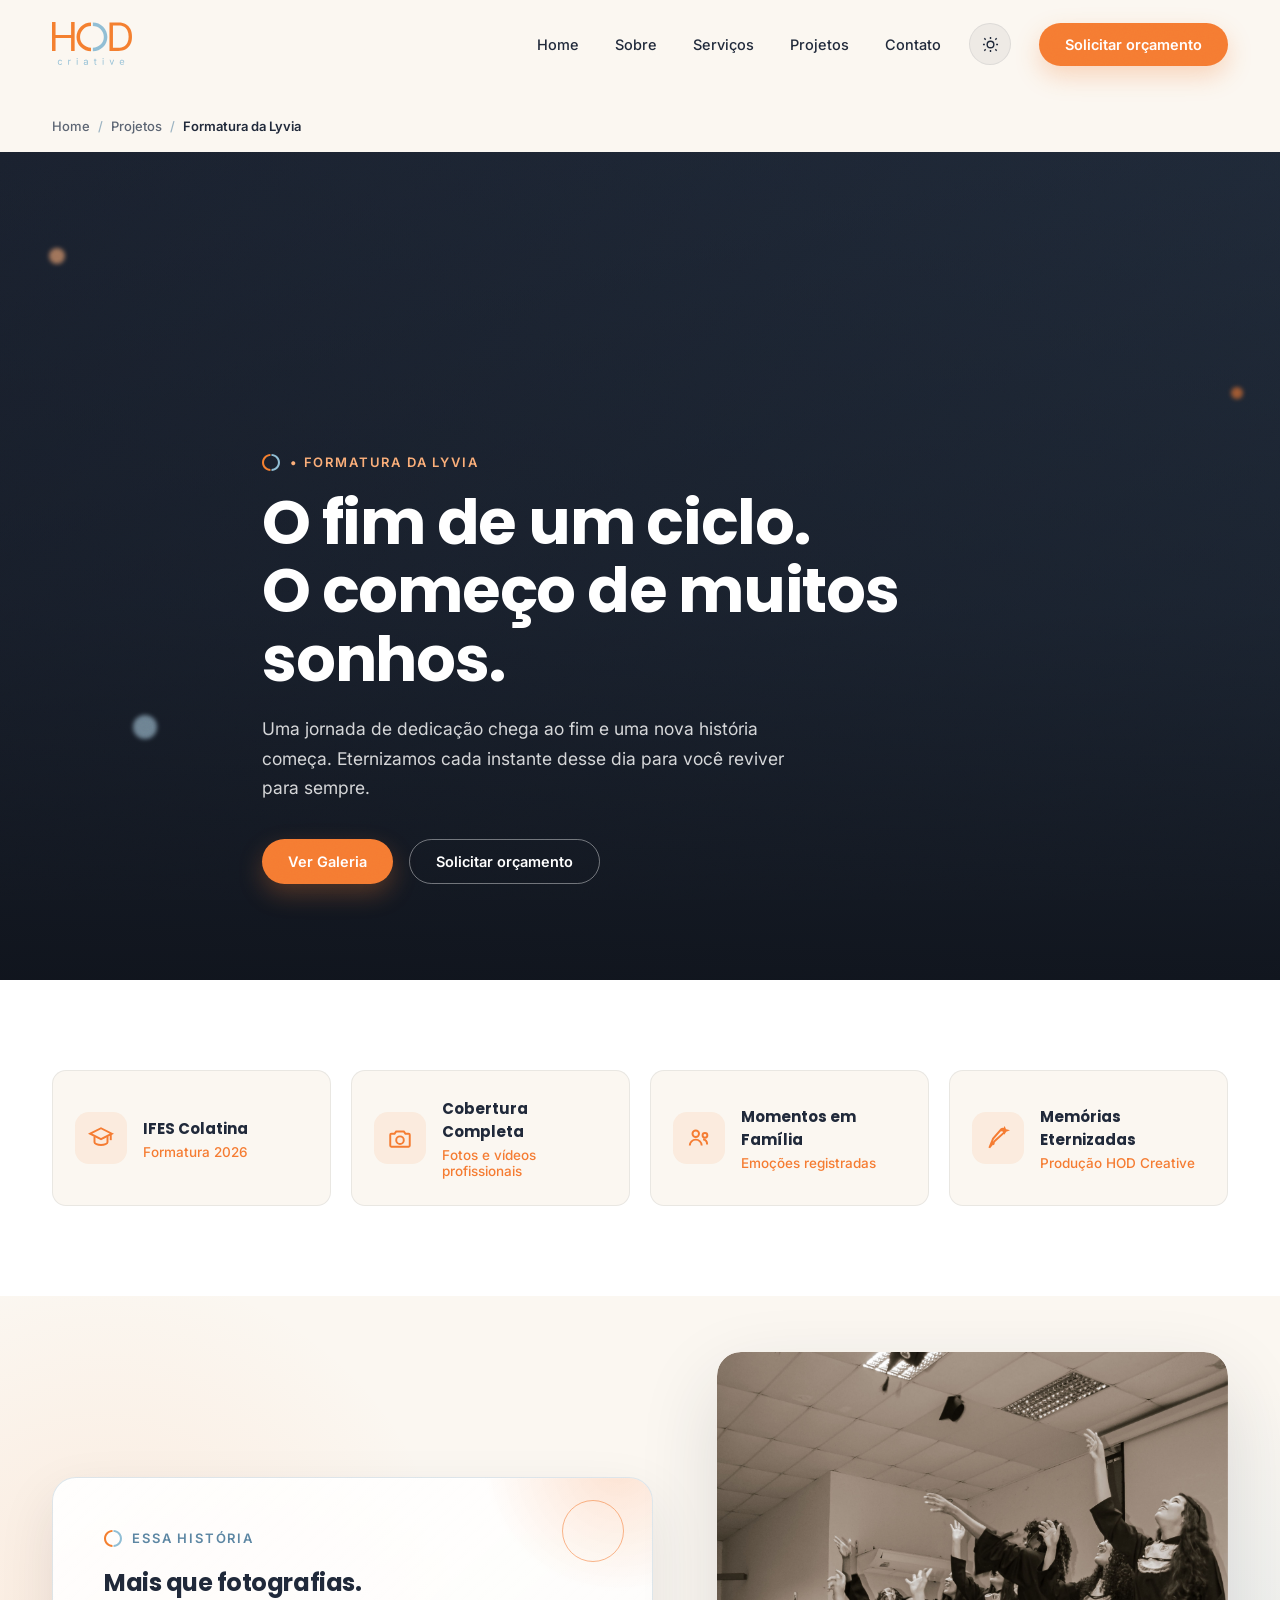
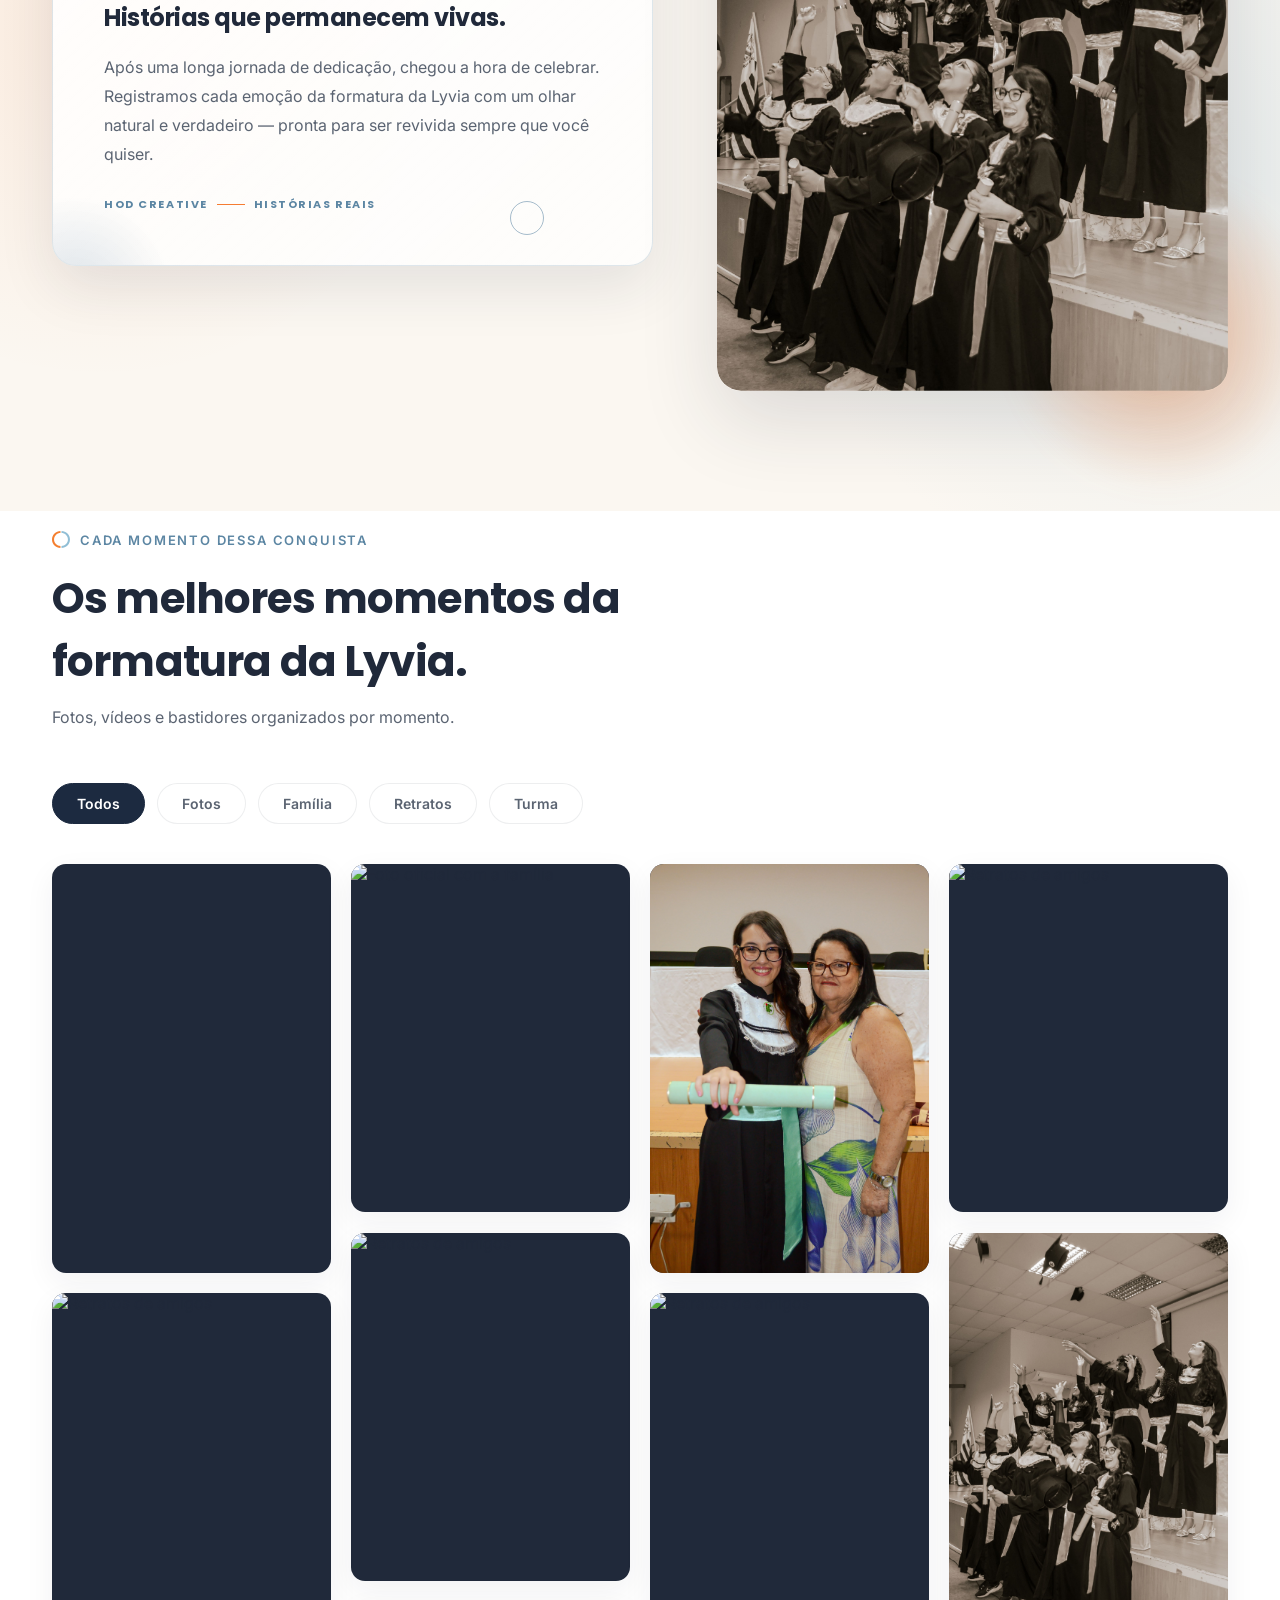
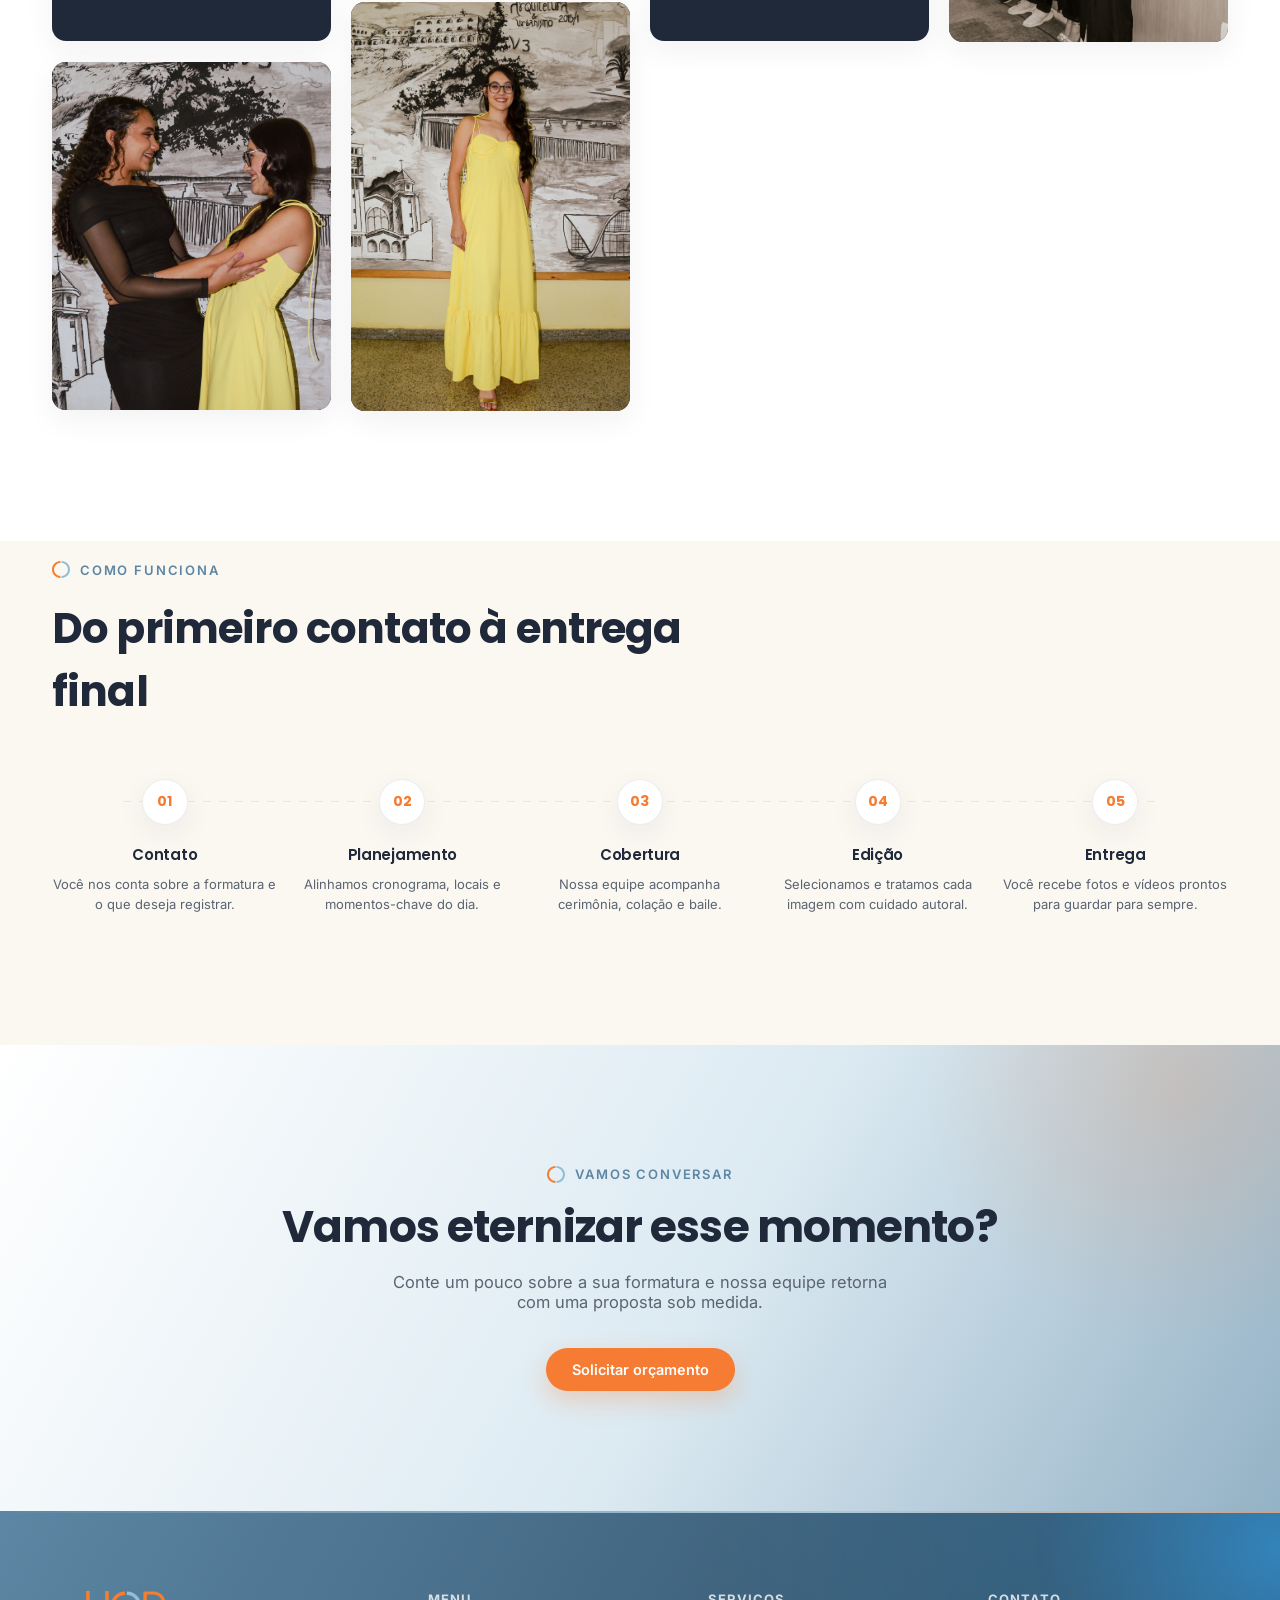
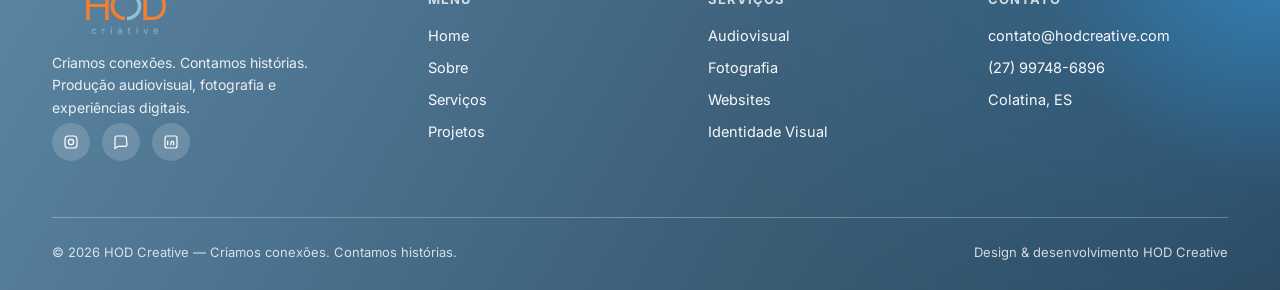
==== commit d7482b27: "Adicionando animações" ====
--- a/casamentos.html
+++ b/casamentos.html
@@ -3,18 +3,31 @@
 <head>
 <meta charset="UTF-8">
 <meta name="viewport" content="width=device-width, initial-scale=1.0">
-<title>Casamentos — HOD Creative</title>
-<meta name="description" content="Fotografias e vídeos produzidos pela HOD Creative para eternizar o Chá de Lingerie: momentos especiais, brincadeiras, detalhes da decoração e toda a emoção desse dia único.">
+<title>Formatura da Lyvia • IFES Colatina 2026 — HOD Creative</title>
+<meta name="description" content="Fotografias e filmes produzidos pela HOD Creative para eternizar formaturas: cerimônia, colação de grau, baile e bastidores.">
 <link rel="stylesheet" href="CSS/style.css">
-<link rel="stylesheet" href="CSS/casamentos.css">
+<link rel="stylesheet" href="CSS/formaturas.css">
 <link rel="shortcut icon" href="IMG/icon.svg" type="image/x-icon">
 
 <link rel="preconnect" href="https://fonts.googleapis.com">
 <link rel="preconnect" href="https://fonts.gstatic.com" crossorigin>
 <link href="https://fonts.googleapis.com/css2?family=Poppins:wght@400;500;600;700;800&family=Inter:wght@400;500;600&display=swap" rel="stylesheet">
 
+<!-- Aplica o tema salvo (ou a preferência do sistema) ANTES da renderização,
+     para evitar o "flash" de tema claro ao carregar a página. -->
+<script>
+    (function () {
+        var saved = localStorage.getItem('hod-theme');
+        var theme = saved || (window.matchMedia('(prefers-color-scheme: dark)').matches ? 'dark' : 'light');
+        document.documentElement.setAttribute('data-theme', theme);
+    })();
+</script>
+
 </head>
 <body>
+
+    <!-- GRAIN / TEXTURA CINEMATOGRÁFICA GLOBAL -->
+    <div class="grain-overlay" aria-hidden="true"></div>
 
     <!-- NAVBAR (idêntica à Home) -->
     <header id="siteHeader">
@@ -32,6 +45,17 @@
                     <li><a class="nav-link" href="index.html#projetos">Projetos</a></li>
                     <li><a class="nav-link" href="index.html#contato">Contato</a></li>
                 </ul>
+
+                <button class="theme-toggle" id="themeToggle" aria-label="Alternar tema claro/escuro" title="Alternar tema">
+                    <svg class="icon-sun" viewBox="0 0 24 24" fill="none" stroke="currentColor" stroke-width="1.8">
+                        <circle cx="12" cy="12" r="4.2"/>
+                        <path d="M12 2.5v2.4M12 19.1v2.4M4.2 4.2l1.7 1.7M18.1 18.1l1.7 1.7M2.5 12h2.4M19.1 12h2.4M4.2 19.8l1.7-1.7M18.1 5.9l1.7-1.7"/>
+                    </svg>
+                    <svg class="icon-moon" viewBox="0 0 24 24" fill="none" stroke="currentColor" stroke-width="1.8">
+                        <path d="M20 14.5A8.5 8.5 0 019.5 4a8.5 8.5 0 1010.5 10.5z"/>
+                    </svg>
+                </button>
+
                 <a href="index.html#contato" class="btn btn-primary">Solicitar orçamento</a>
             </nav>
 
@@ -49,6 +73,18 @@
         <a href="index.html#servicos">Serviços</a>
         <a href="index.html#projetos">Projetos</a>
         <a href="index.html#contato">Contato</a>
+
+        <button class="theme-toggle theme-toggle-mobile" id="themeToggleMobile" aria-label="Alternar tema claro/escuro">
+            <svg class="icon-sun" viewBox="0 0 24 24" fill="none" stroke="currentColor" stroke-width="1.8">
+                <circle cx="12" cy="12" r="4.2"/>
+                <path d="M12 2.5v2.4M12 19.1v2.4M4.2 4.2l1.7 1.7M18.1 18.1l1.7 1.7M2.5 12h2.4M19.1 12h2.4M4.2 19.8l1.7-1.7M18.1 5.9l1.7-1.7"/>
+                </svg>
+            <svg class="icon-moon" viewBox="0 0 24 24" fill="none" stroke="currentColor" stroke-width="1.8">
+                <path d="M20 14.5A8.5 8.5 0 019.5 4a8.5 8.5 0 1010.5 10.5z"/>
+            </svg>
+            <span>Tema</span>
+        </button>
+
         <a href="index.html#contato" class="btn btn-primary">Solicitar orçamento</a>
     </div>
 
@@ -59,7 +95,7 @@
             <span class="sep">/</span>
             <a href="index.html#projetos">Projetos</a>
             <span class="sep">/</span>
-            <span class="current">Casamentos</span>
+            <span class="current">Formatura da Lyvia</span>
         </div>
     </nav>
 
@@ -67,7 +103,7 @@
     <section class="grad-hero" id="gradHero">
 
         <div class="grad-hero-media">
-            <img src="IMG/lingerie/isaamigas.jpeg" alt="Formandos comemorando ao lançar os capelos ao ar" loading="eager" decoding="async">
+            <img src="IMG/formatura/formatura.jpeg" alt="Formandos comemorando ao lançar os capelos ao ar" loading="eager" decoding="async">
         </div>
         <div class="grad-hero-overlay" aria-hidden="true"></div>
 
@@ -81,12 +117,16 @@
 
             <span class="eyebrow">
                 <img src="IMG/icon.svg" alt="" class="eyebrow-icon">
-                Portfólio de Chá de Lingerie
+                • Formatura da Lyvia
             </span>
 
-            <h1>Um dia de risadas, carinho e memórias inesquecíveis.</h1>
-
-            <p class="lead">Registramos cada sorriso, cada abraço e cada detalhe do seu Chá de Lingerie com um olhar sensível e autêntico, transformando momentos especiais em lembranças para toda a vida.</p>
+            <h1>O fim de um ciclo. <br> 
+                O começo de muitos sonhos.</h1>
+
+            <p class="lead">
+                Uma jornada de dedicação chega ao fim e uma nova história começa. 
+                 Eternizamos cada instante desse dia para você reviver para sempre.
+            </p>
 
             <div class="hero-actions">
                 <a href="#gradGallery" class="btn btn-primary btn-magnetic">Ver Galeria</a>
@@ -96,29 +136,65 @@
         </div>
     </section>
 
-    <!-- ESTATÍSTICAS -->
+    <!-- INFORMAÇÕES DO EVENTO -->
     <section class="grad-stats">
         <div class="wrap">
-            <div class="grad-stats-grid">
-
-                <div class="grad-stat-card">
-                    <div class="num-big">120+</div>
-                    <div class="num-label">Eventos registrados</div>
-                </div>
-
-                <div class="grad-stat-card">
-                    <div class="num-big">8.500+</div>
-                    <div class="num-label">Fotos entregues</div>
-                </div>
-
-                <div class="grad-stat-card">
-                    <div class="num-big">250+</div>
-                    <div class="num-label">Vídeos produzidos</div>
-                </div>
-
-                <div class="grad-stat-card">
-                    <div class="num-big">100%</div>
-                    <div class="num-label">Clientes satisfeitos</div>
+            <div class="grad-info-grid">
+
+                <div class="grad-info-card">
+                    <span class="info-icon">
+                        <svg viewBox="0 0 24 24" fill="none" stroke-width="1.8">
+                            <path d="M2 8L12 3l10 5-10 5-10-5z"/>
+                            <path d="M6 10.5V16c0 1.1 2.7 2.5 6 2.5s6-1.4 6-2.5v-5.5"/>
+                            <path d="M21 8v6"/>
+                        </svg>
+                    </span>
+                    <div class="info-text">
+                        <h5>IFES Colatina</h5>
+                        <p>Formatura 2026</p>
+                    </div>
+                </div>
+
+                <div class="grad-info-card">
+                    <span class="info-icon">
+                        <svg viewBox="0 0 24 24" fill="none" stroke-width="1.8">
+                            <path d="M4 8h3l1.5-2h7L17 8h3a1 1 0 011 1v10a1 1 0 01-1 1H4a1 1 0 01-1-1V9a1 1 0 011-1z"/>
+                            <circle cx="12" cy="14" r="3.5"/>
+                        </svg>
+                    </span>
+                    <div class="info-text">
+                        <h5>Cobertura Completa</h5>
+                        <p>Fotos e vídeos profissionais</p>
+                    </div>
+                </div>
+
+                <div class="grad-info-card">
+                    <span class="info-icon">
+                        <svg viewBox="0 0 24 24" fill="none" stroke-width="1.8">
+                            <circle cx="9" cy="8" r="3"/>
+                            <path d="M3.5 19c0-3 2.5-5.5 5.5-5.5s5.5 2.5 5.5 5.5"/>
+                            <circle cx="17.5" cy="9.5" r="2.2"/>
+                            <path d="M15.8 13.2c2.1.4 3.7 2.4 3.7 4.8"/>
+                        </svg>
+                    </span>
+                    <div class="info-text">
+                        <h5>Momentos em Família</h5>
+                        <p>Emoções registradas</p>
+                    </div>
+                </div>
+
+                <div class="grad-info-card">
+                    <span class="info-icon">
+                        <svg viewBox="0 0 24 24" fill="none" stroke-width="1.8">
+                            <path d="M4 21l3.5-8.5L15 4a2 2 0 012.8 2.8l-8.3 7.5L4 21z"/>
+                            <path d="M18 3l.7 1.6L20.3 5l-1.6.7L18 7l-.7-1.6L15.7 5l1.6-.7L18 3z"/>
+                            <path d="M6 15.5l2.5 2.5"/>
+                        </svg>
+                    </span>
+                    <div class="info-text">
+                        <h5>Memórias Eternizadas</h5>
+                        <p>Produção HOD Creative</p>
+                    </div>
                 </div>
 
             </div>
@@ -136,17 +212,21 @@
                     <div class="grad-intro-card-content">
                     <span class="eyebrow">
                         <img src="IMG/icon.svg" alt="" class="eyebrow-icon">
-                        Nossa cobertura
+                        Essa história
                     </span>
-                    <h2>Mais que fotografias.<br>Momentos que merecem ser revividos.</h2>
-                    <p>O Chá de Lingerie é muito mais do que uma comemoração. É um encontro repleto de carinho, risadas, brincadeiras e pessoas especiais reunidas para celebrar uma nova fase da vida. Nossa missão é registrar cada detalhe de forma espontânea e elegante, preservando toda a emoção desse momento para que ele possa ser revivido sempre que você desejar.</p>
+                    <h2>Mais que fotografias.<br>Histórias que permanecem vivas.</h2>
+
+                    <p> Após uma longa jornada de dedicação, chegou a hora de celebrar. Registramos cada 
+                        emoção da formatura da Lyvia com um olhar natural e verdadeiro — pronta 
+                        para ser revivida sempre que você quiser.
+                    </p>
                     <span class="grad-intro-signature">HOD Creative <i></i> histórias reais</span>
                     </div>
                 </div>
 
                 <div class="grad-intro-media reveal" data-intro-parallax>
                     <span class="grad-intro-media-glow" aria-hidden="true"></span>
-                    <img src="IMG/camera.jpeg" alt="Fotógrafo registrando cerimônia de formatura" loading="lazy" decoding="async">
+                    <img src="IMG/formatura/turma.jpeg" alt="Fotógrafo registrando cerimônia de formatura" loading="lazy" decoding="async">
                 </div>
 
             </div>
@@ -160,9 +240,9 @@
             <div class="section-head reveal">
                 <span class="eyebrow">
                     <img src="IMG/icon.svg" alt="" class="eyebrow-icon">
-                    Cada detalhe dessa celebração
+                    Cada momento dessa conquista
                 </span>
-                <h2>Fotografias, vídeos e momentos organizados por categoria.</h2>
+                <h2>Os melhores momentos da formatura da Lyvia.</h2>
                 <p class="sub">Fotos, vídeos e bastidores organizados por momento.</p>
             </div>
 
@@ -170,232 +250,119 @@
                 <div class="filter-tabs grad-filters reveal">
                     <button class="filter-btn active" data-filter="all">Todos</button>
                     <button class="filter-btn" data-filter="foto">Fotos</button>
-                    <button class="filter-btn" data-filter="video">Vídeos</button>
-                    <button class="filter-btn" data-filter="decoracao">Decorações</button>
-                    <button class="filter-btn" data-filter="noiva">Noiva</button>
+                    <button class="filter-btn" data-filter="familia">Família</button>
+                    <button class="filter-btn" data-filter="retrato">Retratos</button>
+                    <button class="filter-btn" data-filter="turma">Turma</button>
                 </div>
             </div>
 
             <div class="grad-masonry" id="gradMasonry">
 
-                <a class="grad-item reveal" data-type="image" data-ratio="tall" data-category="foto noiva"
-                   data-lightbox="grad" data-full="IMG/lingerie/isabel.jpeg" data-caption="Chá de Lingerie - Isabel">
-                    <img src="IMG/lingerie/isabel.jpeg" alt="Foto da Noiva" loading="lazy" decoding="async">
-                    <div class="overlay">
-                        <span class="tag">Fotografia</span>
-                        <h5>Foto da Noiva</h5>
-                        <span class="view-btn">Ver em tela cheia</span>
-                    </div>
-                </a>
-<!--
-                <a class="grad-item reveal" data-type="video" data-ratio="square" data-category="video baile"
-                   data-lightbox="grad" data-full="IMG/formaturas/videos/baile-aftermovie.mp4" data-caption="Aftermovie — Baile de Formatura Engenharia">
-                    <video src="https://cdn.coverr.co/videos/coverr-friends-celebrating-at-a-party-2651/1080p.mp4" muted loop playsinline preload="metadata" poster="https://images.unsplash.com/photo-1541339907198-e08756dedf3f?auto=format&fit=crop&w=700&q=80"></video>
-                    <span class="cat-badge">Vídeo</span>
-                    <div class="play-btn">
-                        <svg viewBox="0 0 24 24"><path d="M8 5v14l11-7z"/></svg>
-                    </div>
-                    <div class="overlay">
-                        <span class="tag">Aftermovie</span>
-                        <h5>Baile — Engenharia Civil</h5>
-                        <span class="view-btn">Assistir</span>
-                    </div>
-                </a> -->
-
-                <a class="grad-item reveal" data-type="image" data-ratio="portrait" data-category="foto decoracao"
-                   data-lightbox="grad" data-full="IMG/lingerie/trab2.jpeg" data-caption="Decoração do Evento">
-                    <img src="IMG/lingerie/trab2.jpeg" alt="Decoração do Evento" loading="lazy" decoding="async">
-                    <div class="overlay">
-                        <span class="tag">Fotografia</span>
-                        <h5>Decoração do Evento</h5>
-                        <span class="view-btn">Ver em tela cheia</span>
-                    </div>
-                </a>
-
-                <a class="grad-item reveal" data-type="image" data-ratio="tall" data-category="foto noiva"
-                   data-lightbox="grad" data-full="IMG/lingerie/isabel2.jpeg" data-caption="Chá de Lingerie - Isabel">
-                    <img src="IMG/lingerie/isabel2.jpeg" alt="Foto da Noiva" loading="lazy" decoding="async">
-                    <div class="overlay">
-                        <span class="tag">Fotografia</span>
-                        <h5>Foto da Noiva</h5>
-                        <span class="view-btn">Ver em tela cheia</span>
-                    </div>
-                </a>
-
-                <a class="grad-item reveal" data-type="image" data-ratio="wide" data-category="foto decoracao"
-                   data-lightbox="grad" data-full="IMG/lingerie/deco.jpeg" data-caption="Chá de Lingerie - Isabel">
-                    <img src="IMG/lingerie/deco.jpeg" alt="Quadro - Decoração" loading="lazy" decoding="async">
-                    <div class="overlay">
-                        <span class="tag">Bastidores</span>
-                        <h5>Quadro - Decoração</h5>
-                        <span class="view-btn">Ver em tela cheia</span>
-                    </div>
-                </a>
-
-                <a class="grad-item reveal" data-type="image" data-ratio="tall" data-category="foto decoracao"
-                   data-lightbox="grad" data-full="IMG/lingerie/deco3.jpeg" data-caption="Chá de Lingerie - Isabel">
-                    <img src="IMG/lingerie/deco3.jpeg" alt="Decoração do Evento" loading="lazy" decoding="async">
-                    <div class="overlay">
-                        <span class="tag">Fotografia</span>
-                        <h5>Mesa - Docinhos</h5>
-                        <span class="view-btn">Ver em tela cheia</span>
-                    </div>
-                </a>
-
-               
-<a class="grad-item reveal" data-type="vimeo" data-ratio="vertical" data-category="video decoracao"
-                   data-lightbox="grad"
-                   data-full="https://player.vimeo.com/video/1210460356?badge=0&amp;autopause=0&amp;player_id=0&amp;app_id=58479"
-                   data-caption="Chá de Lingerie - Isabel">
-                    <div class="vimeo-embed">
-                        <iframe src="https://player.vimeo.com/video/1210460356?badge=0&amp;autopause=0&amp;player_id=0&amp;app_id=58479&amp;autoplay=1&amp;muted=1&amp;loop=1&amp;background=1"
-                                frameborder="0"
-                                allow="autoplay; fullscreen; picture-in-picture; clipboard-write; encrypted-media; web-share"
-                                referrerpolicy="strict-origin-when-cross-origin"
-                                title="lingerie"></iframe>
-                    </div>
-                    <div class="play-btn">
-                        <svg viewBox="0 0 24 24"><path d="M8 5v14l11-7z"/></svg>
-                    </div>
-                    <div class="overlay">
-                        <span class="tag">Vídeo</span>
-                        <h5>Vídeo - Decoração do Evento</h5>
-                        <span class="view-btn">Assistir</span>
-                    </div>
-                </a>
-
-                <a class="grad-item reveal" data-type="image" data-ratio="tall" data-category="foto decoracao"
-                   data-lightbox="grad" data-full="IMG/lingerie/trab1.jpeg" data-caption="Chá de Lingerie - Isabel">
-                    <img src="IMG/lingerie/trab1.jpeg" alt="Decoração do Evento" loading="lazy" decoding="async">
-                    <div class="overlay">
-                        <span class="tag">Fotografia</span>
-                        <h5>Decoração do Evento</h5>
-                        <span class="view-btn">Ver em tela cheia</span>
-                    </div>
-                </a>
-
-                <a class="grad-item reveal" data-type="image" data-ratio="portrait" data-category="foto"
-                   data-lightbox="grad" data-full="IMG/lingerie/deco4.jpeg" data-caption="Chá de Lingerie - Isabel">
-                    <img src="IMG/lingerie/deco4.jpeg" alt="Brincadeiras" loading="lazy" decoding="async">
-                    <div class="overlay">
-                        <span class="tag">Fotografia</span>
-                        <h5>Brincadeiras</h5>
-                        <span class="view-btn">Ver em tela cheia</span>
-                    </div>
-                </a>
-
-                    <a class="grad-item reveal" data-type="image" data-ratio="wide" data-category="foto"
-                   data-lightbox="grad" data-full="IMG/lingerie/isaamigas.jpeg" data-caption="Chá de Lingerie - Isabel">
-                    <img src="IMG/lingerie/isaamigas.jpeg" alt="Convidadas" loading="lazy" decoding="async">
-                    <div class="overlay">
-                        <span class="tag">Fotografia</span>
-                        <h5>Convidadas</h5>
-                        <span class="view-btn">Ver em tela cheia</span>
-                    </div>
-                </a>
-
-                
-<!--
-                <a class="grad-item reveal" data-type="video" data-ratio="wide" data-category="video baile"
-                   data-lightbox="grad" data-full="IMG/formaturas/videos/baile-highlights.mp4" data-caption="Highlights — Baile Arquitetura 2025">
-                    <video src="https://cdn.coverr.co/videos/coverr-a-toast-at-a-party-2652/1080p.mp4" muted loop playsinline preload="metadata" poster="https://images.unsplash.com/photo-1543269865-cbf427effbad?auto=format&fit=crop&w=900&q=80"></video>
-                    <span class="cat-badge">Vídeo</span>
-                    <div class="play-btn">
-                        <svg viewBox="0 0 24 24"><path d="M8 5v14l11-7z"/></svg>
-                    </div>
-                    <div class="overlay">
-                        <span class="tag">Highlights</span>
-                        <h5>Baile — Arquitetura</h5>
-                        <span class="view-btn">Assistir</span>
-                    </div>
-                </a>
-            -->
-
-<!--
-                <a class="grad-item reveal" data-type="image" data-ratio="wide" data-category="foto colacao"
-                   data-lightbox="grad" data-full="IMG/formatura/formatura.jpeg" data-caption="Colação de Grau — família presente">
-                    <img src="IMG/formatura/formatura.jpeg" alt="Família prestigiando a colação de grau" loading="lazy" decoding="async">
-                    <span class="cat-badge">Fotografia</span>
-                    <div class="overlay">
-                        <span class="tag">Fotografia</span>
-                        <h5>Formatura - IFES 2026</h5>
-                        <span class="view-btn">Ver em tela cheia</span>
-                    </div>
-                </a>-->
+                <a class="grad-item reveal" data-type="image" data-ratio="tall" data-category="foto retrato"
+                   data-lightbox="grad" data-full="IMG/formatura/lyvia.jpeg" data-caption="Lyvia • IFES Colatina 2026">
+                    <img src="IMG/formatura/lyvia.jpeg" alt="Foto Lyvia oficial" loading="lazy" decoding="async">
+                    <div class="overlay">
+                        <span class="tag">Fotografia</span>
+                        <h5>Retrato Oficial</h5>
+                        <span class="view-btn">Ver em tela cheia</span>
+                    </div>
+                </a>
+
+                <a class="grad-item reveal" data-type="image" data-ratio="portrait" data-category="foto familia"
+                   data-lightbox="grad" data-full="IMG/formatura/familia.jpeg" data-caption="Lyvia • IFES Colatina 2026">
+                    <img src="IMG/formatura/familia.jpeg" alt="Foto oficial com a família" loading="lazy" decoding="async">
+                    <div class="overlay">
+                        <span class="tag">Fotografia</span>
+                        <h5>Família</h5>
+                        <span class="view-btn">Ver em tela cheia</span>
+                    </div>
+                </a>
+
+                <a class="grad-item reveal" data-type="image" data-ratio="tall" data-category="foto familia"
+                   data-lightbox="grad" data-full="IMG/formatura/lyviavo.jpeg" data-caption="Lyvia • IFES Colatina 2026 2026">
+                    <img src="IMG/formatura/lyviavo.jpeg" alt="Foto com avó" loading="lazy" decoding="async">
+                    <div class="overlay">
+                        <span class="tag">Fotografia</span>
+                        <h5>Família</h5>
+                        <span class="view-btn">Ver em tela cheia</span>
+                    </div>
+                </a>
+
+                <a class="grad-item reveal" data-type="image" data-ratio="portrait" data-category="foto retrato"
+                   data-lightbox="grad" data-full="IMG/formatura/emili.jpeg" data-caption="Lyvia • IFES Colatina 2026">
+                    <img src="IMG/formatura/emili.jpeg" alt="Retratos de amigos" loading="lazy" decoding="async">
+                    <div class="overlay">
+                        <span class="tag">Fotografia</span>
+                        <h5>Retrato - Amigos</h5>
+                        <span class="view-btn">Ver em tela cheia</span>
+                    </div>
+                </a>
+
+                <a class="grad-item reveal" data-type="image" data-ratio="portrait" data-category="foto retrato"
+                   data-lightbox="grad" data-full="IMG/formatura/menina2.jpeg" data-caption="Lyvia • IFES Colatina 2026">
+                    <img src="IMG/formatura/menina2.jpeg" alt= "Retratos de amigos" loading="lazy" decoding="async">
+                    <div class="overlay">
+                        <span class="tag">Fotografia</span>
+                        <h5>Retrato - Amigos</h5>
+                        <span class="view-btn">Ver em tela cheia</span>
+                    </div>
+                </a>
+
+                <a class="grad-item reveal" data-type="image" data-ratio="tall" data-category="foto turma"
+                   data-lightbox="grad" data-full="IMG/formatura/turma.jpeg" data-caption="Formandos - IFES 2026">
+                    <img src="IMG/formatura/turma.jpeg" alt="Formandos lançando os capelos ao ar" loading="lazy" decoding="async">
+                    <div class="overlay">
+                        <span class="tag">Formandos</span>
+                        <h5>Formandos - IFES 2026</h5>
+                        <span class="view-btn">Ver em tela cheia</span>
+                    </div>
+                </a>
+
+                <a class="grad-item reveal" data-type="image" data-ratio="portrait" data-category="foto retrato"
+                   data-lightbox="grad" data-full="IMG/formatura/menina.jpeg" data-caption="Formatura - IFES 2026">
+                    <img src="IMG/formatura/menina.jpeg" alt="Retratos de amigos" loading="lazy" decoding="async">
+                    <div class="overlay">
+                        <span class="tag">Fotografia</span>
+                        <h5>Retrato - Amigos</h5>
+                        <span class="view-btn">Ver em tela cheia</span>
+                    </div>
+                </a>
+
+                <a class="grad-item reveal" data-type="image" data-ratio="portrait" data-category="foto retrato"
+                   data-lightbox="grad" data-full="IMG/formatura/menina3.jpeg" data-caption="Formatura - IFES 2026">
+                    <img src="IMG/formatura/menina3.jpeg" alt="Retratos de amigos" loading="lazy" decoding="async">
+                    <div class="overlay">
+                        <span class="tag">Fotografia</span>
+                        <h5>Retrato - Amigos</h5>
+                        <span class="view-btn">Ver em tela cheia</span>
+                    </div>
+                </a>
+
+                <a class="grad-item reveal" data-type="image" data-ratio="tall" data-category="foto retrato"
+                   data-lightbox="grad" data-full="IMG/formatura/lyviaama.jpeg" data-caption="Formandos - IFES 2026">
+                    <img src="IMG/formatura/lyviaama.jpeg" alt="Últimos registros da noite" loading="lazy" decoding="async">
+                    <div class="overlay">
+                        <span class="tag">Formandos</span>
+                        <h5>Celebração da conquista</h5>
+                        <span class="view-btn">Ver em tela cheia</span>
+                    </div>
+                </a>
+
+                <a class="grad-item reveal" data-type="image" data-ratio="portrait" data-category="foto retrato"
+                   data-lightbox="grad" data-full="IMG/formatura/lyviaemili.jpeg" data-caption="Formatura - IFES 2026">
+                    <img src="IMG/formatura/lyviaemili.jpeg" alt="Entre sorrisos" loading="lazy" decoding="async">
+                    <div class="overlay">
+                        <span class="tag">Fotografia</span>
+                        <h5>Retrato - Amigos</h5>
+                        <span class="view-btn">Ver em tela cheia</span>
+                    </div>
+                </a>
 
             </div>
         </div>
     </section>
 
-    <!-- VÍDEOS EM DESTAQUE -->
-    <section class="grad-featured">
-        <div class="wrap">
-
-            <div class="section-head reveal">
-                <span class="eyebrow">
-                    <img src="IMG/icon.svg" alt="" class="eyebrow-icon">
-                    Em destaque
-                </span>
-                <h2>Vídeos que resumem a emoção do dia</h2>
-            </div>
-
-            <div class="grad-featured-grid reveal">
-
-                <div class="grad-feat-main">
-                    <video src="https://cdn.coverr.co/videos/coverr-graduation-ceremony-9127/1080p.mp4" muted loop playsinline preload="metadata" poster="https://images.unsplash.com/photo-1523050854058-8df90110c9f1?auto=format&fit=crop&w=1200&q=80" aria-label="Aftermovie principal de formatura"></video>
-                </div>
-
-                <div class="grad-feat-side">
-                    <a class="grad-item" data-type="video" data-category="video" data-lightbox="grad" data-full="IMG/formaturas/videos/destaque-02.mp4" data-caption="Making of — Formatura Direito">
-                        <video src="https://cdn.coverr.co/videos/coverr-friends-celebrating-at-a-party-2651/1080p.mp4" muted loop playsinline preload="metadata" poster="https://images.unsplash.com/photo-1571260899304-425eee4c7efc?auto=format&fit=crop&w=600&q=80"></video>
-                    </a>
-                    <a class="grad-item" data-type="video" data-category="video" data-lightbox="grad" data-full="IMG/formaturas/videos/destaque-03.mp4" data-caption="Convidados — Baile de Gala">
-                        <video src="https://cdn.coverr.co/videos/coverr-a-toast-at-a-party-2652/1080p.mp4" muted loop playsinline preload="metadata" poster="https://images.unsplash.com/photo-1541339907198-e08756dedf3f?auto=format&fit=crop&w=600&q=80"></video>
-                    </a>
-                    <a class="grad-item" data-type="video" data-category="video" data-lightbox="grad" data-full="IMG/formaturas/videos/destaque-04.mp4" data-caption="Discurso do Paraninfo">
-                        <video src="https://cdn.coverr.co/videos/coverr-graduation-ceremony-9127/1080p.mp4" muted loop playsinline preload="metadata" poster="https://images.unsplash.com/photo-1600880292203-757bb62b4baf?auto=format&fit=crop&w=600&q=80"></video>
-                    </a>
-                    <a class="grad-item" data-type="video" data-category="video" data-lightbox="grad" data-full="IMG/formaturas/videos/destaque-05.mp4" data-caption="Últimos preparativos">
-                        <video src="https://cdn.coverr.co/videos/coverr-friends-celebrating-at-a-party-2651/1080p.mp4" muted loop playsinline preload="metadata" poster="https://images.unsplash.com/photo-1592280771190-3e2e4d571952?auto=format&fit=crop&w=600&q=80"></video>
-                    </a>
-                </div>
-
-            </div>
-        </div>
-    </section>
-
-    <!-- BASTIDORES -->
-    <section class="grad-backstage">
-        <div class="wrap">
-            <div class="grid">
-
-                <div class="reveal">
-                    <span class="eyebrow">
-                        <img src="IMG/icon.svg" alt="" class="eyebrow-icon">
-                        Bastidores
-                    </span>
-                    <h2>O que acontece antes das câmeras ligarem</h2>
-                    <p>Chegamos horas antes para captar os últimos ajustes, o nervosismo bom da espera e os abraços entre colegas de turma. É nesses instantes, muitas vezes despercebidos, que nascem os registros mais genuínos de toda a cobertura.</p>
-                    <p>Uma equipe dedicada acompanha cada etapa — da concentração antes da entrada até a última taça erguida no baile — garantindo que nenhum momento se perca.</p>
-                </div>
-
-                <div class="grad-backstage-grid reveal">
-                    <a data-lightbox="grad" data-type="image" data-full="IMG/formaturas/fotos/bastidores-03.jpg" data-caption="Bastidores — concentração antes da cerimônia">
-                        <img src="https://images.unsplash.com/photo-1470229722913-7c0e2dbbafd3?auto=format&fit=crop&w=500&q=80" alt="Bastidores da concentração antes da cerimônia" loading="lazy" decoding="async">
-                    </a>
-                    <a data-lightbox="grad" data-type="image" data-full="IMG/formaturas/fotos/bastidores-04.jpg" data-caption="Bastidores — equipe HOD Creative em ação">
-                        <img src="https://images.unsplash.com/photo-1523580494863-6f3031224c94?auto=format&fit=crop&w=500&q=80" alt="Equipe HOD Creative registrando os bastidores" loading="lazy" decoding="async">
-                    </a>
-                    <a data-lightbox="grad" data-type="image" data-full="IMG/formaturas/fotos/bastidores-05.jpg" data-caption="Bastidores — últimos retoques">
-                        <img src="https://images.unsplash.com/photo-1560785496-3c9d27877182?auto=format&fit=crop&w=500&q=80" alt="Últimos retoques antes da formatura" loading="lazy" decoding="async">
-                    </a>
-                </div>
-
-            </div>
-        </div>
-    </section>
-
-    <!-- DEPOIMENTOS -->
+    <!-- DEPOIMENTOS 
     <section class="grad-testi">
         <div class="wrap">
             <div class="section-head reveal">
@@ -411,55 +378,55 @@
 
             <div class="grad-testi-card">
                 <div class="grad-testi-stars">★★★★★</div>
-                <p>“A equipe capturou cada detalhe da nossa colação com uma sensibilidade incrível. As fotos parecem cinema.”</p>
+                <p>"A equipe capturou cada detalhe da nossa colação com uma sensibilidade incrível. As fotos parecem cinema."</p>
                 <div class="grad-testi-who"><b>Camila Rezende</b><span>Direito — 2026</span></div>
             </div>
 
             <div class="grad-testi-card">
                 <div class="grad-testi-stars">★★★★★</div>
-                <p>“O aftermovie do baile ficou tão bom que assistimos em família várias vezes. Emocionante.”</p>
+                <p>"O aftermovie do baile ficou tão bom que assistimos em família várias vezes. Emocionante."</p>
                 <div class="grad-testi-who"><b>Lucas Andrade</b><span>Engenharia Civil — 2025</span></div>
             </div>
 
             <div class="grad-testi-card">
                 <div class="grad-testi-stars">★★★★★</div>
-                <p>“Profissionalismo do início ao fim. Nos sentimos à vontade o tempo todo diante das câmeras.”</p>
+                <p>"Profissionalismo do início ao fim. Nos sentimos à vontade o tempo todo diante das câmeras."</p>
                 <div class="grad-testi-who"><b>Marina Souza</b><span>Odontologia — 2026</span></div>
             </div>
 
             <div class="grad-testi-card">
                 <div class="grad-testi-stars">★★★★★</div>
-                <p>“Entrega rápida, edição impecável e um olhar muito sensível para os bastidores. Recomendo de olhos fechados.”</p>
+                <p>"Entrega rápida, edição impecável e um olhar muito sensível para os bastidores. Recomendo de olhos fechados."</p>
                 <div class="grad-testi-who"><b>Rafael Lima</b><span>Administração — 2025</span></div>
-            </div>
-
-            <!-- duplicado para o loop contínuo do carrossel -->
+            </div>-->
+
+            <!-- duplicado para o loop contínuo do carrossel 
             <div class="grad-testi-card" aria-hidden="true">
                 <div class="grad-testi-stars">★★★★★</div>
-                <p>“A equipe capturou cada detalhe da nossa colação com uma sensibilidade incrível. As fotos parecem cinema.”</p>
+                <p>"A equipe capturou cada detalhe da nossa colação com uma sensibilidade incrível. As fotos parecem cinema."</p>
                 <div class="grad-testi-who"><b>Camila Rezende</b><span>Direito — 2026</span></div>
             </div>
 
             <div class="grad-testi-card" aria-hidden="true">
                 <div class="grad-testi-stars">★★★★★</div>
-                <p>“O aftermovie do baile ficou tão bom que assistimos em família várias vezes. Emocionante.”</p>
+                <p>"O aftermovie do baile ficou tão bom que assistimos em família várias vezes. Emocionante."</p>
                 <div class="grad-testi-who"><b>Lucas Andrade</b><span>Engenharia Civil — 2025</span></div>
             </div>
 
             <div class="grad-testi-card" aria-hidden="true">
                 <div class="grad-testi-stars">★★★★★</div>
-                <p>“Profissionalismo do início ao fim. Nos sentimos à vontade o tempo todo diante das câmeras.”</p>
+                <p>"Profissionalismo do início ao fim. Nos sentimos à vontade o tempo todo diante das câmeras."</p>
                 <div class="grad-testi-who"><b>Marina Souza</b><span>Odontologia — 2026</span></div>
             </div>
 
             <div class="grad-testi-card" aria-hidden="true">
                 <div class="grad-testi-stars">★★★★★</div>
-                <p>“Entrega rápida, edição impecável e um olhar muito sensível para os bastidores. Recomendo de olhos fechados.”</p>
+                <p>"Entrega rápida, edição impecável e um olhar muito sensível para os bastidores. Recomendo de olhos fechados."</p>
                 <div class="grad-testi-who"><b>Rafael Lima</b><span>Administração — 2025</span></div>
             </div>
 
         </div>
-    </section>
+    </section>-->
 
     <!-- PROCESSO -->
     <section class="grad-process">
@@ -468,7 +435,7 @@
             <div class="section-head reveal">
                 <span class="eyebrow">
                     <img src="IMG/icon.svg" alt="" class="eyebrow-icon">
-                    Como registramos o seu evento
+                    Como funciona
                 </span>
                 <h2>Do primeiro contato à entrega final</h2>
             </div>
@@ -478,31 +445,31 @@
                 <div class="grad-step">
                     <div class="dot">01</div>
                     <h4>Contato</h4>
-                    <p>Você nos conta como será o Evento e quais momentos deseja eternizar.</p>
+                    <p>Você nos conta sobre a formatura e o que deseja registrar.</p>
                 </div>
 
                 <div class="grad-step">
                     <div class="dot">02</div>
                     <h4>Planejamento</h4>
-                    <p>Alinhamos horário, local, estilo das fotos e todos os detalhes importantes.</p>
+                    <p>Alinhamos cronograma, locais e momentos-chave do dia.</p>
                 </div>
 
                 <div class="grad-step">
                     <div class="dot">03</div>
                     <h4>Cobertura</h4>
-                    <p>Registramos toda a celebração com discrição, criatividade e sensibilidade.</p>
+                    <p>Nossa equipe acompanha cerimônia, colação e baile.</p>
                 </div>
 
                 <div class="grad-step">
                     <div class="dot">04</div>
                     <h4>Edição</h4>
-                    <p>Selecionamos e tratamos cada fotografia preservando sua essência e emoção.</p>
+                    <p>Selecionamos e tratamos cada imagem com cuidado autoral.</p>
                 </div>
 
                 <div class="grad-step">
                     <div class="dot">05</div>
                     <h4>Entrega</h4>
-                    <p>Você recebe uma galeria completa para guardar e compartilhar esse momento especial.</p>
+                    <p>Você recebe fotos e vídeos prontos para guardar para sempre.</p>
                 </div>
 
             </div>
@@ -519,8 +486,8 @@
                 <img src="IMG/icon.svg" alt="" class="eyebrow-icon">
                 Vamos conversar
             </span>
-            <h2>Vamos registrar esse momento especial?</h2>
-            <p>Conte um pouco sobre o seu Evento e nossa equipe preparará uma proposta personalizada para transformar essa celebração em lembranças inesquecíveis.</p>
+            <h2>Vamos eternizar esse momento?</h2>
+            <p>Conte um pouco sobre a sua formatura e nossa equipe retorna com uma proposta sob medida.</p>
             <a href="index.html#contato" class="btn btn-primary btn-magnetic">Solicitar orçamento</a>
         </div>
 
@@ -623,8 +590,9 @@
             <svg viewBox="0 0 24 24" fill="none" stroke-width="2"><path d="M9 6l6 6-6 6"/></svg>
         </button>
     </div>
-
-    <script src="JS/casamentos.js"></script>
+    
+    <script src="JS/theme.js"></script>
+    <script src="JS/formaturas.js"></script>
 
 </body>
 </html>
--- a/CSS/style.css
+++ b/CSS/style.css
@@ -638,35 +638,119 @@
 .play-btn svg{width:20px;height:20px;margin-left:3px;fill:var(--orange);}
 
 /* ---------- DIFERENCIAIS ---------- */
-.diff{padding:110px 0;background:var(--off-white);overflow:hidden;transition:background-color .5s var(--ease);}
-
-/* Gradiente animado sutil ao fundo, reforça o "diferencial" da seção */
+.diff{
+    padding:120px 0;
+    background:var(--off-white);
+    overflow:hidden;
+    transition:background-color .5s var(--ease);
+}
+
 .diff-bg{
-    position:absolute;inset:0;z-index:0;
-    background:linear-gradient(120deg, rgba(245,124,50,.12), rgba(169,201,220,.2), rgba(245,124,50,.12));
-    background-size:220% 220%;animation:gradientDrift 16s ease-in-out infinite;pointer-events:none;
+    position:absolute;inset:0;z-index:0;pointer-events:none;
+    background:
+        radial-gradient(circle, rgba(32,41,58,0.05) 1px, transparent 1.4px) 0 0/26px 26px,
+        linear-gradient(120deg, rgba(245,124,50,.10), rgba(169,201,220,.16), rgba(245,124,50,.10));
+    background-size:26px 26px, 220% 220%;
+    animation:gradientDrift 16s ease-in-out infinite;
 }
 @keyframes gradientDrift{
-    0% { background-position:0% 50%; }
-    50% { background-position:100% 50%; }
-    100% { background-position:0% 50%; }
+    0%,100% { background-position:0 0, 0% 50%; }
+    50%     { background-position:0 0, 100% 50%; }
 }
 .diff .wrap{position:relative;z-index:1;}
 
-.diff-grid{display:grid;grid-template-columns:repeat(4,1fr);gap:12px;padding:12px;background:#FFF0E3;border-radius:var(--radius);overflow:hidden;transition:background-color .5s var(--ease);}
+.diff-grid{
+    display:grid;grid-template-columns:repeat(4,1fr);gap:20px;
+}
+
 .diff-card{
-    background:var(--white);padding:44px 30px;text-align:center;position:relative;overflow:hidden;
-    border-radius:var(--radius-sm);transition:transform .4s var(--ease), box-shadow .4s var(--ease), background-color .5s var(--ease);
-}
-.diff-card:hover{transform:translateY(-6px);box-shadow:var(--shadow-md);}
-.diff-card::before{content:"";position:absolute;background:var(--orange);transition:width .5s ease;top:0;left:0;width:0;height:3px;}
+    position:relative;isolation:isolate;overflow:hidden;
+    background:
+        radial-gradient(circle 200px at var(--mx,50%) var(--my,50%),
+            color-mix(in srgb, var(--accent, var(--orange)) 10%, transparent), transparent 70%),
+        var(--white);
+    padding:44px 30px;text-align:center;
+    border-radius:var(--radius-sm);
+    border:1px solid var(--line);
+    box-shadow:var(--shadow-sm);
+    transition:transform .45s var(--ease), box-shadow .45s var(--ease), border-color .4s var(--ease);
+}
+
+/* Número animado (injetado via JS) — mesmo lugar do antigo ::after */
+.diff-num{
+    position:absolute;top:-14px;right:8px;
+    font-family:'Poppins',sans-serif;font-size:66px;font-weight:800;
+    color:var(--accent, var(--orange));opacity:.07;
+    z-index:0;line-height:1;pointer-events:none;
+    transition:opacity .4s var(--ease), transform .5s var(--ease);
+}
+.diff-card:hover .diff-num{opacity:.14;transform:translateY(4px) scale(1.06);}
+
+/* Linha de destaque no topo */
+.diff-card::before{
+    content:"";position:absolute;top:0;left:0;width:0;height:3px;
+    background:linear-gradient(90deg, var(--accent, var(--orange)), transparent);
+    transition:width .5s ease;z-index:2;
+}
 .diff-card:hover::before{width:100%;}
 
-.diff-icon{width:46px;height:46px;margin:0 auto 20px;transition:transform .5s var(--ease);}
-.diff-card:hover .diff-icon{transform:rotate(12deg) scale(1.1);}
-.diff-icon svg{width:100%;height:100%;stroke:var(--orange);}
-.diff-card h4{font-size:17px;font-weight:600;margin-bottom:8px;}
-.diff-card p{font-size:13.5px;color:var(--ink-soft);line-height:1.6;}
+.diff-card:hover{
+    transform:translateY(-8px);
+    box-shadow:0 24px 50px rgba(32,41,58,.14), 0 0 0 1px var(--accent, var(--orange)) inset;
+    border-color:var(--accent, var(--orange));
+}
+
+.diff-card:nth-child(1){--accent:var(--orange);}
+.diff-card:nth-child(2){--accent:var(--blue-deep);}
+.diff-card:nth-child(3){--accent:var(--orange);}
+.diff-card:nth-child(4){--accent:var(--blue-deep);}
+
+.diff-icon{
+    position:relative;z-index:1;
+    width:60px;height:60px;margin:0 auto 22px;
+    display:flex;align-items:center;justify-content:center;
+    border-radius:50%;
+    background:color-mix(in srgb, var(--accent, var(--orange)) 12%, transparent);
+    border:1.5px solid color-mix(in srgb, var(--accent, var(--orange)) 30%, transparent);
+    transition:transform .5s var(--ease), background .4s var(--ease), box-shadow .4s var(--ease);
+    animation:iconBreathe 4s ease-in-out infinite;
+}
+.diff-card:hover .diff-icon{
+    animation-play-state:paused;
+    transform:rotate(12deg) scale(1.12);
+    box-shadow:0 0 0 9px color-mix(in srgb, var(--accent, var(--orange)) 10%, transparent);
+}
+@keyframes iconBreathe{
+    0%,100% { transform:scale(1); }
+    50%     { transform:scale(1.06); }
+}
+
+/* Linha embaixo do ícone, fecha o "sanduíche" com a linha do topo */
+.diff-icon::after{
+    content:"";position:absolute;bottom:-30px;left:50%;translate:-50% 0;
+    width:0;height:2px;background:var(--accent, var(--orange));
+    transition:width .5s ease .1s;
+}
+.diff-card:hover .diff-icon::after{width:34px;}
+
+.diff-icon svg{width:26px;height:26px;stroke:var(--accent, var(--orange));transition:stroke .3s;}
+
+.diff-card h4{position:relative;z-index:1;font-size:17px;font-weight:600;margin-bottom:8px;margin-top:10px;}
+.diff-card p{position:relative;z-index:1;font-size:13.5px;color:var(--ink-soft);line-height:1.6;}
+
+/* Entrada em cascata com leve "bounce" */
+.diff-card.reveal{
+    opacity:0;transform:translateY(30px) scale(.92) rotate(-2deg);
+    transition:opacity .7s var(--ease), transform .7s cubic-bezier(.34,1.56,.64,1);
+}
+.diff-card.reveal.in{transform:translateY(0) scale(1) rotate(0deg);opacity:1;}
+
+@media (prefers-reduced-motion: reduce){
+    .diff-icon{animation:none;}
+}
+
+@media (max-width:1024px){ .diff-grid{grid-template-columns:repeat(2,1fr);} }
+@media (max-width:560px){ .diff-grid{grid-template-columns:1fr;gap:14px;} .diff{padding:72px 0;} }
 
 /* ---------- CTA ---------- */
 .cta{
@@ -1022,12 +1106,24 @@
     html[data-theme="dark"] .proj-item[data-category="web"]{ animation:none; }
 }
 
-/* Diferenciais */
+/* Diferenciais — tema escuro */
 html[data-theme="dark"] .diff{background:var(--off-white);}
 html[data-theme="dark"] .diff-bg{
-    background:linear-gradient(120deg, rgba(245,124,50,.16), rgba(92,134,163,.22), rgba(245,124,50,.16));
-}
-html[data-theme="dark"] .diff-grid{background:var(--ink-900);}
+    background:
+        radial-gradient(circle, rgba(245,247,250,0.045) 1px, transparent 1.4px) 0 0/26px 26px,
+        linear-gradient(120deg, rgba(245,124,50,.16), rgba(92,134,163,.22), rgba(245,124,50,.16));
+    background-size:26px 26px, 220% 220%;
+}
+html[data-theme="dark"] .diff-card{
+    background:
+        radial-gradient(circle 200px at var(--mx,50%) var(--my,50%),
+            color-mix(in srgb, var(--accent, var(--orange)) 14%, transparent), transparent 70%),
+        linear-gradient(160deg, var(--ink-850) 0%, var(--ink-900) 100%);
+    border-color:var(--line);
+}
+html[data-theme="dark"] .diff-card:hover{
+    box-shadow:0 24px 55px rgba(0,0,0,.42), 0 0 0 1px var(--accent, var(--orange)) inset;
+}
 
 /* CTA */
 html[data-theme="dark"] .cta{
@@ -1176,3 +1272,48 @@
 body .grad-intro-media { overflow:visible; isolation:isolate; transition:transform .55s var(--ease),box-shadow .55s var(--ease); will-change:transform; } body .grad-intro-media-glow { position:absolute; z-index:-1; width:65%; aspect-ratio:1; right:-20%; bottom:-17%; border-radius:50%; background:radial-gradient(circle,rgba(245,124,50,.42),transparent 68%); filter:blur(12px); animation:introGlowPulse 6s ease-in-out infinite reverse; } body .grad-intro-media:hover { box-shadow:0 30px 70px rgba(32,41,58,.20); } body .grad-intro-media img { border-radius:inherit; clip-path:inset(0 round var(--radius)); transition:transform .8s var(--ease),filter .5s var(--ease); } body .grad-intro-media:hover img { transform:scale(1.045); filter:saturate(1.06) contrast(1.02); }
 @keyframes introGlowPulse { 0%,100% { transform:scale(1); opacity:.65; } 50% { transform:scale(1.16); opacity:1; } } @keyframes introOrbit { to { transform:rotate(360deg); } }
 html[data-theme="dark"] body .grad-intro { background:radial-gradient(circle at 8% 40%,rgba(245,124,50,.13),transparent 28%),radial-gradient(circle at 92% 60%,rgba(92,134,163,.18),transparent 32%),var(--off-white); } html[data-theme="dark"] body .grad-intro-card { border-color:rgba(169,201,220,.15); background:linear-gradient(140deg,rgba(28,42,64,.88),rgba(14,20,32,.92)); box-shadow:0 24px 60px rgba(0,0,0,.35),inset 0 1px rgba(255,255,255,.05); } html[data-theme="dark"] body .grad-intro-card:hover { border-color:rgba(245,124,50,.52); box-shadow:0 30px 75px rgba(0,0,0,.48),0 0 28px rgba(245,124,50,.10); } @media (prefers-reduced-motion:reduce) { body .grad-intro-card,body .grad-intro-media { transform:none !important; transition:none; } body .grad-intro-card::before,body .grad-intro-media-glow,body .grad-intro-orbit { animation:none; } }
+
+
+.scroll-progress{
+    position:fixed;top:0;left:0;height:3px;width:0%;z-index:1300;
+    background:linear-gradient(90deg,var(--orange),var(--blue-deep));
+    transition:width .1s linear;pointer-events:none;
+}
+
+
+.btn-pulse{position:relative;}
+.btn-pulse::before{
+    content:"";position:absolute;inset:-4px;border-radius:100px;
+    border:2px solid var(--orange);opacity:0;
+    animation:btnPulseRing 2.6s ease-out infinite;pointer-events:none;
+}
+@keyframes btnPulseRing{
+    0%{opacity:.55;transform:scale(1);}
+    100%{opacity:0;transform:scale(1.18);}
+}
+@media (prefers-reduced-motion: reduce){.btn-pulse::before{animation:none;}}
+
+.hero-copy h1 .word{
+    display:inline-block;opacity:0;transform:translateY(28px);
+    animation:wordReveal .8s var(--ease) forwards;
+}
+@keyframes wordReveal{ to{opacity:1;transform:translateY(0);} }
+@media (prefers-reduced-motion: reduce){
+    .hero-copy h1 .word{animation:none;opacity:1;transform:none;}
+}
+
+
+.service-icon svg path, .service-icon svg circle, .service-icon svg rect{
+    stroke-dasharray:100;stroke-dashoffset:100;
+    transition:stroke-dashoffset 1s var(--ease) .2s;
+}
+.service-card.reveal.in .service-icon svg path,
+.service-card.reveal.in .service-icon svg circle,
+.service-card.reveal.in .service-icon svg rect{
+    stroke-dashoffset:0;
+}
+@media (prefers-reduced-motion: reduce){
+    .service-icon svg path, .service-icon svg circle, .service-icon svg rect{
+        stroke-dasharray:none;stroke-dashoffset:0;transition:none;
+    }
+}
--- a/CSS/formaturas.css
+++ b/CSS/formaturas.css
@@ -0,0 +1,695 @@
+/* =========================================================
+   FORMATURAS.CSS
+   Extensão do style.css principal — reaproveita 100% dos
+   tokens (:root), tipografia, cores, sombras e componentes
+   já existentes (btn, eyebrow, reveal, section-head, cta,
+   filter-tabs, about-card...). Aqui só entram os componentes
+   NOVOS e exclusivos desta página.
+   ========================================================= */
+
+/* ---------- BREADCRUMB ---------- */
+.breadcrumb {
+    padding: 118px 0 18px;
+    background: var(--off-white);
+}
+
+.breadcrumb .wrap {
+    display: flex;
+    align-items: center;
+    flex-wrap: wrap;
+    gap: 8px;
+    font-size: 13px;
+    font-weight: 500;
+    color: var(--ink-soft);
+}
+
+.breadcrumb a {
+    transition: color .3s;
+}
+
+.breadcrumb a:hover {
+    color: var(--orange);
+}
+
+.breadcrumb .sep {
+    color: var(--blue-deep);
+    opacity: .6;
+}
+
+.breadcrumb .current {
+    color: var(--ink);
+    font-weight: 600;
+}
+
+/* ---------- HERO FORMATURAS ---------- */
+.grad-hero {
+    position: relative;
+    min-height: 92vh;
+    display: flex;
+    align-items: flex-end;
+    overflow: hidden;
+    background: var(--ink);
+}
+
+.grad-hero-media {
+    position: absolute;
+    inset: 0;
+    z-index: 0;
+}
+
+.grad-hero-media img {
+    width: 100%;
+    height: 100%;
+    object-fit: cover;
+    transform: scale(1.08);
+    animation: gradHeroZoom 18s var(--ease) infinite alternate;
+}
+
+@keyframes gradHeroZoom {
+    0% { transform: scale(1.08); }
+    100% { transform: scale(1); }
+}
+
+.grad-hero-overlay {
+    position: absolute;
+    inset: 0;
+    background:
+        linear-gradient(0deg, rgba(15,19,27,.92) 0%, rgba(15,19,27,.55) 45%, rgba(15,19,27,.35) 100%),
+        linear-gradient(120deg, rgba(32,41,58,.35), rgba(92,134,163,.18));
+    z-index: 1;
+}
+
+.grad-hero-fx {
+    position: absolute;
+    inset: -10% -5%;
+    z-index: 2;
+    pointer-events: none;
+}
+
+.grad-hero .wrap {
+    position: relative;
+    z-index: 3;
+    padding-bottom: 96px;
+    max-width: 820px;
+}
+
+.grad-hero .eyebrow {
+    color: var(--orange-soft);
+}
+
+.grad-hero h1 {
+    font-size: clamp(36px, 5.2vw, 62px);
+    font-weight: 700;
+    line-height: 1.1;
+    color: #fff;
+    margin-bottom: 20px;
+}
+
+.grad-hero p.lead {
+    font-size: 17.5px;
+    line-height: 1.7;
+    color: rgba(255,255,255,.82);
+    max-width: 540px;
+    margin-bottom: 36px;
+}
+
+.grad-hero .hero-actions {
+    margin-bottom: 0;
+}
+
+/* ---------- INFORMAÇÕES DO EVENTO ---------- */
+.grad-stats {
+    padding: 90px 0;
+    background: var(--white);
+    overflow: hidden; /* evita que o parallax vaze para fora da seção */
+}
+
+.grad-info-grid {
+    display: grid;
+    grid-template-columns: repeat(4, 1fr);
+    gap: 20px;
+}
+
+.grad-info-card {
+    --parallaxY: 0px;
+    --tiltX: 0deg;
+    --tiltY: 0deg;
+
+    position: relative;
+    z-index: 1;
+
+    display: flex;
+    align-items: center;
+    gap: 16px;
+    background: var(--off-white);
+    border: 1px solid var(--line);
+    border-radius: var(--radius-sm);
+    padding: 26px 22px;
+
+    will-change: transform;
+    transform: translateY(var(--parallaxY)) rotateX(var(--tiltX)) rotateY(var(--tiltY));
+    transition: transform .25s var(--ease), border-color .4s var(--ease), box-shadow .4s var(--ease), z-index 0s;
+}
+
+.grad-info-card:hover {
+    z-index: 5;
+    transform: translateY(var(--parallaxY)) rotateX(var(--tiltX)) rotateY(var(--tiltY)) scale(1.02) translateY(-4px);
+    border-color: var(--orange);
+    box-shadow: 0 16px 34px rgba(245,124,50,.16);
+}
+
+.grad-info-card .info-icon {
+    flex: none;
+    display: flex;
+    align-items: center;
+    justify-content: center;
+    width: 52px;
+    height: 52px;
+    border-radius: 14px;
+    background: rgba(245,124,50,.1);
+    animation: infoIconFloat 4.5s ease-in-out infinite;
+    transition: background .4s var(--ease);
+}
+
+.grad-info-card:hover .info-icon {
+    background: rgba(245,124,50,.16);
+}
+
+.grad-info-card .info-icon svg {
+    width: 26px;
+    height: 26px;
+    stroke: var(--orange);
+    fill: none;
+}
+
+/* delay escalonado para os ícones não flutuarem em sincronia */
+.grad-info-card:nth-child(2) .info-icon { animation-delay: .4s; }
+.grad-info-card:nth-child(3) .info-icon { animation-delay: .8s; }
+.grad-info-card:nth-child(4) .info-icon { animation-delay: 1.2s; }
+
+@keyframes infoIconFloat {
+    0%, 100% { transform: translateY(0) rotate(0deg); }
+    50%      { transform: translateY(-6px) rotate(-4deg); }
+}
+
+.grad-info-card .info-text h5 {
+    font-family: 'Poppins', sans-serif;
+    font-size: 15px;
+    font-weight: 700;
+    color: var(--ink);
+    margin-bottom: 4px;
+}
+
+.grad-info-card .info-text p {
+    font-size: 13.5px;
+    font-weight: 500;
+    color: var(--orange);
+}
+
+@media (prefers-reduced-motion: reduce) {
+    .grad-info-card .info-icon { animation: none; }
+    .grad-info-card { transition: none; }
+}
+
+/* ---------- FILTERS (usa .filter-tabs / .filter-btn originais) ---------- */
+.grad-filters-wrap {
+    overflow-x: auto;
+    overflow-y: hidden;
+    -webkit-overflow-scrolling: touch;
+    scrollbar-width: none;
+    margin: -8px -32px 32px;
+    padding: 8px 32px;
+}
+
+.grad-filters-wrap::-webkit-scrollbar { display: none; }
+
+.grad-filters-wrap .filter-tabs {
+    flex-wrap: nowrap;
+    margin-bottom: 0;
+    width: max-content;
+}
+
+/* ---------- GALERIA (masonry inteligente, mesmo motor do index) ---------- */
+.grad-gallery { padding: 20px 0 130px; background: var(--white); }
+
+.grad-masonry { position: relative; }
+
+.grad-item {
+    position: absolute;
+    top: 0; left: 0;
+    margin: 0;
+    border-radius: var(--radius-sm);
+    overflow: hidden;
+    box-shadow: var(--shadow-sm);
+    cursor: pointer;
+    visibility: hidden;
+    background: var(--ink);
+    transition: opacity .35s var(--ease), transform .35s var(--ease), box-shadow .4s var(--ease), left .4s var(--ease), top .4s var(--ease);
+}
+
+.grad-item.filtered-out { display: none; }
+
+.grad-item img,
+.grad-item video {
+    width: 100%;
+    height: 100%;
+    object-fit: cover;
+    display: block;
+    transition: transform .7s var(--ease);
+}
+
+.grad-item:hover img,
+.grad-item:hover video {
+    transform: scale(1.07);
+}
+
+.grad-item .cat-badge {
+    position: absolute;
+    top: 14px; left: 14px;
+    z-index: 2;
+    font-size: 10.5px;
+    font-weight: 700;
+    text-transform: uppercase;
+    letter-spacing: .06em;
+    padding: 6px 13px;
+    border-radius: 100px;
+    color: #fff;
+    background: rgba(245,124,50,.92);
+    backdrop-filter: blur(4px);
+}
+
+.grad-item[data-type="video"] .cat-badge {
+    background: rgba(92,134,163,.92);
+}
+
+.grad-item .overlay {
+    position: absolute;
+    inset: 0;
+    background: linear-gradient(0deg, rgba(20,26,36,.85) 0%, rgba(20,26,36,.1) 55%, transparent 75%);
+    opacity: 0;
+    transition: opacity .4s var(--ease);
+    display: flex;
+    flex-direction: column;
+    justify-content: flex-end;
+    padding: 20px;
+}
+
+.grad-item:hover .overlay,
+.grad-item:focus-within .overlay { opacity: 1; }
+
+.grad-item .overlay .tag {
+    font-size: 11px;
+    text-transform: uppercase;
+    letter-spacing: .1em;
+    color: var(--blue);
+    font-weight: 600;
+    margin-bottom: 6px;
+}
+
+.grad-item .overlay h5 {
+    color: #fff;
+    font-size: 15.5px;
+    font-weight: 600;
+    margin-bottom: 10px;
+    font-family: 'Poppins', sans-serif;
+}
+
+.grad-item .overlay .view-btn {
+    display: inline-flex;
+    align-items: center;
+    gap: 8px;
+    background: #fff;
+    color: #14181f; /* fixo, em vez de var(--ink) */
+    font-size: 12.5px;
+    font-weight: 600;
+    padding: 8px 16px;
+    border-radius: 100px;
+    width: fit-content;
+    transform: translateY(10px);
+    opacity: 0;
+    transition: all .4s var(--ease) .05s;
+}
+
+.grad-item:hover .view-btn { transform: translateY(0); opacity: 1; }
+
+.grad-item .play-btn {
+    position: absolute;
+    top: 50%; left: 50%;
+    transform: translate(-50%,-50%) scale(.85);
+    width: 54px; height: 54px;
+    border-radius: 50%;
+    background: rgba(255,255,255,.92);
+    display: flex; align-items: center; justify-content: center;
+    opacity: 0;
+    transition: all .4s var(--ease);
+    pointer-events: none;
+}
+
+.grad-item[data-type="video"]:hover .play-btn { opacity: 1; transform: translate(-50%,-50%) scale(1); }
+
+.grad-item .play-btn svg { width: 18px; height: 18px; margin-left: 2px; fill: var(--orange); }
+
+/* proporções variadas para o efeito editorial de masonry */
+.grad-item[data-ratio="tall"] { aspect-ratio: 3/4.4; }
+.grad-item[data-ratio="wide"] { aspect-ratio: 4/2.6; }
+.grad-item[data-ratio="square"] { aspect-ratio: 1/1; }
+.grad-item[data-ratio="portrait"] { aspect-ratio: 4/5; }
+
+/* ---------- INTRO (reaproveita padrão .about) ---------- */
+.grad-intro { padding: 40px 0 110px; background: var(--off-white); }
+
+.grad-intro .grid {
+    display: grid;
+    grid-template-columns: 1fr 0.85fr;
+    gap: 64px;
+    align-items: center;
+}
+
+.grad-intro h2 { margin-bottom: 18px; }
+
+.grad-intro p {
+    font-size: 16px;
+    line-height: 1.8;
+    color: var(--ink-soft);
+    max-width: 520px;
+}
+
+.grad-intro-media {
+    position: relative;
+    border-radius: var(--radius);
+    overflow: hidden;
+    box-shadow: var(--shadow-lg);
+    aspect-ratio: 4/5;
+}
+
+.grad-intro-media img {
+    width: 100%; height: 100%; object-fit: cover;
+}
+
+/* ---------- VÍDEOS EM DESTAQUE ---------- */
+.grad-featured { padding: 20px 0 130px; background: var(--white); }
+
+.grad-featured-grid {
+    display: grid;
+    grid-template-columns: 1.5fr 1fr;
+    gap: 22px;
+}
+
+.grad-feat-main,
+.grad-feat-side .grad-item {
+    border-radius: var(--radius-sm);
+    overflow: hidden;
+    position: relative;
+    box-shadow: var(--shadow-md);
+    aspect-ratio: 16/10;
+    background: var(--ink);
+    cursor: pointer;
+}
+
+.grad-feat-main video,
+.grad-feat-side video { width: 100%; height: 100%; object-fit: cover; }
+
+.grad-feat-side {
+    display: grid;
+    grid-template-columns: 1fr 1fr;
+    gap: 16px;
+}
+
+.grad-feat-side .grad-item { aspect-ratio: 4/3.4; }
+
+/* ---------- BASTIDORES ---------- */
+.grad-backstage { padding: 20px 0 130px; background: var(--off-white); }
+
+.grad-backstage .grid {
+    display: grid;
+    grid-template-columns: 1fr 1.3fr;
+    gap: 56px;
+    align-items: center;
+}
+
+.grad-backstage p {
+    font-size: 15.5px;
+    line-height: 1.8;
+    color: var(--ink-soft);
+    max-width: 480px;
+    margin-bottom: 10px;
+}
+
+.grad-backstage-grid {
+    display: grid;
+    grid-template-columns: repeat(3, 1fr);
+    gap: 14px;
+}
+
+.grad-backstage-grid img {
+    width: 100%;
+    aspect-ratio: 4/5;
+    object-fit: cover;
+    border-radius: var(--radius-sm);
+    box-shadow: var(--shadow-sm);
+    transition: transform .5s var(--ease), box-shadow .5s var(--ease);
+}
+
+.grad-backstage-grid img:hover {
+    transform: translateY(-6px);
+    box-shadow: var(--shadow-md);
+}
+
+.grad-backstage-grid a:nth-child(2) img { margin-top: 24px; }
+
+/* ---------- DEPOIMENTOS ---------- */
+.grad-testi { padding: 20px 0 130px; background: var(--white); overflow: hidden; }
+
+.grad-testi-track {
+    display: flex;
+    gap: 22px;
+    animation: gradTestiScroll 34s linear infinite;
+    width: max-content;
+}
+
+.grad-testi:hover .grad-testi-track { animation-play-state: paused; }
+
+.grad-testi-card {
+    width: 340px;
+    flex: none;
+    background: var(--off-white);
+    border: 1px solid var(--line);
+    border-radius: var(--radius-sm);
+    padding: 30px 28px;
+}
+
+.grad-testi-stars { color: var(--orange); font-size: 15px; letter-spacing: 2px; margin-bottom: 14px; }
+
+.grad-testi-card p {
+    font-size: 14.5px;
+    line-height: 1.7;
+    color: var(--ink);
+    margin-bottom: 20px;
+}
+
+.grad-testi-who b { display: block; font-size: 14.5px; font-weight: 600; }
+.grad-testi-who span { font-size: 12.5px; color: var(--ink-soft); }
+
+@keyframes gradTestiScroll {
+    0% { transform: translateX(0); }
+    100% { transform: translateX(-50%); }
+}
+
+@media (prefers-reduced-motion: reduce) {
+    .grad-testi-track { animation: none; overflow-x: auto; }
+}
+
+/* ---------- PROCESSO ---------- */
+.grad-process { padding: 20px 0 130px; background: var(--off-white); }
+
+.grad-process-line {
+    position: relative;
+    display: grid;
+    grid-template-columns: repeat(5, 1fr);
+    gap: 12px;
+}
+
+.grad-process-line::before {
+    content: "";
+    position: absolute;
+    top: 22px;
+    left: 6%;
+    right: 6%;
+    height: 1.5px;
+    background: repeating-linear-gradient(90deg, var(--line) 0 8px, transparent 8px 16px);
+    z-index: 0;
+}
+
+.grad-step {
+    position: relative;
+    z-index: 1;
+    text-align: center;
+}
+
+.grad-step .dot {
+    width: 46px; height: 46px;
+    border-radius: 50%;
+    background: #fff;
+    border: 1.5px solid var(--line);
+    display: flex; align-items: center; justify-content: center;
+    margin: 0 auto 18px;
+    font-family: 'Poppins', sans-serif;
+    font-weight: 700;
+    color: var(--orange);
+    font-size: 14px;
+    box-shadow: var(--shadow-sm);
+    transition: all .4s var(--ease);
+}
+
+.grad-step:hover .dot {
+    background: var(--orange);
+    color: #fff;
+    transform: scale(1.1);
+}
+
+.grad-step h4 { font-size: 15px; font-weight: 600; margin-bottom: 8px; }
+.grad-step p { font-size: 13px; color: var(--ink-soft); line-height: 1.6; }
+
+/* ---------- LIGHTBOX ---------- */
+.grad-lightbox {
+    position: fixed;
+    inset: 0;
+    z-index: 3000;
+    background: rgba(15,19,27,.96);
+    display: flex;
+    align-items: center;
+    justify-content: center;
+    opacity: 0;
+    visibility: hidden;
+    transition: opacity .35s var(--ease);
+    backdrop-filter: blur(6px);
+}
+
+.grad-lightbox.open { opacity: 1; visibility: visible; }
+
+.grad-lightbox-stage {
+    position: relative;
+    max-width: min(1100px, 92vw);
+    max-height: 86vh;
+    width: 100%;
+    display: flex;
+    align-items: center;
+    justify-content: center;
+    transform: scale(.92);
+    transition: transform .35s var(--ease);
+}
+
+.grad-lightbox.open .grad-lightbox-stage { transform: scale(1); }
+
+.grad-lightbox-stage img,
+.grad-lightbox-stage video {
+    max-width: 100%;
+    max-height: 86vh;
+    border-radius: 14px;
+    box-shadow: var(--shadow-lg);
+    object-fit: contain;
+}
+
+.grad-lightbox-close,
+.grad-lightbox-prev,
+.grad-lightbox-next {
+    position: absolute;
+    display: flex;
+    align-items: center;
+    justify-content: center;
+    width: 46px; height: 46px;
+    border-radius: 50%;
+    background: rgba(255,255,255,.1);
+    border: 1.5px solid rgba(255,255,255,.25);
+    color: #fff;
+    transition: all .3s var(--ease);
+    cursor: pointer;
+}
+
+.grad-lightbox-close:hover,
+.grad-lightbox-prev:hover,
+.grad-lightbox-next:hover {
+    background: var(--orange);
+    border-color: var(--orange);
+}
+
+.grad-lightbox-close { top: 22px; right: 22px; }
+.grad-lightbox-prev { left: 18px; top: 50%; transform: translateY(-50%); }
+.grad-lightbox-next { right: 18px; top: 50%; transform: translateY(-50%); }
+
+.grad-lightbox-close svg,
+.grad-lightbox-prev svg,
+.grad-lightbox-next svg { width: 20px; height: 20px; stroke: currentColor; }
+
+.grad-lightbox-counter {
+    position: absolute;
+    bottom: 22px; left: 50%;
+    transform: translateX(-50%);
+    color: rgba(255,255,255,.75);
+    font-size: 13px;
+    font-weight: 600;
+    letter-spacing: .04em;
+}
+
+.grad-lightbox-caption {
+    position: absolute;
+    top: 22px; left: 22px;
+    color: rgba(255,255,255,.85);
+    font-size: 13px;
+    font-weight: 600;
+    max-width: 60%;
+}
+
+/* ---------- RESPONSIVO ---------- */
+@media (max-width: 1024px) {
+    .grad-info-grid { grid-template-columns: repeat(2,1fr); }
+    .grad-intro .grid { grid-template-columns: 1fr; }
+    .grad-intro-media { order: -1; max-height: 380px; }
+    .grad-featured-grid { grid-template-columns: 1fr; }
+    .grad-backstage .grid { grid-template-columns: 1fr; gap: 32px; }
+    .grad-process-line { grid-template-columns: repeat(5,1fr); }
+}
+
+@media (max-width: 820px) {
+    .breadcrumb { padding-top: 96px; }
+    .grad-hero { min-height: 78vh; }
+    .grad-process-line { grid-template-columns: repeat(2,1fr); row-gap: 34px; }
+    .grad-process-line::before { display: none; }
+    .grad-feat-side { grid-template-columns: 1fr 1fr; }
+}
+
+@media (max-width: 560px) {
+    .grad-filters-wrap { margin: -8px -20px 32px; padding: 8px 20px; }
+    .grad-info-grid { grid-template-columns: 1fr; gap: 12px; }
+    .grad-info-card { padding: 20px 18px; }
+    .grad-backstage-grid { grid-template-columns: 1fr 1fr; }
+    .grad-backstage-grid a:nth-child(2) img { margin-top: 0; }
+    .grad-lightbox-prev, .grad-lightbox-next { width: 40px; height: 40px; }
+    .grad-lightbox-caption { max-width: 80%; font-size: 12px; }
+}
+
+@media (hover: none) {
+    .grad-item .overlay { opacity: 1; }
+    .grad-item .view-btn { opacity: 1; transform: translateY(0); }
+    .grad-item[data-type="video"] .play-btn { opacity: 1; transform: translate(-50%,-50%) scale(1); }
+}
+
+/* ---------- HEADER (ajuste específico desta página) ----------
+   Nas outras páginas o header fica sobre um Hero escuro no topo, então o
+   menu nasce branco (#fff) e só escurece com a classe .scrolled, ao rolar.
+   Aqui não existe esse Hero escuro logo abaixo do header — a .breadcrumb
+   (clara no tema claro) fica exposta desde o início — então o menu precisa
+   usar a cor do tema (var(--ink)) já no estado inicial, e não o branco fixo. */
+#siteHeader nav.menu a.nav-link{
+    color: var(--ink);
+}
+
+#siteHeader .theme-toggle:not(.theme-toggle-mobile){
+    background: rgba(32,41,58,0.06);
+    border-color: var(--line);
+    color: var(--ink);
+}
+
+#siteHeader .burger span{
+    background: var(--ink);
+}
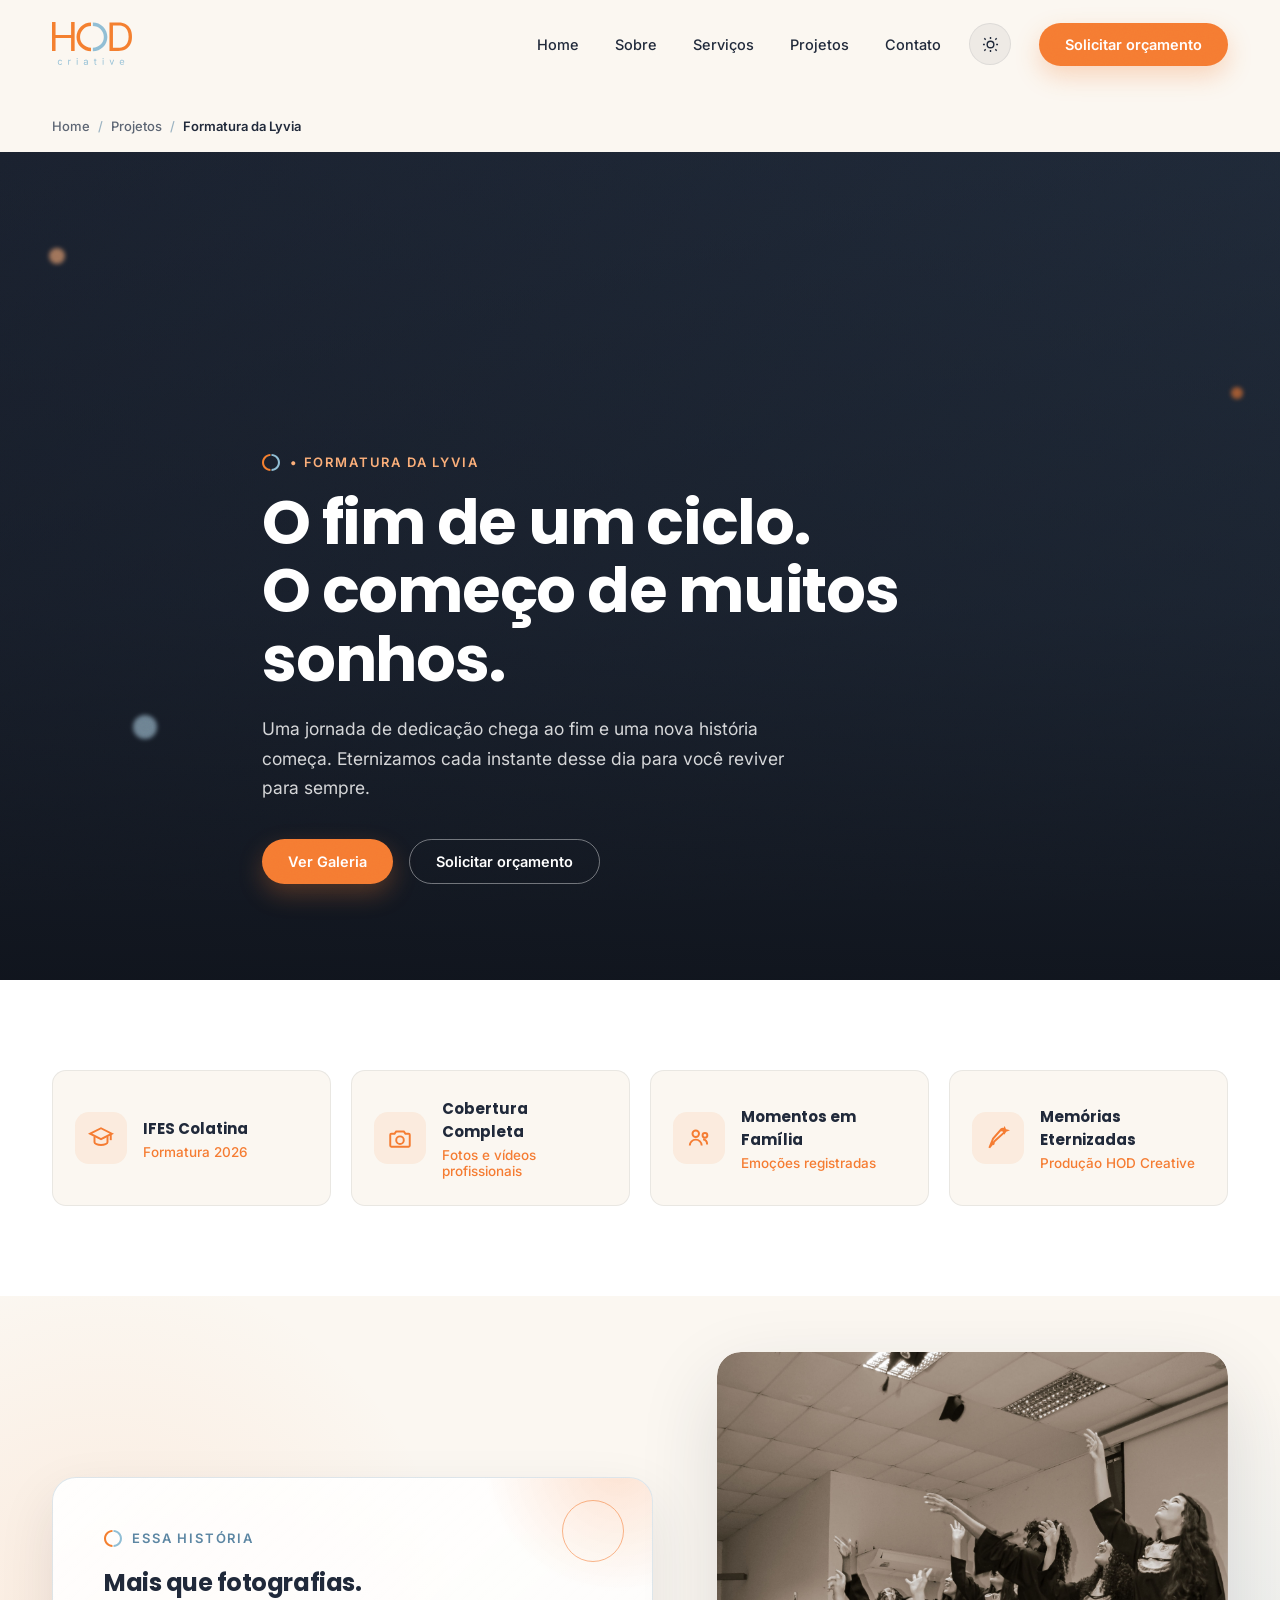
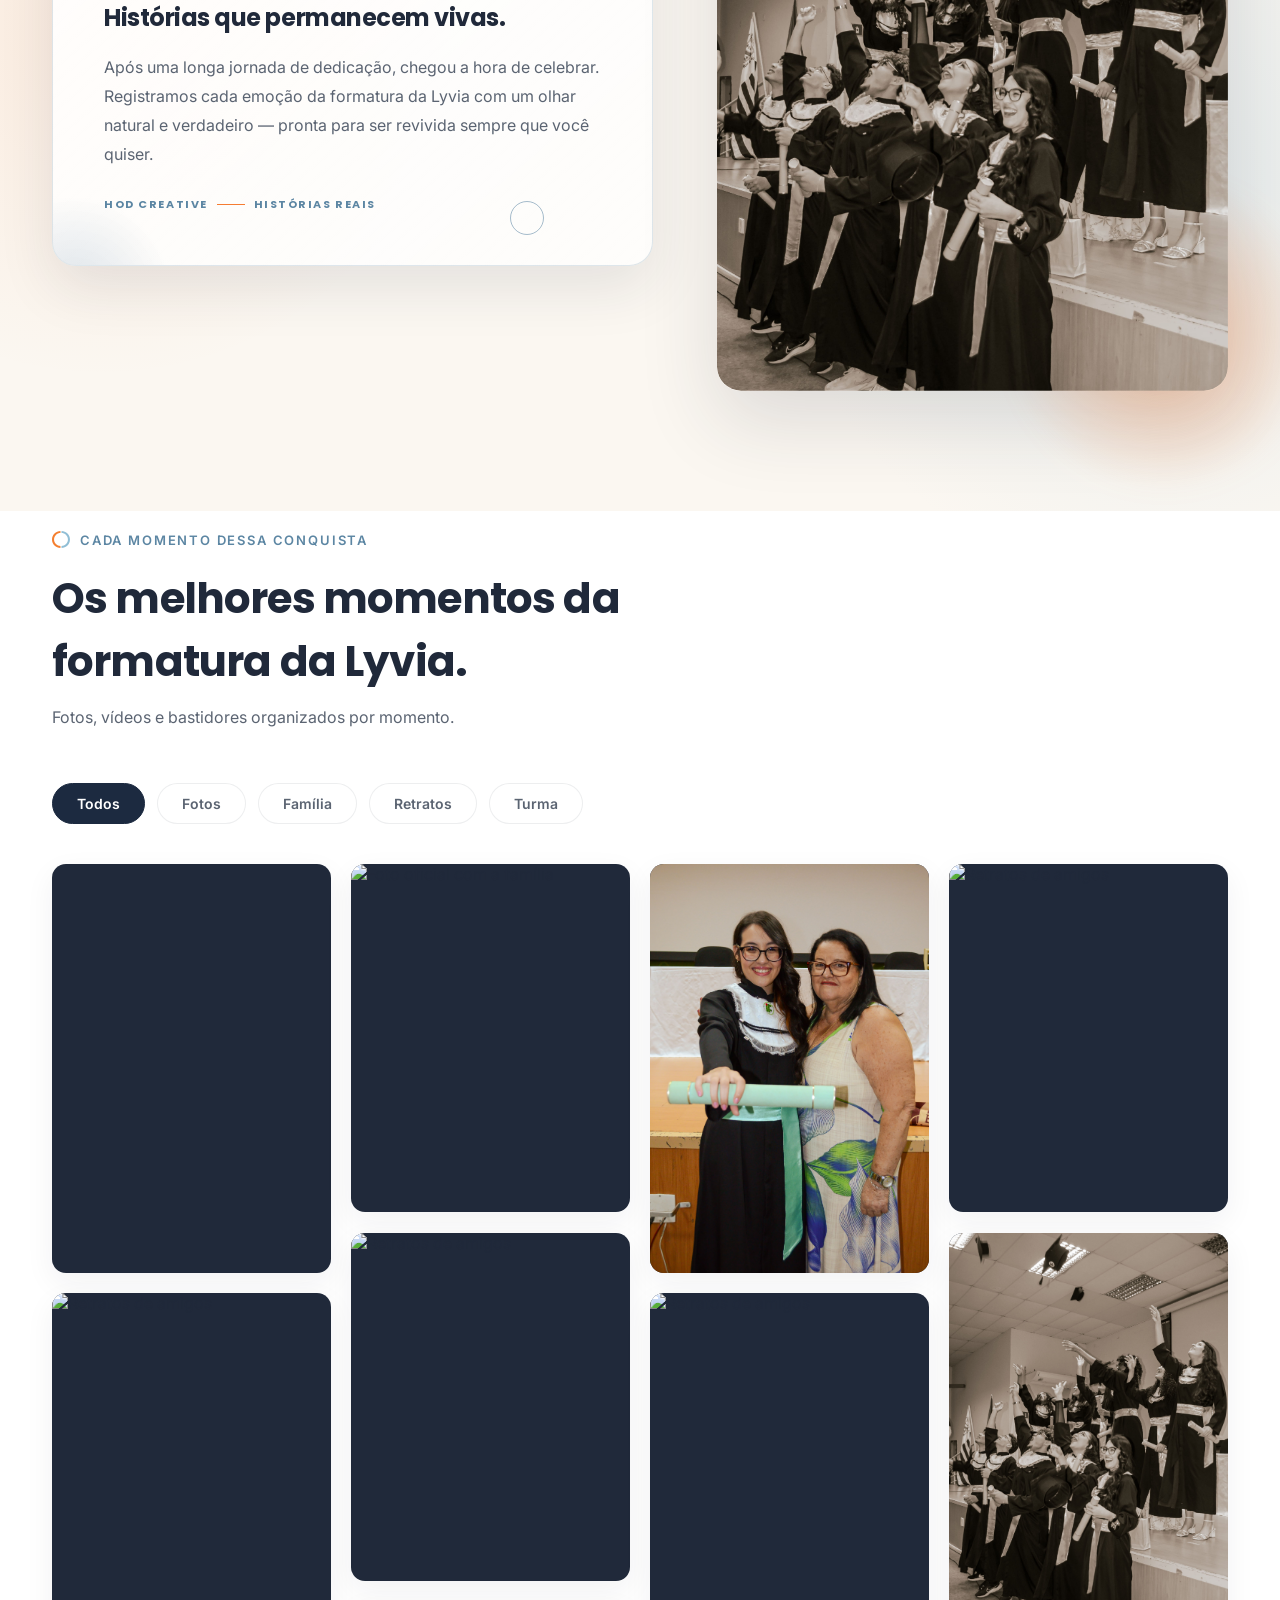
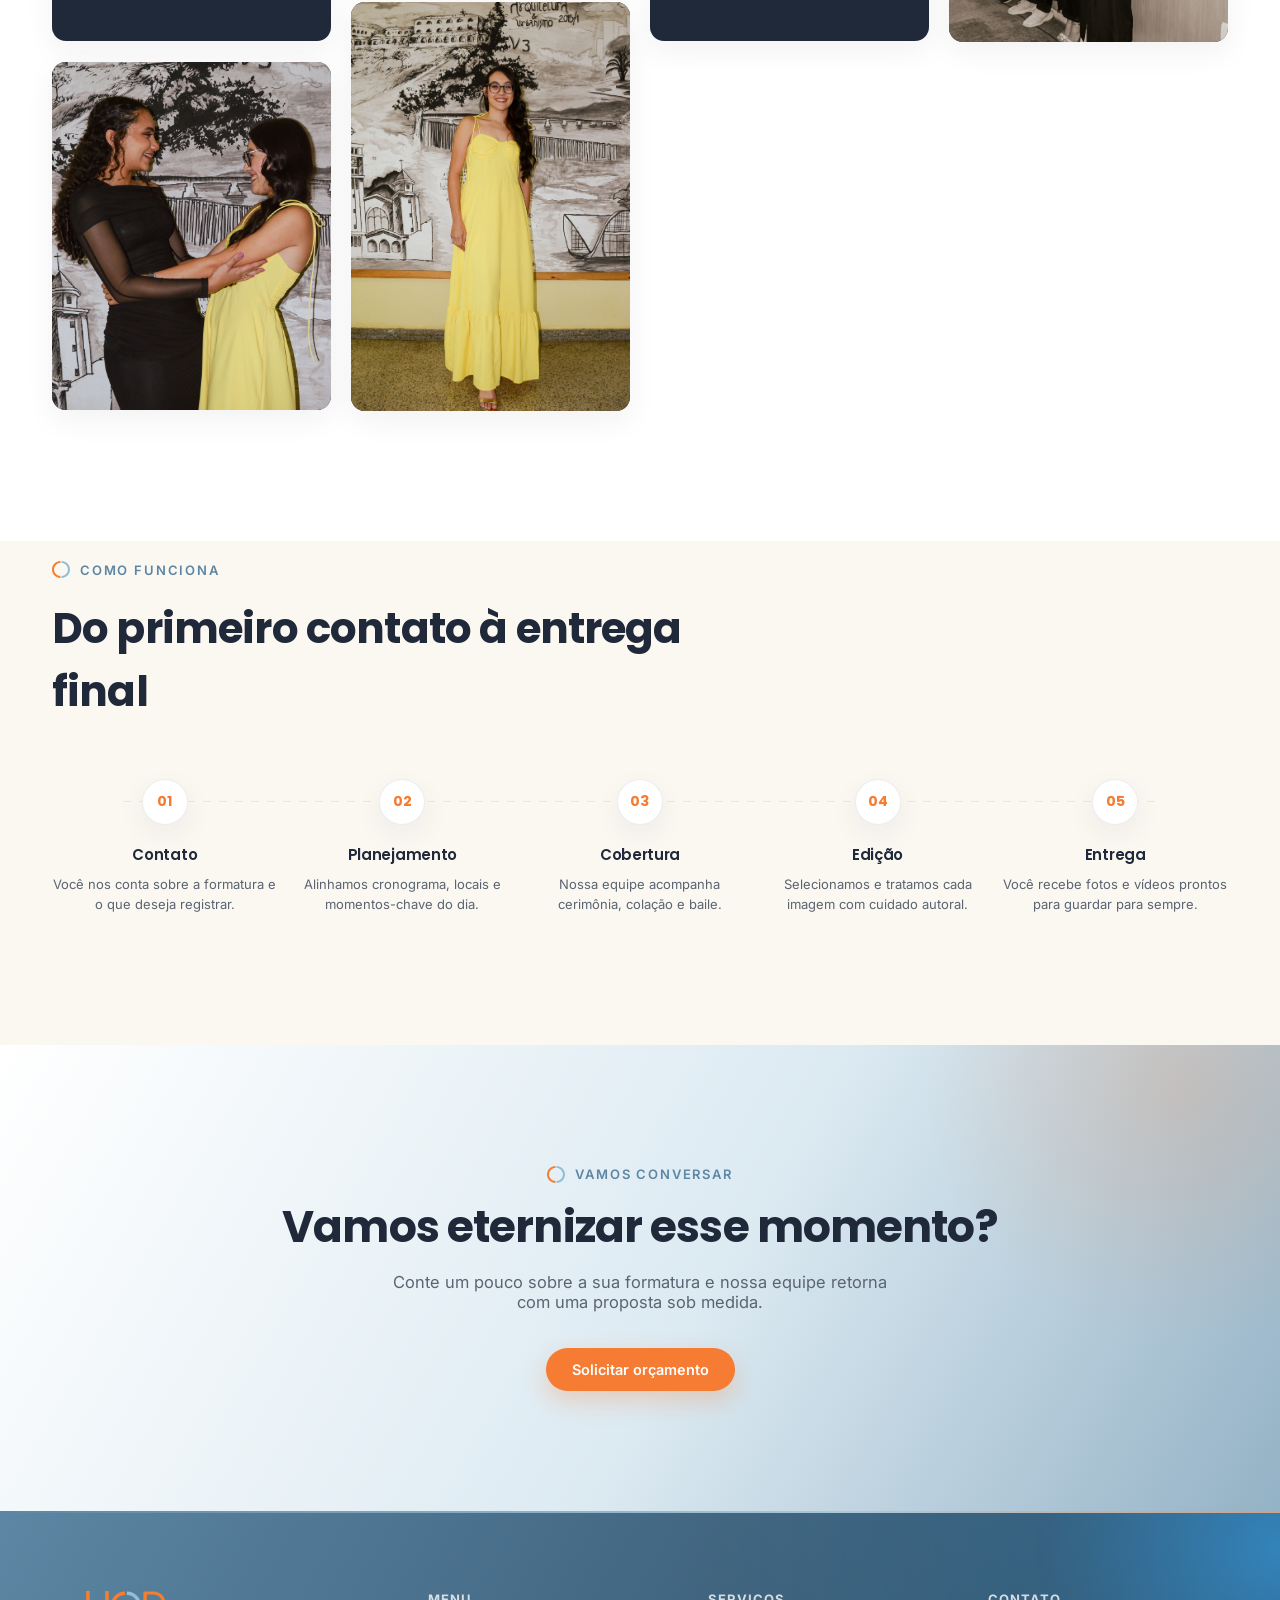
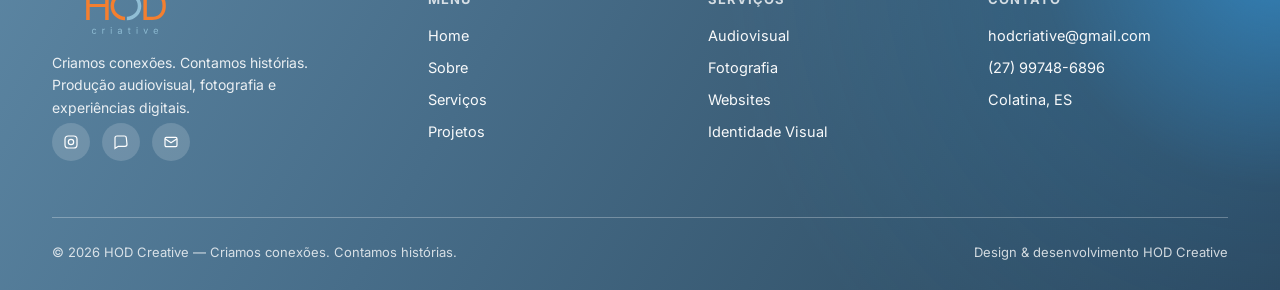
==== commit b2111824: "Alterando informações de e-mail" ====
--- a/casamentos.html
+++ b/casamentos.html
@@ -509,23 +509,23 @@
 
                     <div class="social-row">
 
-                        <a href="#" aria-label="Instagram">
+                        <a href="https://www.instagram.com/hodcreative/" aria-label="Instagram" target="_blank" rel="noopener noreferrer">
                             <svg viewBox="0 0 24 24" fill="none" stroke-width="1.8">
                                 <rect x="3" y="3" width="18" height="18" rx="5"/>
                                 <circle cx="12" cy="12" r="4"/>
                             </svg>
                         </a>
 
-                        <a href="#" aria-label="WhatsApp">
+                        <a href="https://wa.me/55279997486896" aria-label="WhatsApp" target="_blank" rel="noopener noreferrer">
                             <svg viewBox="0 0 24 24" fill="none" stroke-width="1.8">
                                 <path d="M21 15.5a3 3 0 01-3 3H8l-5 3V6a3 3 0 013-3h11a3 3 0 013 3z"/>
                             </svg>
                         </a>
 
-                        <a href="#" aria-label="LinkedIn">
+                        <a href="mailto:hodcriative@gmail.com" aria-label="E-mail">
                             <svg viewBox="0 0 24 24" fill="none" stroke-width="1.8">
-                                <rect x="3" y="3" width="18" height="18" rx="3"/>
-                                <path d="M7 10v7M7 7v.01M12 17v-4a2 2 0 014 0v4M12 13v4"/>
+                                <rect x="3" y="5" width="18" height="14" rx="2"/>
+                                <path d="M3 7l9 6 9-6"/>
                             </svg>
                         </a>
 
@@ -556,8 +556,8 @@
                 <div class="footer-col">
                     <h5>Contato</h5>
                     <ul>
-                        <li><a href="index.html#contato">contato@hodcreative.com</a></li>
-                        <li><a href="index.html#contato">(27) 99748-6896</a></li>
+                        <li><a href="mailto:hodcriative@gmail.com">hodcriative@gmail.com</a></li>
+                        <li><a href="https://wa.me/55279997486896" target="_blank" rel="noopener noreferrer">(27) 99748-6896</a></li>
                         <li><a href="index.html#contato">Colatina, ES</a></li>
                     </ul>
                 </div>
--- a/CSS/style.css
+++ b/CSS/style.css
@@ -724,14 +724,6 @@
     0%,100% { transform:scale(1); }
     50%     { transform:scale(1.06); }
 }
-
-/* Linha embaixo do ícone, fecha o "sanduíche" com a linha do topo */
-.diff-icon::after{
-    content:"";position:absolute;bottom:-30px;left:50%;translate:-50% 0;
-    width:0;height:2px;background:var(--accent, var(--orange));
-    transition:width .5s ease .1s;
-}
-.diff-card:hover .diff-icon::after{width:34px;}
 
 .diff-icon svg{width:26px;height:26px;stroke:var(--accent, var(--orange));transition:stroke .3s;}
 
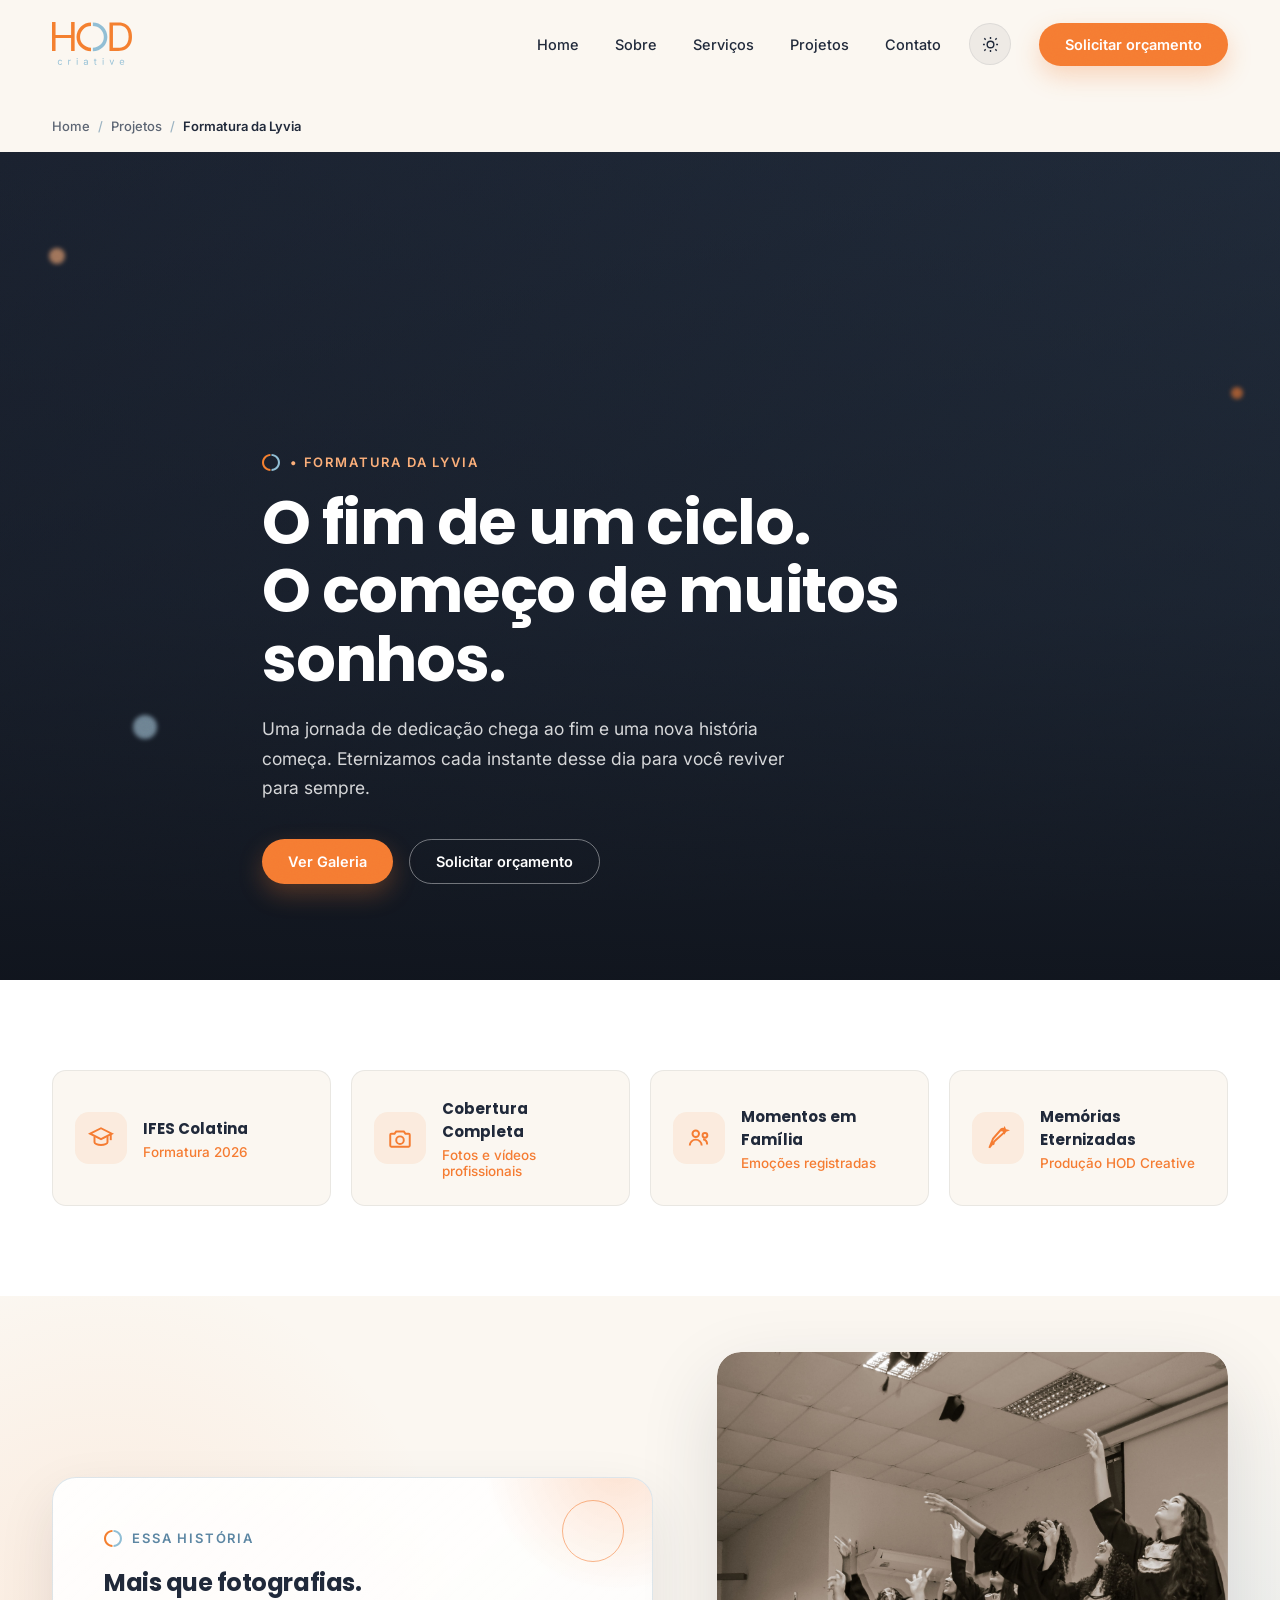
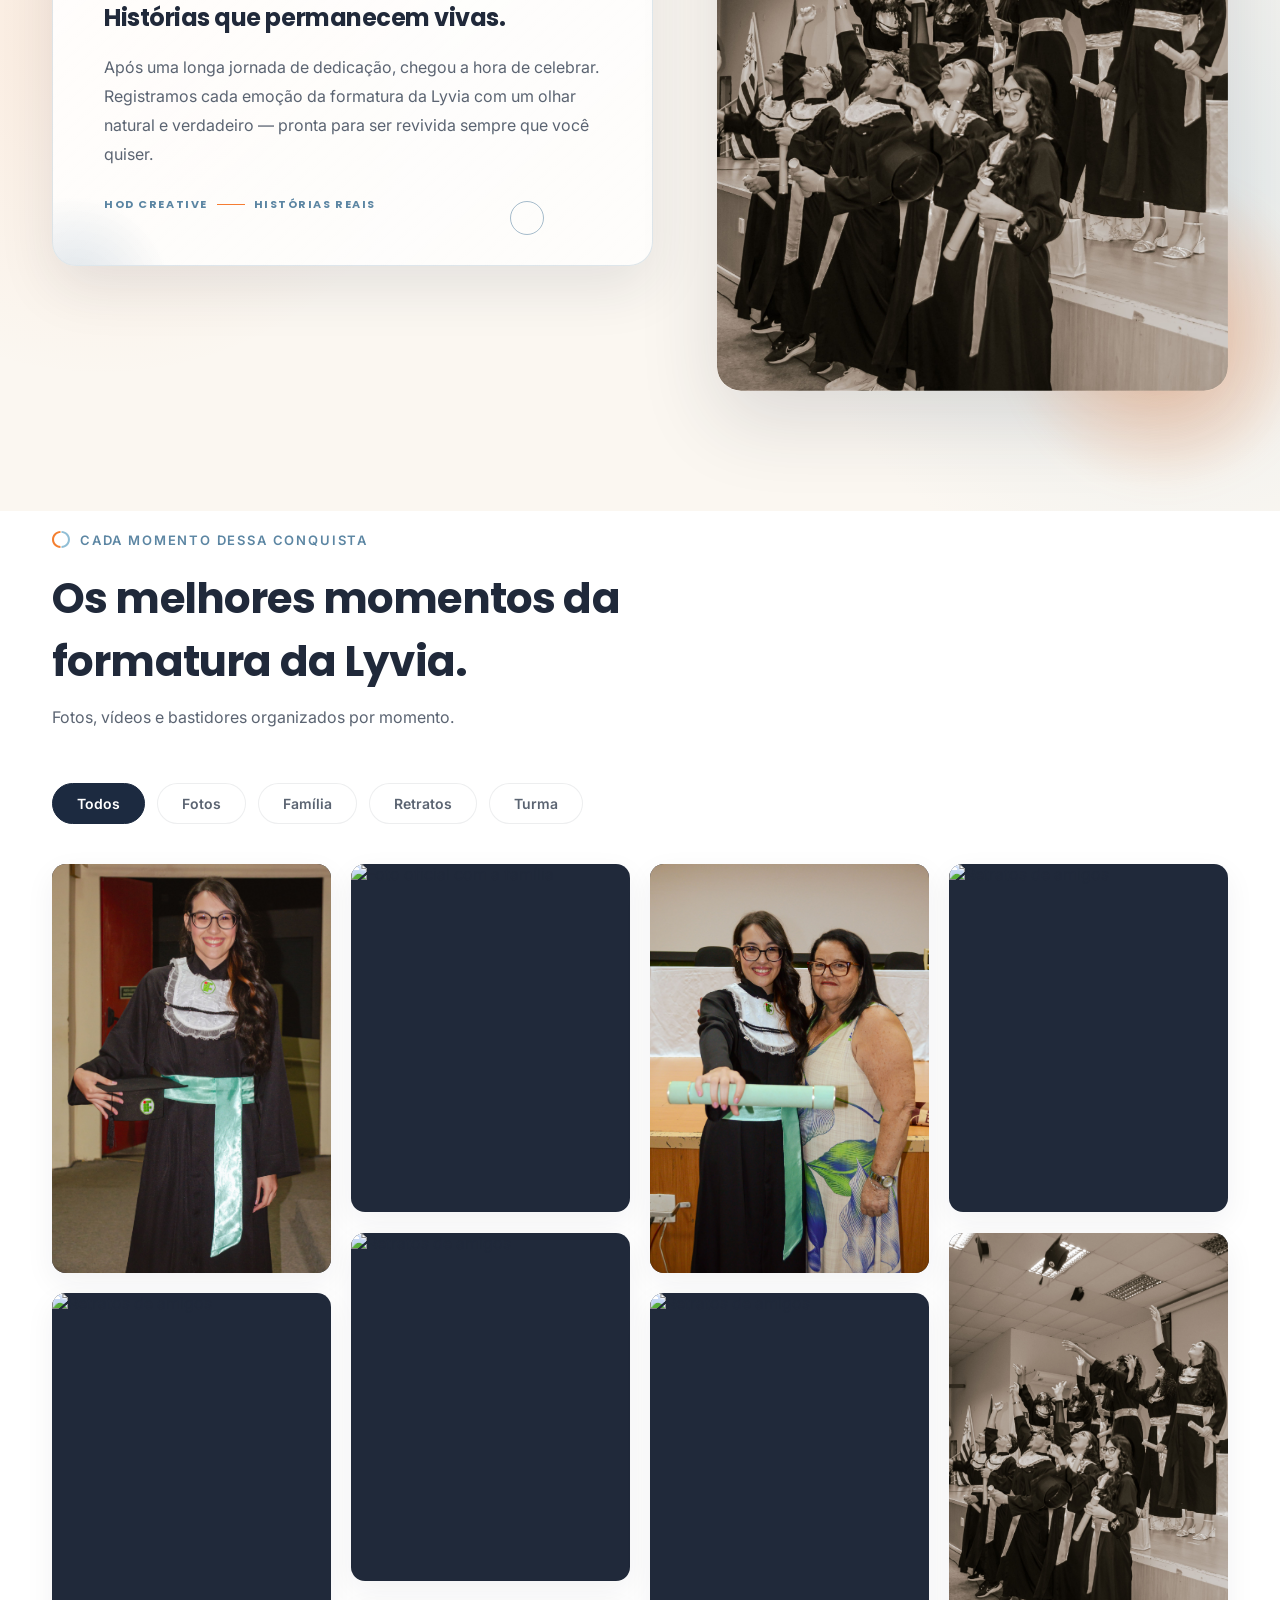
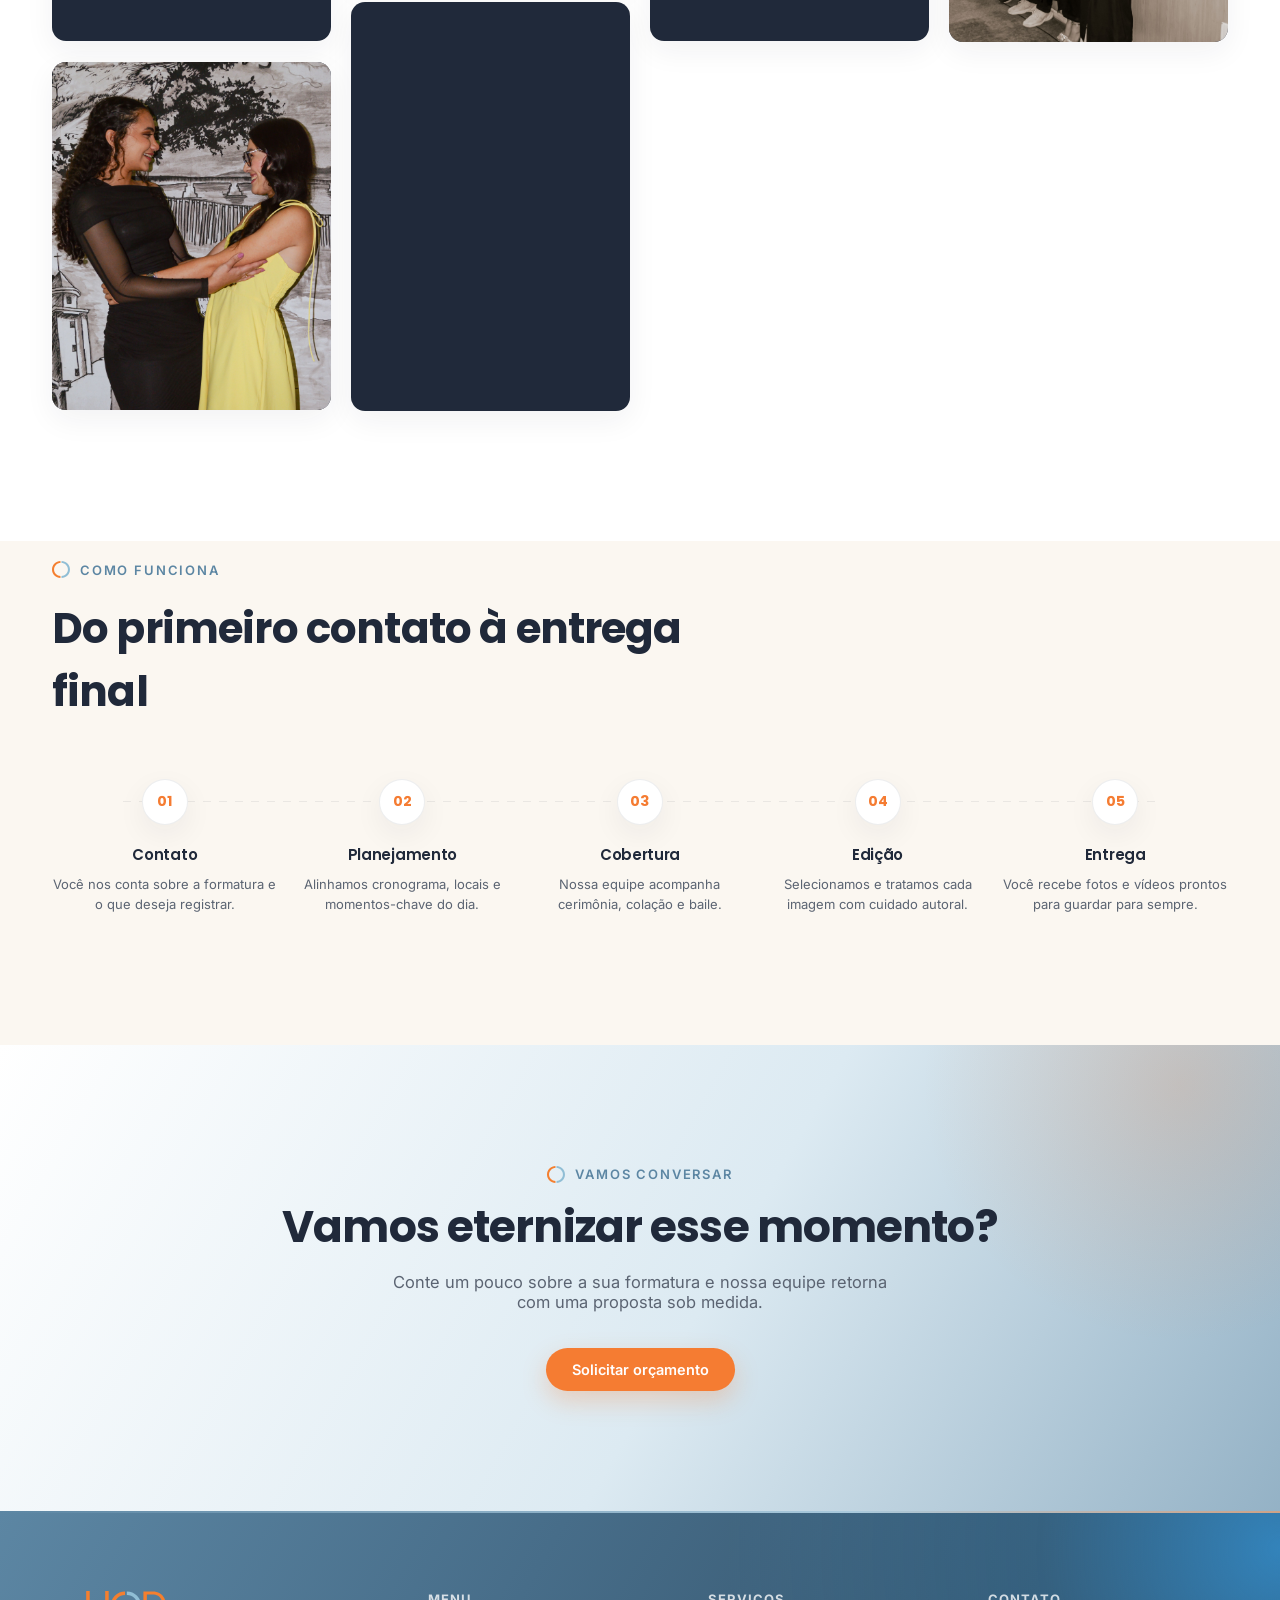
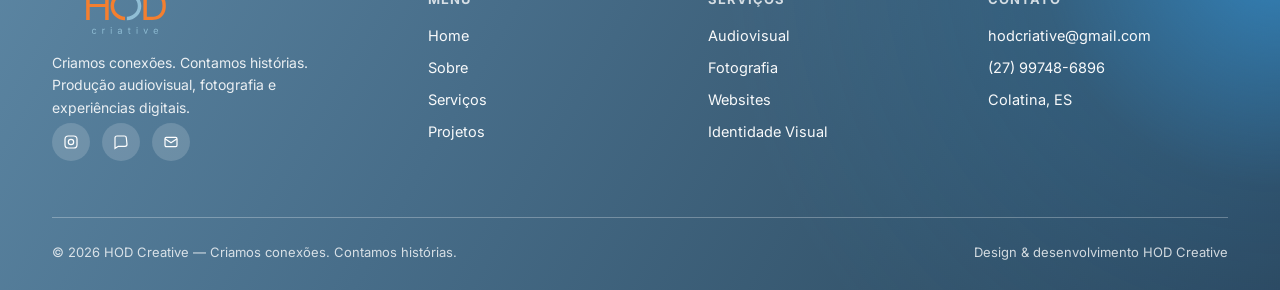
==== commit 20f62041: "Organizando CSS" ====
--- a/casamentos.html
+++ b/casamentos.html
@@ -5,7 +5,7 @@
 <meta name="viewport" content="width=device-width, initial-scale=1.0">
 <title>Formatura da Lyvia • IFES Colatina 2026 — HOD Creative</title>
 <meta name="description" content="Fotografias e filmes produzidos pela HOD Creative para eternizar formaturas: cerimônia, colação de grau, baile e bastidores.">
-<link rel="stylesheet" href="CSS/style.css">
+<link rel="stylesheet" href="CSS/main.css">
 <link rel="stylesheet" href="CSS/formaturas.css">
 <link rel="shortcut icon" href="IMG/icon.svg" type="image/x-icon">
 
--- a/CSS/main.css
+++ b/CSS/main.css
@@ -0,0 +1,16 @@
+@import url('base/variables.css');
+@import url('base/utilities.css');
+@import url('components/buttons.css');
+@import url('components/header.css');
+@import url('sections/hero.css');
+@import url('sections/about.css');
+@import url('sections/services.css');
+@import url('sections/projects.css');
+@import url('sections/diff.css');
+@import url('sections/cta.css');
+@import url('sections/contact.css');
+@import url('components/faq.css');
+@import url('sections/footer.css');
+@import url('page/portfolio-covers.css');
+@import url('responsive.css');
+@import url('theme-dark.css');
